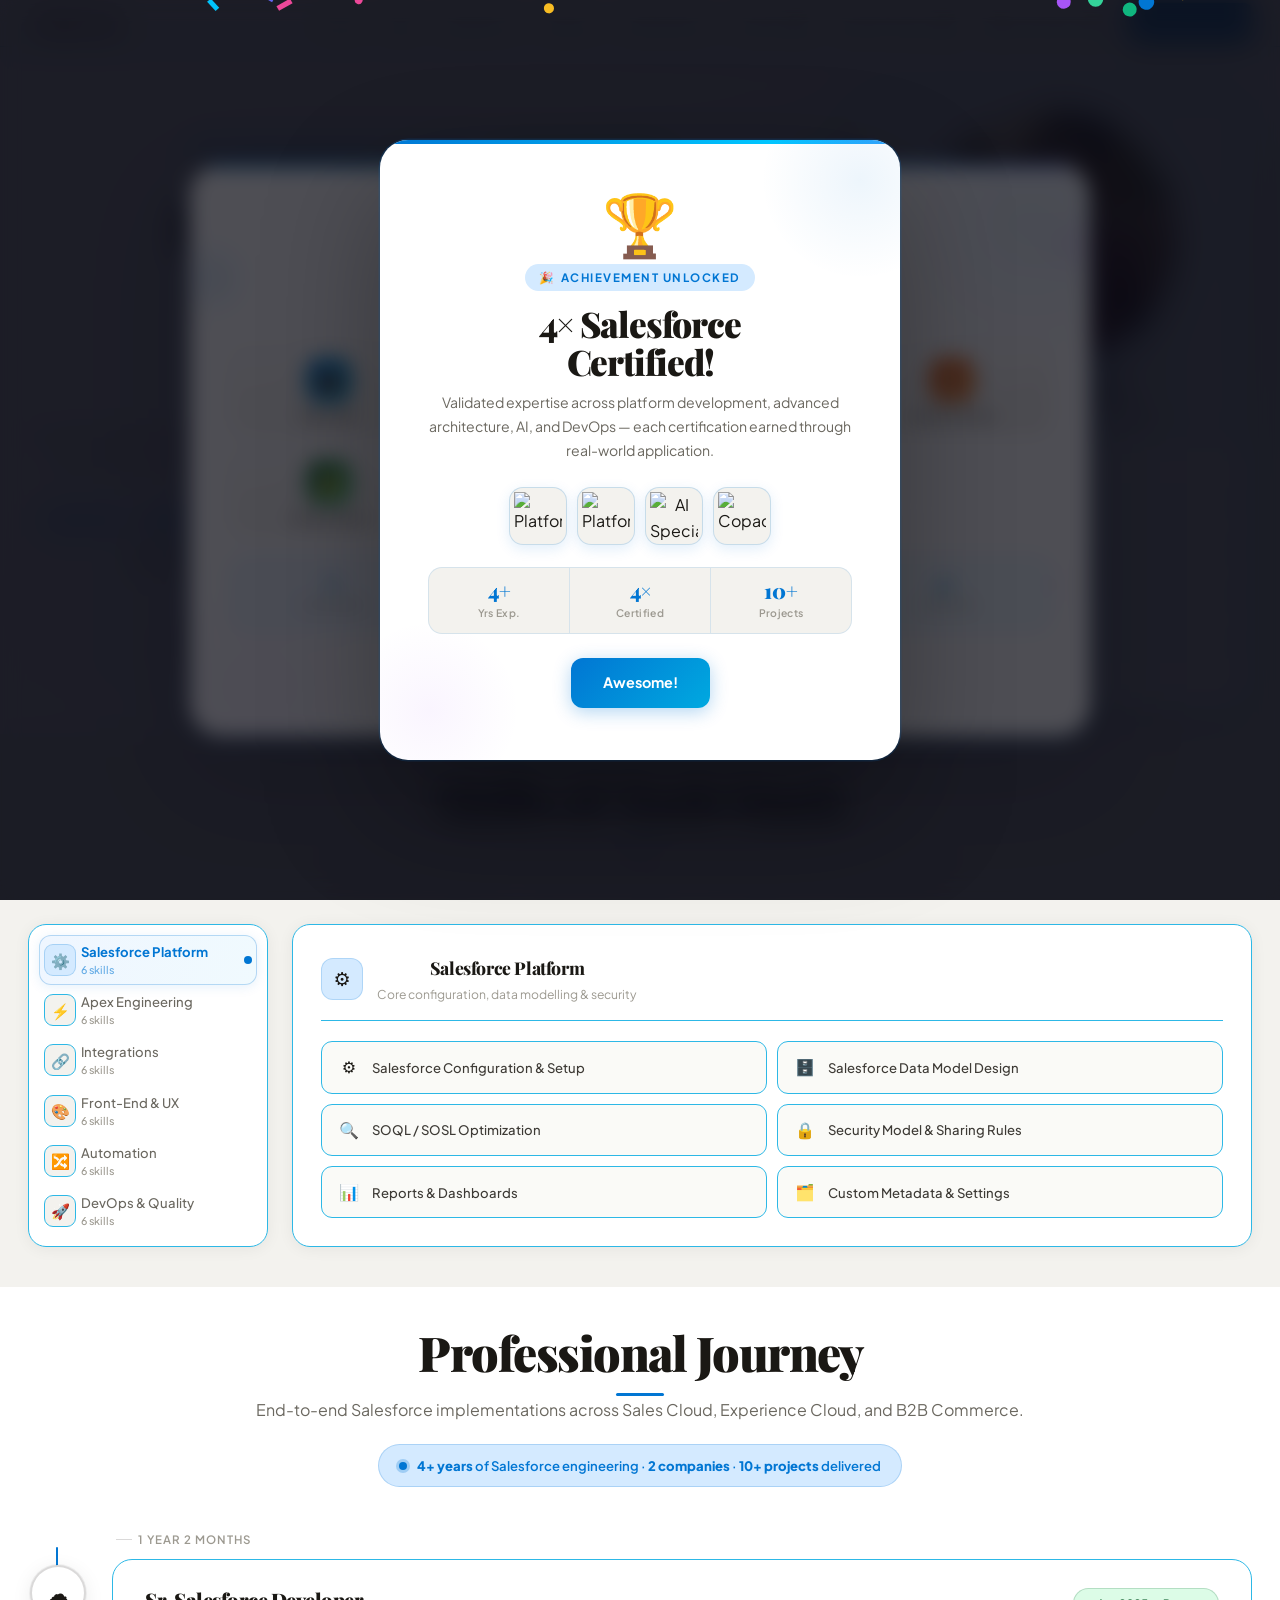
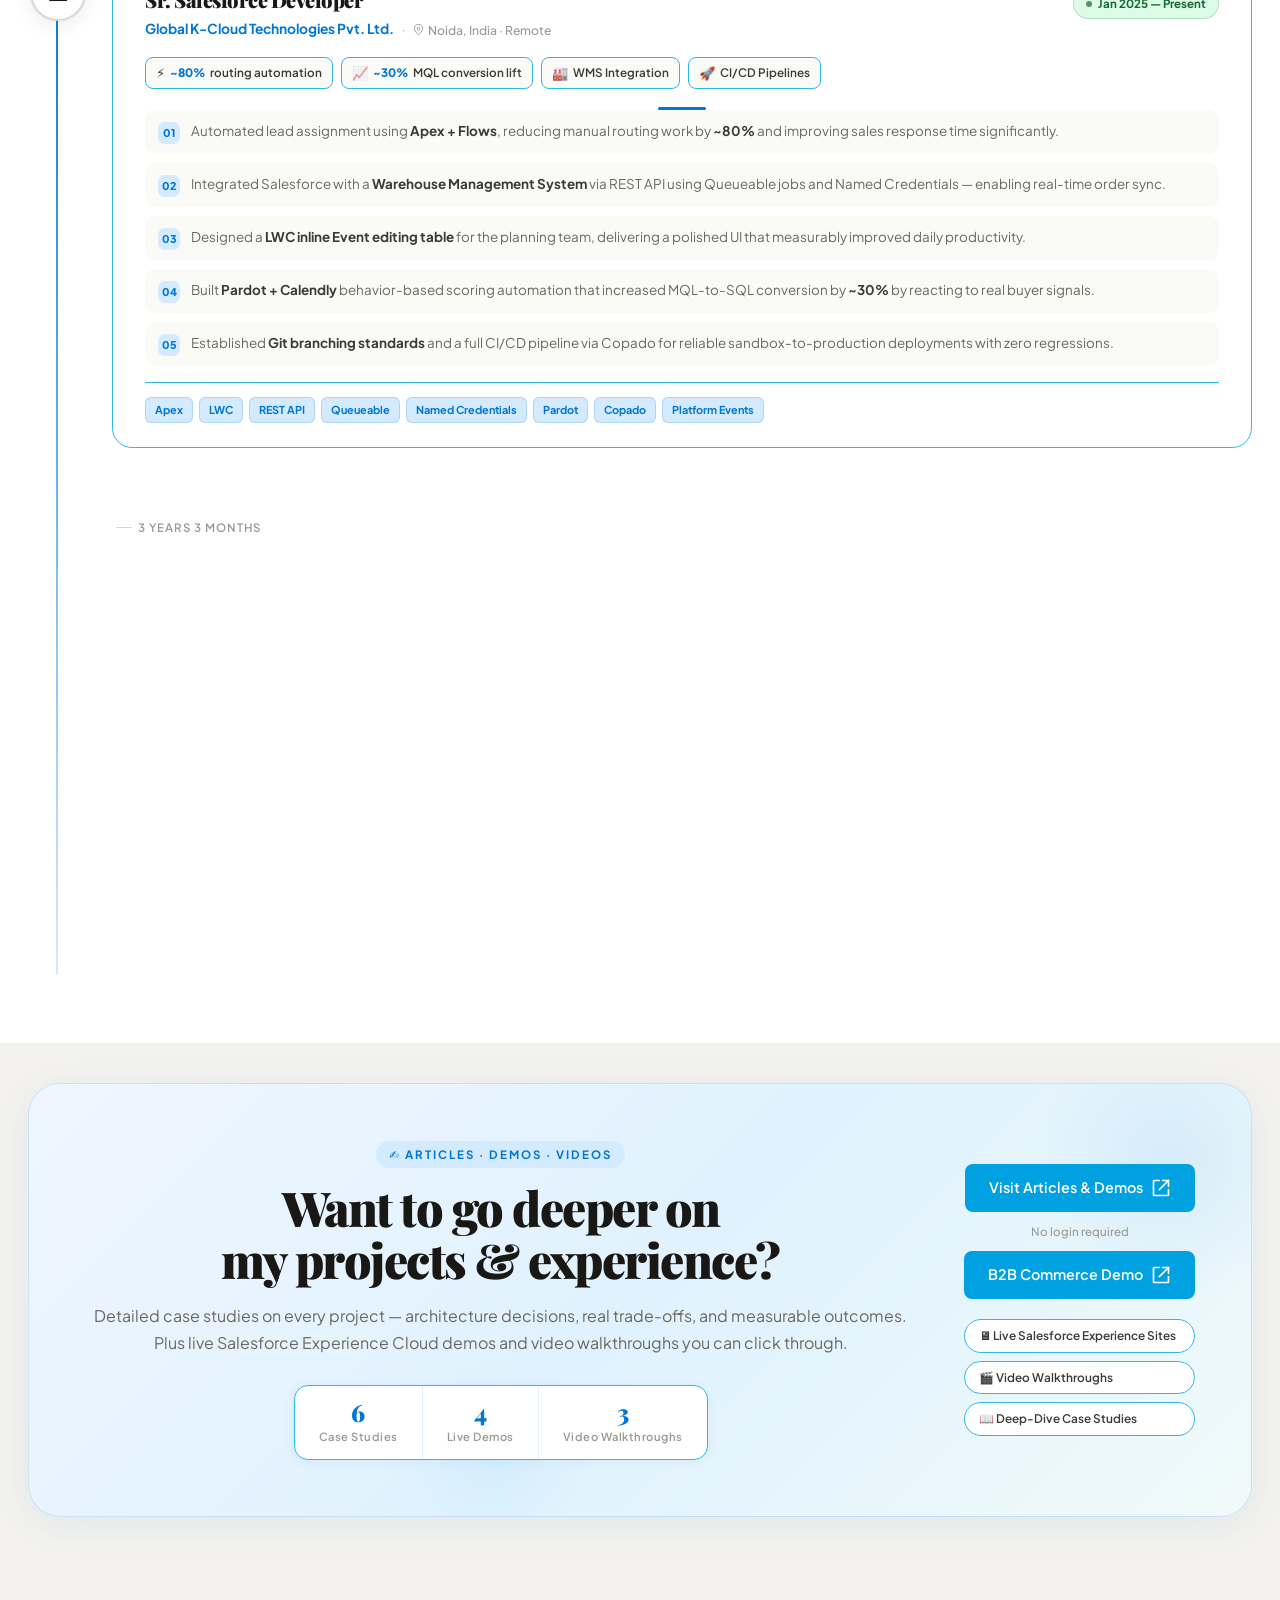
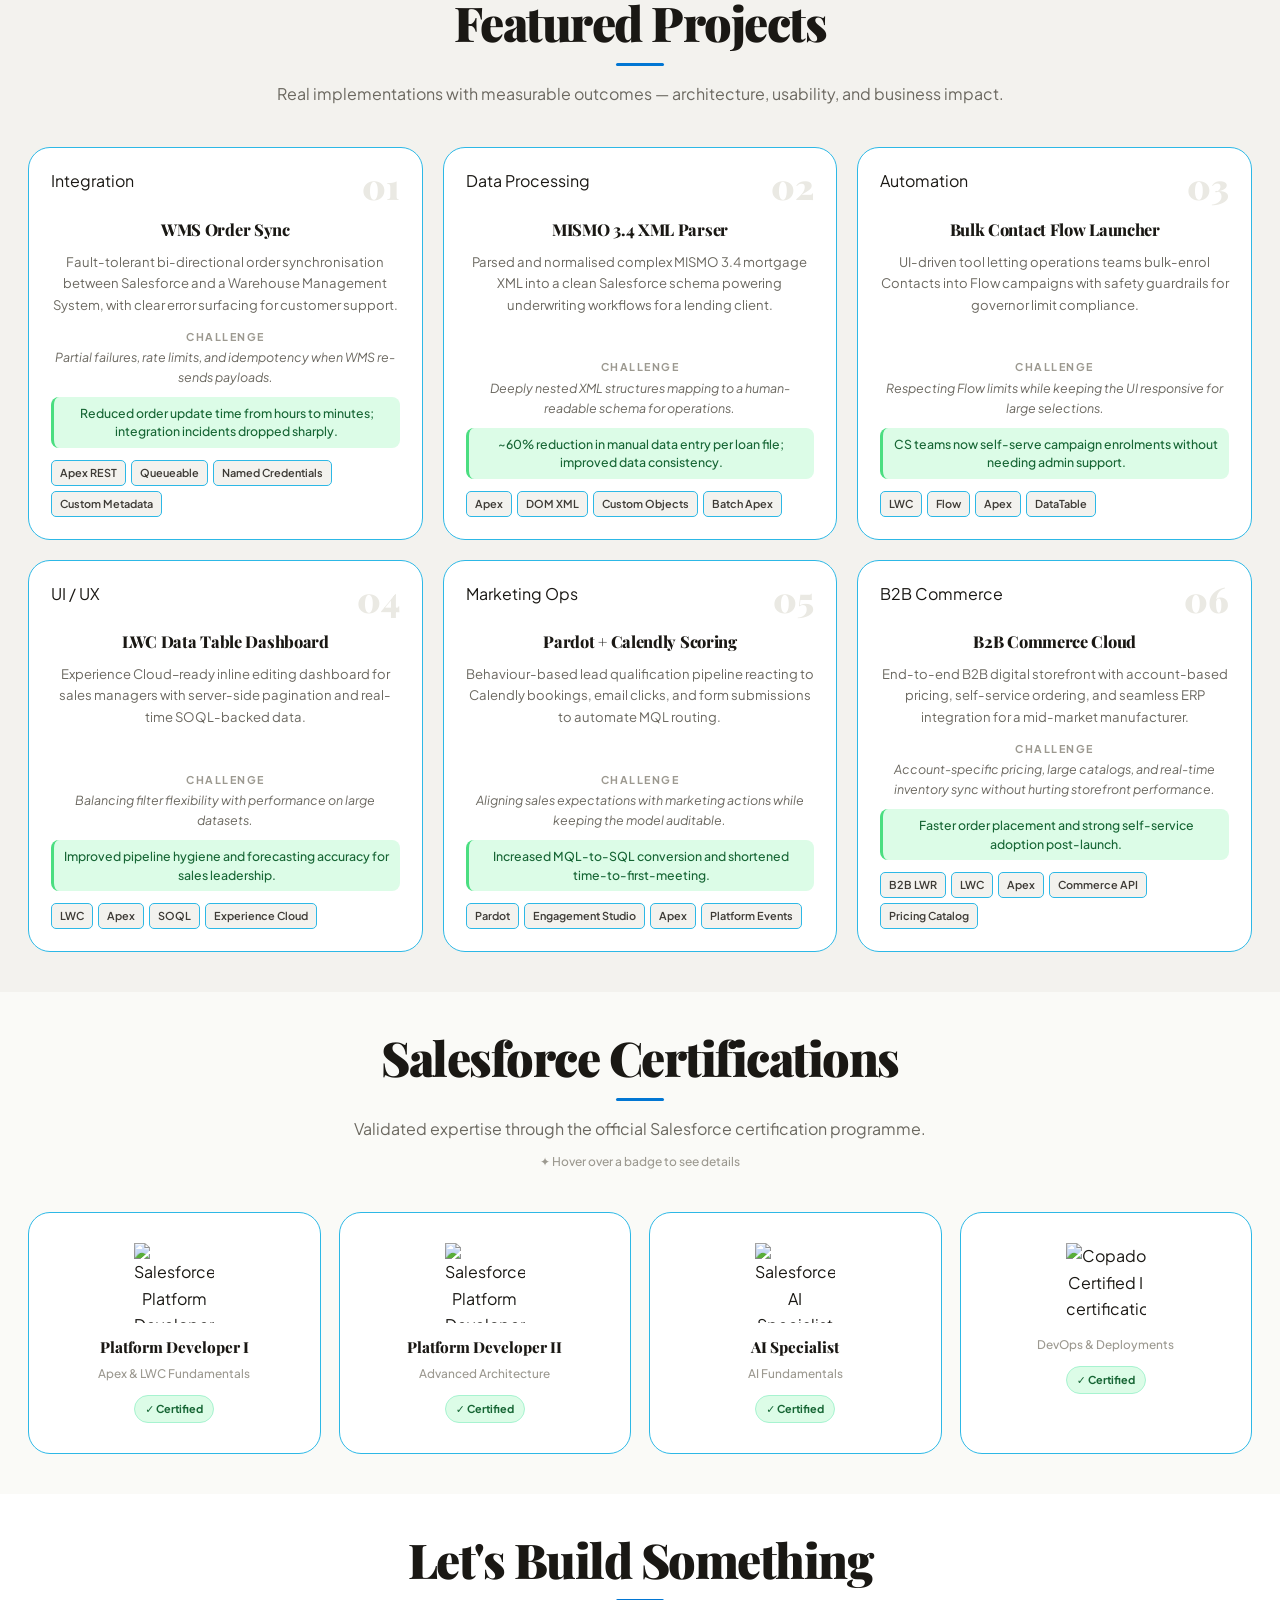
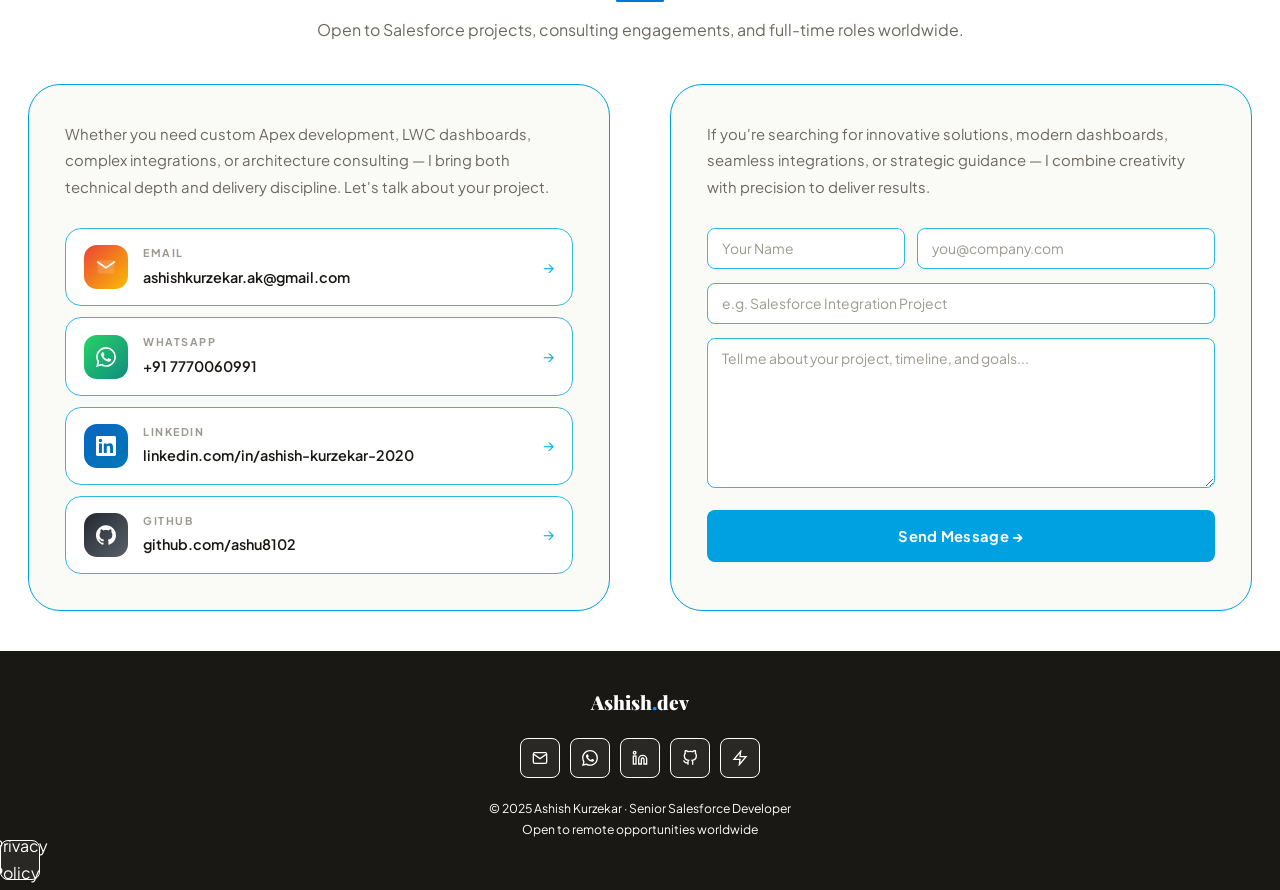
==== index.html @ eb88a84a "2004" ====
<!DOCTYPE html>
<html lang="en">

<head>
  <meta charset="UTF-8">
  <meta property="og:url" content="https://ashishkurzekar.online" />
  <meta property="og:image" content="https://ashishkurzekar.online/images/profile.jpg" />
  <meta property="og:title" content="Ashish Kurzekar — Senior Salesforce Developer" />
  <meta name="viewport" content="width=device-width, initial-scale=1.0">
  <link rel="icon" type="image/png" href="https://www.salesforce.com/favicon.ico">
  <title>Ashish Kurzekar — Senior Salesforce Developer</title>
  <meta name="description" content="Senior Salesforce Developer · Apex, LWC, Integrations · 4+ years · 4× Certified">
  <link rel="preconnect" href="https://fonts.googleapis.com">
  <link rel="preconnect" href="https://fonts.gstatic.com" crossorigin>
  <link
    href="https://fonts.googleapis.com/css2?family=Playfair+Display:wght@700;800;900&family=Plus+Jakarta+Sans:ital,wght@0,300;0,400;0,500;0,600;0,700;1,300&display=swap"
    rel="stylesheet">
  <link rel="stylesheet" href="style.css">
</head>

<body>
  <!-- Confetti Canvas -->
  <canvas id="cert-celebration-canvas"
    style="position:fixed;top:0;left:0;width:100%;height:100%;pointer-events:none;z-index:9998;display:none;">
  </canvas>
  <div class="cert-modal-backdrop" id="certModalBackdrop"></div>
  <div class="cert-celebrate-modal" id="certCelebModal" role="dialog" aria-modal="true"
    aria-label="Achievement unlocked">
    <div class="cert-modal-inner">
      <div class="cert-modal-shimmer"></div>
      <div class="cert-modal-deco"></div>
      <div class="cert-modal-deco2"></div>
      <div class="cert-modal-stars" aria-hidden="true">
        <span>⭐</span><span>✨</span><span>🌟</span><span>💫</span><span>⚡</span><span>🎯</span>
      </div>
      <span class="cert-modal-emoji" aria-hidden="true">🏆</span>
      <div class="cert-modal-eyebrow">
        <span>🎉</span> Achievement Unlocked
      </div>
      <h2 class="cert-modal-title">4× Salesforce<br>Certified!</h2>
      <p class="cert-modal-sub">
        Validated expertise across platform development, advanced architecture, AI, and DevOps — each certification
        earned through real-world application.
      </p>
      <div class="cert-modal-img-row">
        <div class="cert-modal-img-wrap">
          <img
            src="https://www.salesforceben.com/wp-content/uploads/2021/08/SF-Certified_Platform-Developer-I-1024x1024.png"
            alt="Platform Developer I" loading="lazy">
        </div>
        <div class="cert-modal-img-wrap">
          <img
            src="https://drm.my.salesforce.com/servlet/servlet.ImageServer?id=015Rf00000M9w3J&oid=00DF0000000gZsu&lastMod=1746772244000"
            alt="Platform Developer II" loading="lazy">
        </div>
        <div class="cert-modal-img-wrap">
          <img src="https://www.apexhours.com/wp-content/uploads/2025/02/ai-specialist-badge-1024x1003.png"
            alt="AI Specialist" loading="lazy">
        </div>
        <div class="cert-modal-img-wrap">
          <img
            src="https://cdn.prod.website-files.com/62d8507d84c54d359ad063bc/657bf97e282ca3db1c5a7d3d_Copado%20Certified%20Badges%20FY24_Fundamentals%20II%20Certification%202.svg"
            alt="Copado Certified I" loading="lazy">
        </div>
      </div>
      <div class="cert-modal-stats">
        <div class="cert-modal-stat">
          <div class="cert-modal-stat-num">4+</div>
          <div class="cert-modal-stat-lbl">Yrs Exp.</div>
        </div>
        <div class="cert-modal-stat">
          <div class="cert-modal-stat-num">4×</div>
          <div class="cert-modal-stat-lbl">Certified</div>
        </div>
        <div class="cert-modal-stat">
          <div class="cert-modal-stat-num">10+</div>
          <div class="cert-modal-stat-lbl">Projects</div>
        </div>
      </div>
      <button class="cert-modal-close" id="certModalCloseBtn">
        Awesome!
      </button>
    </div>
  </div>

  <!-- Popup 1: B2B Commerce Demo -->
  <div class="float-popup float-popup-commerce" id="floatPopupCommerce" role="dialog"
    aria-label="Commerce Cloud demo popup" aria-hidden="true">
    <button class="float-popup-close" id="closePopupCommerce" aria-label="Dismiss">✕</button>
    <span class="float-popup-emoji">🛒</span>
    <span class="float-popup-eyebrow">✦ Live Demo Available</span>
    <div class="float-popup-title">Have you seen my B2B Commerce Cloud demo?</div>
    <p class="float-popup-desc">A fully functional B2B storefront with account-based pricing, self-service ordering
      &amp; ERP sync — live on Salesforce Experience Cloud.</p>
    <div class="float-popup-actions">
      <a href="https://ashishkurzekar-dev-ed.develop.my.site.com/premiumcellar" target="_blank"
        rel="noopener noreferrer" class="float-popup-cta primary">
        🚀 Check it Out
      </a>
      <button class="float-popup-cta secondary" id="laterPopupCommerce">I'll check later</button>
    </div>
  </div>

  <!-- Popup 2: Most Complex Project -->
  <div class="float-popup float-popup-project" id="floatPopupProject" role="dialog" aria-label="Complex project popup"
    aria-hidden="true">
    <button class="float-popup-close" id="closePopupProject" aria-label="Dismiss">✕</button>
    <span class="float-popup-emoji">🏗️</span>
    <span class="float-popup-eyebrow">✦ Deep Dive</span>
    <div class="float-popup-title">Want to see the most complex project I built?</div>
    <p class="float-popup-desc">Full architecture breakdown — MISMO 3.4 XML parsing, WMS sync, and the decisions behind
      building it all. Real trade-offs, real outcomes.</p>
    <div class="float-popup-actions">
      <a href="projects.html#deep-dive" target="_blank" rel="noopener noreferrer" class="float-popup-cta primary">
        🔍 Read the Story
      </a>
      <button class="float-popup-cta secondary" id="laterPopupProject">I'll check later</button>
    </div>
  </div>
  <!-- clouds -->
  <div class="cloud-modal-backdrop" id="cloudModalBackdrop"></div>
  <div class="cloud-celebrate-modal" id="cloudCelebModal" role="dialog" aria-modal="true"
    aria-label="Salesforce Clouds">
    <div class="cloud-modal-inner">
      <div class="cloud-modal-shimmer"></div>
      <div class="cloud-modal-orb cloud-modal-orb-1"></div>
      <div class="cloud-modal-orb cloud-modal-orb-2"></div>
      <div class="cloud-modal-orb cloud-modal-orb-3"></div>
      <div class="cloud-modal-header">
        <h2 class="cloud-modal-title">Clouds I've <span class="accent"> Built On</span></h2>
        <div class="cloud-modal-divider"></div>
        <p class="cloud-modal-sub">End-to-end delivery across the entire Salesforce platform — from lead capture to
          commerce checkout.</p>
      </div>
      <div class="cloud-chips-grid">
        <div class="cloud-chip-item" style="--i:0;--chip-color:#0176D3">
          <div class="cloud-chip-icon" style="background:linear-gradient(135deg,#0176D3,#00A9E0)">💼</div><span
            class="cloud-chip-name">Sales Cloud</span>
        </div>
        <div class="cloud-chip-item" style="--i:1;--chip-color:#0E7490">
          <div class="cloud-chip-icon" style="background:linear-gradient(135deg,#0E7490,#22D3EE)">🎧</div><span
            class="cloud-chip-name">Service Cloud</span>
        </div>
        <div class="cloud-chip-item" style="--i:2;--chip-color:#7C3AED">
          <div class="cloud-chip-icon" style="background:linear-gradient(135deg,#7C3AED,#A855F7)">📣</div><span
            class="cloud-chip-name">Marketing Cloud</span>
        </div>
        <div class="cloud-chip-item" style="--i:3;--chip-color:#EA580C">
          <div class="cloud-chip-icon" style="background:linear-gradient(135deg,#EA580C,#FB923C)">🛒</div><span
            class="cloud-chip-name">Commerce Cloud</span>
        </div>
        <div class="cloud-chip-item" style="--i:4;--chip-color:#166534">
          <div class="cloud-chip-icon" style="background:linear-gradient(135deg,#166534,#4ADE80)">💰</div><span
            class="cloud-chip-name">Revenue Cloud</span>
        </div>
        <div class="cloud-chip-item" style="--i:5;--chip-color:#BE185D">
          <div class="cloud-chip-icon" style="background:linear-gradient(135deg,#BE185D,#F472B6)">🌐</div><span
            class="cloud-chip-name">Experience Cloud</span>
        </div>
        <div class="cloud-chip-item" style="--i:6;--chip-color:#FF7A59">
          <div class="cloud-chip-icon" style="background:linear-gradient(135deg,#FF7A59,#FF9F7F)">🔗</div><span
            class="cloud-chip-name">HubSpot CRM</span>
        </div>
      </div>
      <div class="cloud-modal-stats">
        <div class="cloud-modal-stat" style="--s:0">
          <div class="cloud-modal-stat-num">7</div>
          <div class="cloud-modal-stat-lbl">Platforms</div>
        </div>
        <div class="cloud-modal-stat" style="--s:1">
          <div class="cloud-modal-stat-num">12+</div>
          <div class="cloud-modal-stat-lbl">Projects</div>
        </div>
        <div class="cloud-modal-stat" style="--s:2">
          <div class="cloud-modal-stat-num">4+</div>
          <div class="cloud-modal-stat-lbl">Yrs Exp.</div>
        </div>
        <div class="cloud-modal-stat" style="--s:3">
          <div class="cloud-modal-stat-num">4×</div>
          <div class="cloud-modal-stat-lbl">Certified</div>
        </div>
      </div>
      <button class="cloud-modal-cta" id="cloudModalCloseBtn">That's My Stack! 💪 <span
          class="cta-arrow">→</span></button>
    </div>
  </div>

  <!-- ─── NAV ─── -->
  <nav class="nav" id="nav" role="navigation" aria-label="Main navigation">
    <div class="container nav-inner">
      <a href="#" class="nav-logo" aria-label="Ashish.dev home">Ashish<em>.</em>dev</a>
      <div class="nav-links" id="navLinks" role="menubar">
        <a href="#hero" role="menuitem">Home</a>
        <a href="#skills" role="menuitem">Skills</a>
        <a href="#experience" role="menuitem">Experience</a>
        <a href="#projects" role="menuitem">Projects</a>
        <a href="#certifications" role="menuitem">Certifications</a>
        <a href="blogs.html" role="menuitem" target="_blank" class="redirect-icon">Articles
          <svg viewBox="0 0 24 24" fill="none" stroke="currentColor" stroke-width="2" stroke-linecap="round"
            stroke-linejoin="round" width="20" height="20">
            <path d="M14 3h7v7"></path>
            <path d="M10 14L21 3"></path>
            <path d="M21 14v6a1 1 0 0 1-1 1H4a1 1 0 0 1-1-1V4a1 1 0 0 1 1-1h6"></path>
          </svg>
        </a>
        <a href="projects.html" role="menuitem" target="_blank" class="redirect-icon">Project Stories
          <svg viewBox="0 0 24 24" fill="none" stroke="currentColor" stroke-width="2" stroke-linecap="round"
            stroke-linejoin="round" width="20" height="20">
            <path d="M14 3h7v7"></path>
            <path d="M10 14L21 3"></path>
            <path d="M21 14v6a1 1 0 0 1-1 1H4a1 1 0 0 1-1-1V4a1 1 0 0 1 1-1h6"></path>
          </svg>
        </a>
        <a href="https://ashishkurzekar-dev-ed.develop.my.site.com/premiumcellar" role="menuitem" target="_blank"
          class="redirect-icon">B2B Live Demo
          <svg viewBox="0 0 24 24" fill="none" stroke="currentColor" stroke-width="2" stroke-linecap="round"
            stroke-linejoin="round" width="20" height="20">
            <path d="M14 3h7v7"></path>
            <path d="M10 14L21 3"></path>
            <path d="M21 14v6a1 1 0 0 1-1 1H4a1 1 0 0 1-1-1V4a1 1 0 0 1 1-1h6"></path>
          </svg>
        </a>
        <a href="#contactForm" class="nav-cta" role="menuitem">Get in Touch</a>
      </div>
      <button class="hamburger" id="hamburger" aria-label="Toggle menu" aria-expanded="false" aria-controls="navLinks">
        <span></span><span></span><span></span>
      </button>
    </div>
  </nav>

  <!-- ─── HERO ─── -->
  <section class="hero" id="hero" aria-label="Hero section">
    <div class="container">
      <div class="hero-inner">
        <!-- Left column -->
        <div>
          <div class="hero-eyebrow" role="text">
            <span class="pulse-dot" aria-hidden="true"></span>
            Sr. Salesforce Developer · Nagpur, India
          </div>
          <div class="avail" role="status">
            <span class="avail-dot" aria-hidden="true"></span>
            Open to Opportunities
          </div>
          <h1 id="typing-text" class="typing" aria-label="Building Scalable Solutions on the Salesforce Platform"></h1>
          <p class="hero-desc">4+ years delivering clean Apex architecture, LWC dashboards, and enterprise integrations.
            Certified four times over — I turn complex requirements into maintainable, measurable cloud solutions.</p>
          <div class="skill-pills" role="list" aria-label="Key skills">
            <span class="pill hi" role="listitem">Agentforce</span>
            <span class="pill hi" role="listitem">Apex</span>
            <span class="pill hi" role="listitem">LWC</span>
            <span class="pill hi" role="listitem">REST API's</span>
            <span class="pill hi" role="listitem">B2B Commerce</span>
            <span class="pill hi" role="listitem">Service Cloud</span>
            <span class="pill hi" role="listitem">Experience Cloud</span>
            <span class="pill hi" role="listitem">Hubspot CRM</span>
            <span class="pill" role="listitem">Batch Apex</span>
            <span class="pill" role="listitem">Platform Events</span>
            <span class="pill" role="listitem">Flow Builder</span>
            <span class="pill" role="listitem">SOQL / SOSL</span>
            <span class="pill" role="listitem">Copado CI/CD</span>
            <span class="pill" role="listitem">Pardot</span>
          </div>
          <div class="hero-stats" role="list" aria-label="Career highlights">
            <div class="stat" role="listitem">
              <div class="num" data-target="4" data-suffix="+" aria-label="4 plus years">0</div>
              <div class="lbl">Years Experience</div>
            </div>
            <div class="stat" role="listitem">
              <div class="num" data-target="12" data-suffix="+" aria-label="12 plus projects">0</div>
              <div class="lbl">Projects Shipped</div>
            </div>
            <div class="stat" role="listitem">
              <div class="num" data-target="4" data-suffix="×" aria-label="4 times certified">0</div>
              <div class="lbl">SF Certified</div>
            </div>
            <div class="stat" role="listitem">
              <div class="num" data-target="2" data-suffix="+" aria-label="2 AppExchange packages developed">0</div>
              <div class="lbl">AppExchange Packages</div>
            </div>
          </div>
        </div>
        <!-- Profile card -->
        <div>
          <div class="profile-card fade-up in" role="complementary" aria-label="Profile card">
            <div class="profile-card-header">
              <div class="avatar">
                <img src="avatarUrl.jpg" alt="Ashish Kurzekar, Senior Salesforce Developer" loading="lazy">
              </div>
              <div class="profile-name">Ashish Kurzekar</div>
              <div class="profile-role">Senior Salesforce Solution Engineer</div>
            </div>
            <div class="profile-card-body">
              <div class="meta-item">
                <div class="meta-icon" aria-hidden="true">
                  <svg viewBox="0 0 24 24" fill="none" stroke="currentColor" stroke-width="2">
                    <rect x="2" y="7" width="20" height="14" rx="2" />
                    <path d="M16 21V5a2 2 0 00-2-2h-4a2 2 0 00-2 2v16" />
                  </svg>
                </div>
                <div class="meta-text">K-Cloud Technologies</div>
              </div>
              <div class="meta-item">
                <div class="meta-icon" aria-hidden="true">
                  <svg viewBox="0 0 24 24" fill="none" stroke="currentColor" stroke-width="2">
                    <path d="M12 22s8-4 8-10V5l-8-3-8 3v7c0 6 8 10 8 10z" />
                  </svg>
                </div>
                <div class="meta-text">4× Salesforce Certified</div>
              </div>
              <div class="meta-item">
                <div class="meta-icon" aria-hidden="true">
                  <a href="mailto:ashishkurzekar.ak@gmail.com" aria-label="Email Ashish">
                    <svg viewBox="0 0 24 24" fill="none" stroke="currentColor" stroke-width="2">
                      <path d="M4 4h16v16H4z" />
                      <polyline points="4,4 12,13 20,4" />
                    </svg>
                  </a>
                </div>
                <a href="mailto:ashishkurzekar.ak@gmail.com" aria-label="Email Ashish">
                  <div class="meta-text">ashishkurzekar.ak@gmail.com</div>
                </a>
              </div>
              <div class="meta-item">
                <div class="meta-icon" aria-hidden="true">
                  <a href="tel:+917770060991" aria-label="Call Ashish">
                    <svg viewBox="0 0 24 24" fill="none" stroke="currentColor" stroke-width="2">
                      <path
                        d="M22 16.92v3a2 2 0 01-2.18 2 19.79 19.79 0 01-8.63-3.07 19.5 19.5 0 01-6-6A19.79 19.79 0 012.12 4.18 2 2 0 014.11 2h3a2 2 0 012 1.72 12.84 12.84 0 00.7 2.81 2 2 0 01-.45 2.11L8.09 9.91a16 16 0 006 6l1.27-1.27a2 2 0 012.11-.45 12.84 12.84 0 002.81.7A2 2 0 0122 16.92z" />
                    </svg>
                  </a>
                </div>
                <a href="tel:+917770060991" aria-label="Call Ashish">
                  <div class="meta-text">+91 7770060991</div>
                </a>
              </div>
              <div class="meta-item">
                <div class="meta-icon" aria-hidden="true">
                  <a href="resume.pdf" download target="_blank" rel="noopener noreferrer" aria-label="Download Resume">
                    <svg viewBox="0 0 24 24" fill="none" stroke="currentColor" stroke-width="2">
                      <path d="M12 3v12m0 0l-4-4m4 4l4-4M4 19h16" />
                    </svg>
                  </a>
                </div>
                <a href="resume.pdf" download target="_blank" rel="noopener noreferrer" aria-label="Download Resume">
                  <div class="meta-text">Download Resume</div>
                </a>
              </div>
            </div>
          </div>
        </div>
      </div>
    </div>
  </section>

  <!-- ─── SKILLS ─── -->
  <section class="section alt-bg" id="skills" aria-labelledby="skills-heading">
    <div class="container">
      <div class="section-centered">
        <h2 class="section-heading" id="skills-heading">Skills &amp; Tech Stack</h2>
        <div class="divider divider-centered" aria-hidden="true"></div>
        <p class="section-sub" style="margin-top:14px">Full-platform expertise — data model design to CI/CD pipelines
          and polished UX.</p>
      </div>
      <div class="skills-layout">
        <div class="skills-tabs" id="skillsTabs" role="tablist" aria-label="Skill categories">
          <button class="tab-btn active" data-tab="platform" data-icon="⚙️" data-title="Salesforce Platform"
            data-desc="Core configuration, data modelling &amp; security" role="tab" aria-selected="true"
            aria-controls="panel-platform">
            <div class="tab-icon-wrap" aria-hidden="true">⚙️</div>
            <div class="tab-label"><span class="tab-name">Salesforce Platform</span><span class="tab-count">6
                skills</span></div>
            <span class="tab-dot" aria-hidden="true"></span>
          </button>
          <button class="tab-btn" data-tab="apex" data-icon="⚡" data-title="Apex Engineering"
            data-desc="Server-side logic, async patterns &amp; testing" role="tab" aria-selected="false"
            aria-controls="panel-apex">
            <div class="tab-icon-wrap" aria-hidden="true">⚡</div>
            <div class="tab-label"><span class="tab-name">Apex Engineering</span><span class="tab-count">6 skills</span>
            </div>
            <span class="tab-dot" aria-hidden="true"></span>
          </button>
          <button class="tab-btn" data-tab="integrations" data-icon="🔗" data-title="Integrations"
            data-desc="REST, SOAP, WMS, HubSpot &amp; Commerce APIs" role="tab" aria-selected="false"
            aria-controls="panel-integrations">
            <div class="tab-icon-wrap" aria-hidden="true">🔗</div>
            <div class="tab-label"><span class="tab-name">Integrations</span><span class="tab-count">6 skills</span>
            </div>
            <span class="tab-dot" aria-hidden="true"></span>
          </button>
          <button class="tab-btn" data-tab="frontend" data-icon="🎨" data-title="Front-End & UX"
            data-desc="LWC, Aura, SLDS &amp; Experience Cloud" role="tab" aria-selected="false"
            aria-controls="panel-frontend">
            <div class="tab-icon-wrap" aria-hidden="true">🎨</div>
            <div class="tab-label"><span class="tab-name">Front-End &amp; UX</span><span class="tab-count">6
                skills</span></div>
            <span class="tab-dot" aria-hidden="true"></span>
          </button>
          <button class="tab-btn" data-tab="automation" data-icon="🔀" data-title="Automation"
            data-desc="Flow, Pardot, HubSpot &amp; lead lifecycle" role="tab" aria-selected="false"
            aria-controls="panel-automation">
            <div class="tab-icon-wrap" aria-hidden="true">🔀</div>
            <div class="tab-label"><span class="tab-name">Automation</span><span class="tab-count">6 skills</span></div>
            <span class="tab-dot" aria-hidden="true"></span>
          </button>
          <button class="tab-btn" data-tab="devops" data-icon="🚀" data-title="DevOps & Quality"
            data-desc="Git, Copado CI/CD &amp; code standards" role="tab" aria-selected="false"
            aria-controls="panel-devops">
            <div class="tab-icon-wrap" aria-hidden="true">🚀</div>
            <div class="tab-label"><span class="tab-name">DevOps &amp; Quality</span><span class="tab-count">6
                skills</span></div>
            <span class="tab-dot" aria-hidden="true"></span>
          </button>
        </div>
        <div class="skills-panels-wrap">
          <div class="panel-header" id="panelHeader">
            <div class="panel-header-icon" id="panelIcon" aria-hidden="true">⚙️</div>
            <div class="panel-header-text">
              <div class="panel-title" id="panelTitle">Salesforce Platform</div>
              <div class="panel-desc" id="panelDesc">Core configuration, data modelling &amp; security</div>
            </div>
          </div>
          <div class="skills-panel active" id="panel-platform" data-panel="platform" role="tabpanel"
            aria-labelledby="tab-platform">
            <div class="skill-item"><span class="skill-emoji" aria-hidden="true">⚙️</span><span
                class="skill-text">Salesforce Configuration &amp; Setup</span></div>
            <div class="skill-item"><span class="skill-emoji" aria-hidden="true">🗄️</span><span
                class="skill-text">Salesforce Data Model Design</span></div>
            <div class="skill-item"><span class="skill-emoji" aria-hidden="true">🔍</span><span class="skill-text">SOQL
                / SOSL Optimization</span></div>
            <div class="skill-item"><span class="skill-emoji" aria-hidden="true">🔒</span><span
                class="skill-text">Security Model &amp; Sharing Rules</span></div>
            <div class="skill-item"><span class="skill-emoji" aria-hidden="true">📊</span><span
                class="skill-text">Reports &amp; Dashboards</span></div>
            <div class="skill-item"><span class="skill-emoji" aria-hidden="true">🗂️</span><span
                class="skill-text">Custom Metadata &amp; Settings</span></div>
          </div>
          <div class="skills-panel" id="panel-apex" data-panel="apex" role="tabpanel" aria-labelledby="tab-apex" hidden>
            <div class="skill-item"><span class="skill-emoji" aria-hidden="true">⚡</span><span
                class="skill-text">Triggers &amp; Trigger Frameworks</span></div>
            <div class="skill-item"><span class="skill-emoji" aria-hidden="true">🔄</span><span class="skill-text">Batch
                Apex &amp; Queueable Jobs</span></div>
            <div class="skill-item"><span class="skill-emoji" aria-hidden="true">🕐</span><span
                class="skill-text">Scheduled Jobs &amp; Async Patterns</span></div>
            <div class="skill-item"><span class="skill-emoji" aria-hidden="true">📡</span><span
                class="skill-text">Platform Events &amp; CDC</span></div>
            <div class="skill-item"><span class="skill-emoji" aria-hidden="true">🧪</span><span class="skill-text">Unit
                Testing &amp; Test Factories</span></div>
            <div class="skill-item"><span class="skill-emoji" aria-hidden="true">🏗️</span><span
                class="skill-text">Service Layer Design Patterns</span></div>
          </div>
          <div class="skills-panel" id="panel-integrations" data-panel="integrations" role="tabpanel"
            aria-labelledby="tab-integrations" hidden>
            <div class="skill-item"><span class="skill-emoji" aria-hidden="true">🔗</span><span class="skill-text">REST
                &amp; SOAP Integrations</span></div>
            <div class="skill-item"><span class="skill-emoji" aria-hidden="true">🔑</span><span class="skill-text">Named
                Credentials &amp; External Services</span></div>
            <div class="skill-item"><span class="skill-emoji" aria-hidden="true">🏭</span><span class="skill-text">WMS
                API Integration</span></div>
            <div class="skill-item"><span class="skill-emoji" aria-hidden="true">📈</span><span
                class="skill-text">HubSpot, Calendly &amp; Commerce APIs</span></div>
            <div class="skill-item"><span class="skill-emoji" aria-hidden="true">🛒</span><span class="skill-text">B2B
                Commerce Cloud APIs</span></div>
            <div class="skill-item"><span class="skill-emoji" aria-hidden="true">🛡️</span><span
                class="skill-text">Error Handling &amp; Retry Strategies</span></div>
          </div>
          <div class="skills-panel" id="panel-frontend" data-panel="frontend" role="tabpanel"
            aria-labelledby="tab-frontend" hidden>
            <div class="skill-item"><span class="skill-emoji" aria-hidden="true">⚡</span><span
                class="skill-text">Lightning Web Components (LWC)</span></div>
            <div class="skill-item"><span class="skill-emoji" aria-hidden="true">🎨</span><span class="skill-text">Aura
                Components</span></div>
            <div class="skill-item"><span class="skill-emoji" aria-hidden="true">💅</span><span
                class="skill-text">SLDS-Driven UX Design</span></div>
            <div class="skill-item"><span class="skill-emoji" aria-hidden="true">🌐</span><span
                class="skill-text">Experience Cloud Theming</span></div>
            <div class="skill-item"><span class="skill-emoji" aria-hidden="true">📋</span><span
                class="skill-text">Dynamic Data Tables</span></div>
            <div class="skill-item"><span class="skill-emoji" aria-hidden="true">📊</span><span
                class="skill-text">Interactive Dashboards</span></div>
          </div>
          <div class="skills-panel" id="panel-automation" data-panel="automation" role="tabpanel"
            aria-labelledby="tab-automation" hidden>
            <div class="skill-item"><span class="skill-emoji" aria-hidden="true">🔀</span><span class="skill-text">Flow
                Builder &amp; Orchestration</span></div>
            <div class="skill-item"><span class="skill-emoji" aria-hidden="true">📧</span><span
                class="skill-text">Pardot Engagement Studio</span></div>
            <div class="skill-item"><span class="skill-emoji" aria-hidden="true">🤝</span><span
                class="skill-text">HubSpot Automation &amp; Scoring</span></div>
            <div class="skill-item"><span class="skill-emoji" aria-hidden="true">🎯</span><span class="skill-text">Lead
                Lifecycle &amp; MQL Definitions</span></div>
            <div class="skill-item"><span class="skill-emoji" aria-hidden="true">✅</span><span
                class="skill-text">Approval Processes</span></div>
            <div class="skill-item"><span class="skill-emoji" aria-hidden="true">📅</span><span
                class="skill-text">Calendly Booking Automation</span></div>
          </div>
          <div class="skills-panel" id="panel-devops" data-panel="devops" role="tabpanel" aria-labelledby="tab-devops"
            hidden>
            <div class="skill-item"><span class="skill-emoji" aria-hidden="true">🌿</span><span class="skill-text">Git
                Branching Strategies</span></div>
            <div class="skill-item"><span class="skill-emoji" aria-hidden="true">🚀</span><span class="skill-text">CI/CD
                Pipelines (Copado)</span></div>
            <div class="skill-item"><span class="skill-emoji" aria-hidden="true">⚙️</span><span
                class="skill-text">GitHub Actions</span></div>
            <div class="skill-item"><span class="skill-emoji" aria-hidden="true">🧪</span><span class="skill-text">Unit
                Testing &amp; Code Coverage</span></div>
            <div class="skill-item"><span class="skill-emoji" aria-hidden="true">🔍</span><span class="skill-text">PMD
                Code Analysis</span></div>
            <div class="skill-item"><span class="skill-emoji" aria-hidden="true">👥</span><span class="skill-text">Code
                Reviews &amp; Standards</span></div>
          </div>
        </div>
      </div>
    </div>
  </section>

  <!-- ─── EXPERIENCE ─── -->
  <section class="exp-section section" id="experience" aria-labelledby="exp-heading">
    <div class="container">
      <h2 class="section-heading" id="exp-heading">Professional Journey</h2>
      <div class="divider divider-centered" aria-hidden="true"></div>
      <p class="section-sub">End-to-end Salesforce implementations across Sales Cloud, Experience Cloud, and B2B
        Commerce.</p>

      <div class="exp-summary" role="status">
        <span class="exp-summary-dot" aria-hidden="true"></span>
        <span class="exp-summary-text"><strong>4+ years</strong> of Salesforce engineering · <strong>2
            companies</strong> · <strong>10+ projects</strong> delivered</span>
      </div>

      <div class="timeline">
        <div class="timeline-gap" aria-hidden="true">
          <div class="gap-line-col"></div>
          <div class="gap-label">1 year 2 months</div>
        </div>
        <div class="exp-card fade-up">
          <div class="exp-node" aria-hidden="true">
            <div class="exp-node-ring">☁️</div>
          </div>
          <div class="exp-body">
            <div class="exp-card-header">
              <div class="exp-card-header-left">
                <div class="exp-role">Sr. Salesforce Developer</div>
                <div class="exp-company-row">
                  <span class="exp-company-name">Global K-Cloud Technologies Pvt. Ltd.</span>
                  <span class="exp-company-sep" aria-hidden="true">·</span>
                  <span class="exp-location">
                    <svg viewBox="0 0 24 24" fill="none" stroke="currentColor" stroke-width="2" aria-hidden="true">
                      <path d="M21 10c0 7-9 13-9 13s-9-6-9-13a9 9 0 0118 0z" />
                      <circle cx="12" cy="10" r="3" />
                    </svg>
                    Noida, India · Remote
                  </span>
                </div>
              </div>
              <div class="exp-date-badge current">
                <span class="date-dot" aria-hidden="true"></span>
                Jan 2025 — Present
              </div>
            </div>
            <div class="exp-metrics" role="list" aria-label="Impact metrics">
              <div class="metric-chip" role="listitem"><span class="metric-icon" aria-hidden="true">⚡</span><span
                  class="metric-val">~80%</span> routing automation</div>
              <div class="metric-chip" role="listitem"><span class="metric-icon" aria-hidden="true">📈</span><span
                  class="metric-val">~30%</span> MQL conversion lift</div>
              <div class="metric-chip" role="listitem"><span class="metric-icon" aria-hidden="true">🏭</span>WMS
                Integration</div>
              <div class="metric-chip" role="listitem"><span class="metric-icon" aria-hidden="true">🚀</span>CI/CD
                Pipelines</div>
            </div>
            <div class="divider divider-centered" aria-hidden="true"></div>
            <div class="exp-bullets">
              <div class="exp-bullet">
                <div class="bullet-icon" aria-hidden="true">01</div>
                <div class="bullet-text">Automated lead assignment using <strong>Apex + Flows</strong>, reducing manual
                  routing work by <strong>~80%</strong> and improving sales response time significantly.</div>
              </div>
              <div class="exp-bullet">
                <div class="bullet-icon" aria-hidden="true">02</div>
                <div class="bullet-text">Integrated Salesforce with a <strong>Warehouse Management System</strong> via
                  REST API using Queueable jobs and Named Credentials — enabling real-time order sync.</div>
              </div>
              <div class="exp-bullet">
                <div class="bullet-icon" aria-hidden="true">03</div>
                <div class="bullet-text">Designed a <strong>LWC inline Event editing table</strong> for the planning
                  team, delivering a polished UI that measurably improved daily productivity.</div>
              </div>
              <div class="exp-bullet">
                <div class="bullet-icon" aria-hidden="true">04</div>
                <div class="bullet-text">Built <strong>Pardot + Calendly</strong> behavior-based scoring automation that
                  increased MQL-to-SQL conversion by <strong>~30%</strong> by reacting to real buyer signals.</div>
              </div>
              <div class="exp-bullet">
                <div class="bullet-icon" aria-hidden="true">05</div>
                <div class="bullet-text">Established <strong>Git branching standards</strong> and a full CI/CD pipeline
                  via Copado for reliable sandbox-to-production deployments with zero regressions.</div>
              </div>
            </div>
            <div class="exp-tags" role="list" aria-label="Technologies used">
              <span class="exp-tag" role="listitem">Apex</span>
              <span class="exp-tag" role="listitem">LWC</span>
              <span class="exp-tag" role="listitem">REST API</span>
              <span class="exp-tag" role="listitem">Queueable</span>
              <span class="exp-tag" role="listitem">Named Credentials</span>
              <span class="exp-tag" role="listitem">Pardot</span>
              <span class="exp-tag" role="listitem">Copado</span>
              <span class="exp-tag" role="listitem">Platform Events</span>
            </div>
          </div>
        </div>

        <div class="timeline-gap" aria-hidden="true">
          <div class="gap-line-col"></div>
          <div class="gap-label">3 years 3 months</div>
        </div>

        <div class="exp-card fade-up">
          <div class="exp-node" aria-hidden="true">
            <div class="exp-node-ring">💼</div>
          </div>
          <div class="exp-body">
            <div class="exp-card-header">
              <div class="exp-card-header-left">
                <div class="exp-role">Salesforce Administrator &amp; Developer</div>
                <div class="exp-company-row">
                  <span class="exp-company-name">Lince Soft Solutions Pvt. Ltd.</span>
                  <span class="exp-company-sep" aria-hidden="true">·</span>
                  <span class="exp-location">
                    <svg viewBox="0 0 24 24" fill="none" stroke="currentColor" stroke-width="2" aria-hidden="true">
                      <path d="M21 10c0 7-9 13-9 13s-9-6-9-13a9 9 0 0118 0z" />
                      <circle cx="12" cy="10" r="3" />
                    </svg>
                    Hyderabad, India · Remote
                  </span>
                </div>
              </div>
              <div class="exp-date-badge">Oct 2021 — Dec 2024</div>
            </div>
            <div class="exp-metrics" role="list" aria-label="Impact metrics">
              <div class="metric-chip" role="listitem"><span class="metric-icon" aria-hidden="true">🏗️</span>Sales
                Cloud Architecture</div>
              <div class="metric-chip" role="listitem"><span class="metric-icon" aria-hidden="true">🌐</span>Experience
                Cloud Portal</div>
              <div class="metric-chip" role="listitem"><span class="metric-icon" aria-hidden="true">🔀</span>Flow
                Automation</div>
              <div class="metric-chip" role="listitem"><span class="metric-icon" aria-hidden="true">📊</span>RevOps
                Dashboards</div>
            </div>
            <div class="divider divider-centered" aria-hidden="true"></div>
            <div class="exp-bullets">
              <div class="exp-bullet">
                <div class="bullet-icon" aria-hidden="true">01</div>
                <div class="bullet-text">Re-architected the <strong>Sales Cloud data model</strong> to support complex
                  account hierarchy and entitlement tracking, improving data integrity across the org.</div>
              </div>
              <div class="exp-bullet">
                <div class="bullet-icon" aria-hidden="true">02</div>
                <div class="bullet-text">Implemented a full <strong>Experience Cloud partner portal</strong> with guided
                  quoting flows end-to-end, enabling self-service for channel partners.</div>
              </div>
              <div class="exp-bullet">
                <div class="bullet-icon" aria-hidden="true">03</div>
                <div class="bullet-text">Replaced legacy <strong>Workflow Rules with Flow-based automation</strong>,
                  significantly reducing technical debt and improving maintainability across business processes.</div>
              </div>
              <div class="exp-bullet">
                <div class="bullet-icon" aria-hidden="true">04</div>
                <div class="bullet-text">Optimised <strong>reports and dashboards</strong> for CS and RevOps teams,
                  providing real-time pipeline visibility that improved forecast accuracy.</div>
              </div>
            </div>
            <div class="exp-tags" role="list" aria-label="Technologies used">
              <span class="exp-tag" role="listitem">Sales Cloud</span>
              <span class="exp-tag" role="listitem">Experience Cloud</span>
              <span class="exp-tag" role="listitem">Flow Builder</span>
              <span class="exp-tag" role="listitem">Reports &amp; Dashboards</span>
              <span class="exp-tag" role="listitem">Data Model</span>
              <span class="exp-tag" role="listitem">Validation Rules</span>
            </div>
          </div>
        </div>
      </div>
    </div>
  </section>

  <!-- ─── BLOG TEASER ─── -->
  <section class="section alt-bg" id="blog-teaser">
    <div class="container">
      <div class="blog-teaser-wrap fade-up">
        <div class="blog-teaser-deco1"></div>
        <div class="blog-teaser-deco2"></div>
        <div class="blog-teaser-left">
          <span class="section-label">✍️ Articles · Demos · Videos</span>
          <h2 class="section-heading">Want to go deeper on<br>my projects &amp; experience?</h2>
          <p class="section-sub" style="margin-top: 16px;">
            Detailed case studies on every project — architecture decisions, real trade-offs,
            and measurable outcomes. Plus live Salesforce Experience Cloud demos and video
            walkthroughs you can click through.
          </p>
          <div class="blog-stats-row">
            <div class="blog-stat-cell">
              <div class="blog-stat-num">6</div>
              <div class="blog-stat-lbl">Case Studies</div>
            </div>
            <div class="blog-stat-cell">
              <div class="blog-stat-num">4</div>
              <div class="blog-stat-lbl">Live Demos</div>
            </div>
            <div class="blog-stat-cell">
              <div class="blog-stat-num">3</div>
              <div class="blog-stat-lbl">Video Walkthroughs</div>
            </div>
          </div>
        </div>
        <div class="blog-teaser-right">
          <a href="blogs.html" target="_blank" class="redirect-icon btn-ink">Visit Articles &amp; Demos
            <svg viewBox="0 0 24 24" fill="none" stroke="currentColor" stroke-width="2" stroke-linecap="round"
              stroke-linejoin="round" width="20" height="20">
              <path d="M14 3h7v7"></path>
              <path d="M10 14L21 3"></path>
              <path d="M21 14v6a1 1 0 0 1-1 1H4a1 1 0 0 1-1-1V4a1 1 0 0 1 1-1h6"></path>
            </svg>
          </a>
          <span class="blog-no-login">No login required</span>
          <a href="https://ashishkurzekar-dev-ed.develop.my.site.com/premiumcellar" target="_blank"
            class="redirect-icon btn-ink">B2B Commerce Demo
            <svg viewBox="0 0 24 24" fill="none" stroke="currentColor" stroke-width="2" stroke-linecap="round"
              stroke-linejoin="round" width="20" height="20">
              <path d="M14 3h7v7"></path>
              <path d="M10 14L21 3"></path>
              <path d="M21 14v6a1 1 0 0 1-1 1H4a1 1 0 0 1-1-1V4a1 1 0 0 1 1-1h6"></path>
            </svg>
          </a>
          <div class="blog-feature-pills">
            <div class="blog-feature-pill">🖥 Live Salesforce Experience Sites</div>
            <div class="blog-feature-pill">🎬 Video Walkthroughs</div>
            <div class="blog-feature-pill">📖 Deep-Dive Case Studies</div>
          </div>
        </div>
      </div>
    </div>
  </section>

  <!-- ─── PROJECTS ─── -->
  <section class="section alt-bg" id="projects" aria-labelledby="projects-heading">
    <div class="container">
      <div class="section-centered">
        <h2 class="section-heading" id="projects-heading">Featured Projects</h2>
        <div class="divider divider-centered" aria-hidden="true"></div>
        <p class="section-sub" style="margin-top:14px">Real implementations with measurable outcomes — architecture,
          usability, and business impact.</p>
      </div>
      <div class="projects-grid">
        <article class="proj-card fade-up">
          <div class="proj-card-top"><span class="proj-badge b-int">Integration</span><span class="proj-num"
              aria-hidden="true">01</span></div>
          <div class="proj-body">
            <h3 class="proj-title">WMS Order Sync</h3>
            <p class="proj-desc">Fault-tolerant bi-directional order synchronisation between Salesforce and a Warehouse
              Management System, with clear error surfacing for customer support.</p>
            <div class="challenge-row">
              <div class="challenge-label">Challenge</div>
              <div class="challenge-text">Partial failures, rate limits, and idempotency when WMS re-sends payloads.
              </div>
            </div>
            <div class="outcome-row">Reduced order update time from hours to minutes; integration incidents dropped
              sharply.</div>
            <div class="tech-row">
              <span class="tech-tag">Apex REST</span><span class="tech-tag">Queueable</span>
              <span class="tech-tag">Named Credentials</span><span class="tech-tag">Custom Metadata</span>
            </div>
          </div>
        </article>
        <article class="proj-card fade-up">
          <div class="proj-card-top"><span class="proj-badge b-dat">Data Processing</span><span class="proj-num"
              aria-hidden="true">02</span></div>
          <div class="proj-body">
            <h3 class="proj-title">MISMO 3.4 XML Parser</h3>
            <p class="proj-desc">Parsed and normalised complex MISMO 3.4 mortgage XML into a clean Salesforce schema
              powering underwriting workflows for a lending client.</p>
            <div class="challenge-row">
              <div class="challenge-label">Challenge</div>
              <div class="challenge-text">Deeply nested XML structures mapping to a human-readable schema for
                operations.</div>
            </div>
            <div class="outcome-row">~60% reduction in manual data entry per loan file; improved data consistency.</div>
            <div class="tech-row">
              <span class="tech-tag">Apex</span><span class="tech-tag">DOM XML</span>
              <span class="tech-tag">Custom Objects</span><span class="tech-tag">Batch Apex</span>
            </div>
          </div>
        </article>
        <article class="proj-card fade-up">
          <div class="proj-card-top"><span class="proj-badge b-aut">Automation</span><span class="proj-num"
              aria-hidden="true">03</span></div>
          <div class="proj-body">
            <h3 class="proj-title">Bulk Contact Flow Launcher</h3>
            <p class="proj-desc">UI-driven tool letting operations teams bulk-enrol Contacts into Flow campaigns with
              safety guardrails for governor limit compliance.</p>
            <div class="challenge-row">
              <div class="challenge-label">Challenge</div>
              <div class="challenge-text">Respecting Flow limits while keeping the UI responsive for large selections.
              </div>
            </div>
            <div class="outcome-row">CS teams now self-serve campaign enrolments without needing admin support.</div>
            <div class="tech-row">
              <span class="tech-tag">LWC</span><span class="tech-tag">Flow</span>
              <span class="tech-tag">Apex</span><span class="tech-tag">DataTable</span>
            </div>
          </div>
        </article>
        <article class="proj-card fade-up">
          <div class="proj-card-top"><span class="proj-badge b-ui">UI / UX</span><span class="proj-num"
              aria-hidden="true">04</span></div>
          <div class="proj-body">
            <h3 class="proj-title">LWC Data Table Dashboard</h3>
            <p class="proj-desc">Experience Cloud–ready inline editing dashboard for sales managers with server-side
              pagination and real-time SOQL-backed data.</p>
            <div class="challenge-row">
              <div class="challenge-label">Challenge</div>
              <div class="challenge-text">Balancing filter flexibility with performance on large datasets.</div>
            </div>
            <div class="outcome-row">Improved pipeline hygiene and forecasting accuracy for sales leadership.</div>
            <div class="tech-row">
              <span class="tech-tag">LWC</span><span class="tech-tag">Apex</span>
              <span class="tech-tag">SOQL</span><span class="tech-tag">Experience Cloud</span>
            </div>
          </div>
        </article>
        <article class="proj-card fade-up">
          <div class="proj-card-top"><span class="proj-badge b-mkt">Marketing Ops</span><span class="proj-num"
              aria-hidden="true">05</span></div>
          <div class="proj-body">
            <h3 class="proj-title">Pardot + Calendly Scoring</h3>
            <p class="proj-desc">Behaviour-based lead qualification pipeline reacting to Calendly bookings, email
              clicks, and form submissions to automate MQL routing.</p>
            <div class="challenge-row">
              <div class="challenge-label">Challenge</div>
              <div class="challenge-text">Aligning sales expectations with marketing actions while keeping the model
                auditable.</div>
            </div>
            <div class="outcome-row">Increased MQL-to-SQL conversion and shortened time-to-first-meeting.</div>
            <div class="tech-row">
              <span class="tech-tag">Pardot</span><span class="tech-tag">Engagement Studio</span>
              <span class="tech-tag">Apex</span><span class="tech-tag">Platform Events</span>
            </div>
          </div>
        </article>
        <article class="proj-card fade-up">
          <div class="proj-card-top"><span class="proj-badge b-com">B2B Commerce</span><span class="proj-num"
              aria-hidden="true">06</span></div>
          <div class="proj-body">
            <h3 class="proj-title">B2B Commerce Cloud</h3>
            <p class="proj-desc">End-to-end B2B digital storefront with account-based pricing, self-service ordering,
              and seamless ERP integration for a mid-market manufacturer.</p>
            <div class="challenge-row">
              <div class="challenge-label">Challenge</div>
              <div class="challenge-text">Account-specific pricing, large catalogs, and real-time inventory sync without
                hurting storefront performance.</div>
            </div>
            <div class="outcome-row">Faster order placement and strong self-service adoption post-launch.</div>
            <div class="tech-row">
              <span class="tech-tag">B2B LWR</span><span class="tech-tag">LWC</span>
              <span class="tech-tag">Apex</span><span class="tech-tag">Commerce API</span>
              <span class="tech-tag">Pricing Catalog</span>
            </div>
          </div>
        </article>
      </div>
    </div>
  </section>

  <!-- ─── CERTIFICATIONS ─── -->
  <section class="section" id="certifications" aria-labelledby="certs-heading">
    <div class="container">
      <div class="section-centered">
        <h2 class="section-heading" id="certs-heading">Salesforce Certifications</h2>
        <div class="divider divider-centered" aria-hidden="true"></div>
        <p class="section-sub" style="margin-top:14px">Validated expertise through the official Salesforce certification
          programme.</p>
        <!-- Desktop / Mobile hint line -->
        <p style="margin-top:10px; font-size:0.75rem; color:#9C9990; font-weight:500;" class="cert-interaction-hint">
          <span class="desktop-hint" style="display:none;">✦ Hover over a badge to see details</span>
          <span class="mobile-hint-global">✦ Tap any badge to see details</span>
        </p>
      </div>

      <div class="certs-grid">

        <!-- Card 1: Platform Developer I -->
        <div class="cert-card fade-up" role="button" tabindex="0"
          aria-label="Platform Developer I — hover or tap and hold for details">
          <img
            src="https://www.salesforceben.com/wp-content/uploads/2021/08/SF-Certified_Platform-Developer-I-1024x1024.png"
            alt="Salesforce Platform Developer I certification badge" loading="lazy">
          <div class="cert-name">Platform Developer I</div>
          <div class="cert-sub">Apex &amp; LWC Fundamentals</div>
          <div class="cert-badge-pill" role="status">✓ Certified</div>
          <span class="cert-mobile-hint">✦ Tap &amp; hold for details</span>

          <!-- Detail overlay -->
          <div class="cert-detail-overlay" aria-hidden="true">
            <div class="cert-detail-name">Platform Developer I</div>
            <div class="cert-detail-issuer">Salesforce · 2024</div>
            <!-- <div class="cert-detail-desc">Core Apex programming, SOQL, triggers, governor limits, and LWC fundamentals.</div> -->
            <div class="cert-detail-tags">
              <span class="cert-detail-tag">Apex</span>
              <span class="cert-detail-tag">LWC</span>
              <span class="cert-detail-tag">SOQL</span>
              <span class="cert-detail-tag">Triggers</span>
            </div>
            <div class="cert-detail-status">✓ Active &amp; Verified</div>
          </div>
        </div>

        <!-- Card 2: Platform Developer II -->
        <div class="cert-card fade-up" role="button" tabindex="0"
          aria-label="Platform Developer II — hover or tap and hold for details">
          <img
            src="https://drm.my.salesforce.com/servlet/servlet.ImageServer?id=015Rf00000M9w3J&oid=00DF0000000gZsu&lastMod=1746772244000"
            alt="Salesforce Platform Developer II certification badge" loading="lazy">
          <div class="cert-name">Platform Developer II</div>
          <div class="cert-sub">Advanced Architecture</div>
          <div class="cert-badge-pill" role="status">✓ Certified</div>
          <span class="cert-mobile-hint">✦ Tap for details</span>

          <div class="cert-detail-overlay" aria-hidden="true">
            <div class="cert-detail-name">Platform Developer II</div>
            <div class="cert-detail-issuer">Salesforce · 2024</div>
            <!-- <div class="cert-detail-desc">Advanced Apex patterns, integration architecture, performance optimisation, design.</div> -->
            <div class="cert-detail-tags">
              <span class="cert-detail-tag">Design Patterns</span>
              <span class="cert-detail-tag">Integration</span>
              <span class="cert-detail-tag">Performance</span>
            </div>
            <div class="cert-detail-status">✓ Active &amp; Verified</div>
          </div>
        </div>

        <!-- Card 3: AI Specialist -->
        <div class="cert-card fade-up" role="button" tabindex="0"
          aria-label="AI Specialist — hover or tap and hold for details">
          <img src="https://www.apexhours.com/wp-content/uploads/2025/02/ai-specialist-badge-1024x1003.png"
            alt="Salesforce AI Specialist certification badge" loading="lazy">
          <div class="cert-name">AI Specialist</div>
          <div class="cert-sub">AI Fundamentals</div>
          <div class="cert-badge-pill" role="status">✓ Certified</div>
          <span class="cert-mobile-hint">✦ Tap for details</span>

          <div class="cert-detail-overlay" aria-hidden="true">
            <div class="cert-detail-name">AI Specialist</div>
            <div class="cert-detail-issuer">Salesforce · 2025</div>
            <!-- <div class="cert-detail-desc">Agentforce, prompt engineering, predictive analytics, and building intelligent workflows on the Salesforce platform.</div> -->
            <div class="cert-detail-tags">
              <span class="cert-detail-tag">Agentforce</span>
              <span class="cert-detail-tag">Einstein</span>
              <span class="cert-detail-tag">Prompts</span>
            </div>
            <div class="cert-detail-status">✓ Active &amp; Verified</div>
          </div>
        </div>

        <!-- Card 4: Copado Certified I -->
        <div class="cert-card fade-up" role="button" tabindex="0"
          aria-label="Copado Certified I — hover or tap and hold for details">
          <img
            src="https://cdn.prod.website-files.com/62d8507d84c54d359ad063bc/657bf97e282ca3db1c5a7d3d_Copado%20Certified%20Badges%20FY24_Fundamentals%20II%20Certification%202.svg"
            alt="Copado Certified I certification badge" loading="lazy">
          <div class="cert-sub">DevOps &amp; Deployments</div>
          <div class="cert-badge-pill" role="status">✓ Certified</div>
          <span class="cert-mobile-hint">✦ Tap &amp; hold for details</span>

          <div class="cert-detail-overlay" aria-hidden="true">
            <div class="cert-detail-name">Copado Certified I</div>
            <div class="cert-detail-issuer">Copado · 2025</div>
            <!-- <div class="cert-detail-desc">CI/CD pipeline, Git branching, automated testing, deployment environments, and Salesforce DevOps best practices.</div> -->
            <div class="cert-detail-tags">
              <span class="cert-detail-tag">CI/CD</span>
              <span class="cert-detail-tag">Git</span>
              <span class="cert-detail-tag">DevOps</span>
            </div>
            <div class="cert-detail-status">✓ Active &amp; Verified</div>
          </div>
        </div>

      </div>
    </div>
  </section>

  <!-- ─── CONTACT ─── -->
  <section class="section contact-section" id="contact" aria-labelledby="contact-heading">
    <div class="container">
      <div class="section-centered">
        <h2 class="section-heading" id="contact-heading">Let's Build Something</h2>
        <div class="divider divider-centered" aria-hidden="true"></div>
        <p class="section-sub" style="margin-top:14px">Open to Salesforce projects, consulting engagements, and
          full-time roles worldwide.</p>
      </div>
      <div class="contact-layout">
        <div class="contact-form-wrap fade-up">
          <p class="contact-intro">Whether you need custom Apex development, LWC dashboards, complex integrations, or
            architecture consulting — I bring both technical depth and delivery discipline. Let's talk about your
            project.</p>
          <div class="channels" role="list" aria-label="Contact channels">
            <a href="mailto:ashishkurzekar.ak@gmail.com" class="channel-link ch-email" role="listitem"
              aria-label="Email Ashish">
              <div class="ch-icon email-icon" aria-hidden="true">
                <svg viewBox="0 0 24 24" fill="none" xmlns="http://www.w3.org/2000/svg">
                  <path d="M20 4H4C2.9 4 2 4.9 2 6V18C2 19.1 2.9 20 4 20H20C21.1 20 22 19.1 22 18V6C22 4.9 21.1 4 20 4Z"
                    fill="white" fill-opacity="0.15" />
                  <path d="M22 6L12 13L2 6" stroke="white" stroke-width="2" stroke-linecap="round"
                    stroke-linejoin="round" />
                </svg>
              </div>
              <div class="ch-body">
                <span class="ch-label">Email</span>
                <span class="ch-val">ashishkurzekar.ak@gmail.com</span>
              </div>
              <span class="ch-arrow" aria-hidden="true">→</span>
            </a>
            <a href="https://wa.me/917770060991" target="_blank" rel="noopener noreferrer"
              class="channel-link ch-whatsapp" role="listitem" aria-label="WhatsApp Ashish">
              <div class="ch-icon whatsapp-icon" aria-hidden="true">
                <svg viewBox="0 0 24 24" fill="white" xmlns="http://www.w3.org/2000/svg">
                  <path
                    d="M17.472 14.382c-.297-.149-1.758-.867-2.03-.967-.273-.099-.471-.148-.67.15-.197.297-.767.966-.94 1.164-.173.199-.347.223-.644.075-.297-.15-1.255-.463-2.39-1.475-.883-.788-1.48-1.761-1.653-2.059-.173-.297-.018-.458.13-.606.134-.133.298-.347.446-.52.149-.174.198-.298.298-.497.099-.198.05-.371-.025-.52-.075-.149-.669-1.612-.916-2.207-.242-.579-.487-.5-.669-.51-.173-.008-.371-.01-.57-.01-.198 0-.52.074-.792.372-.272.297-1.04 1.016-1.04 2.479 0 1.462 1.065 2.875 1.213 3.074.149.198 2.096 3.2 5.077 4.487.709.306 1.262.489 1.694.625.712.227 1.36.195 1.871.118.571-.085 1.758-.719 2.006-1.413.248-.694.248-1.289.173-1.413-.074-.124-.272-.198-.57-.347m-5.421 7.403h-.004a9.87 9.87 0 01-5.031-1.378l-.361-.214-3.741.982.998-3.648-.235-.374a9.86 9.86 0 01-1.51-5.26c.001-5.45 4.436-9.884 9.888-9.884 2.64 0 5.122 1.03 6.988 2.898a9.825 9.825 0 012.893 6.994c-.003 5.45-4.437 9.884-9.885 9.884m8.413-18.297A11.815 11.815 0 0012.05 0C5.495 0 .16 5.335.157 11.892c0 2.096.547 4.142 1.588 5.945L.057 24l6.305-1.654a11.882 11.882 0 005.683 1.448h.005c6.554 0 11.89-5.335 11.893-11.893a11.821 11.821 0 00-3.48-8.413Z" />
                </svg>
              </div>
              <div class="ch-body">
                <span class="ch-label">WhatsApp</span>
                <span class="ch-val">+91 7770060991</span>
              </div>
              <span class="ch-arrow" aria-hidden="true">→</span>
            </a>
            <a href="https://linkedin.com/in/ashish-kurzekar-2020" target="_blank" rel="noopener noreferrer"
              class="channel-link ch-linkedin" role="listitem" aria-label="LinkedIn">
              <div class="ch-icon linkedin-icon" aria-hidden="true">
                <svg viewBox="0 0 24 24" fill="white" xmlns="http://www.w3.org/2000/svg">
                  <path
                    d="M20.447 20.452h-3.554v-5.569c0-1.328-.027-3.037-1.852-3.037-1.853 0-2.136 1.445-2.136 2.939v5.667H9.351V9h3.414v1.561h.046c.477-.9 1.637-1.85 3.37-1.85 3.601 0 4.267 2.37 4.267 5.455v6.286zM5.337 7.433a2.062 2.062 0 01-2.063-2.065 2.064 2.064 0 112.063 2.065zm1.782 13.019H3.555V9h3.564v11.452zM22.225 0H1.771C.792 0 0 .774 0 1.729v20.542C0 23.227.792 24 1.771 24h20.451C23.2 24 24 23.227 24 22.271V1.729C24 .774 23.2 0 22.222 0h.003z" />
                </svg>
              </div>
              <div class="ch-body">
                <span class="ch-label">LinkedIn</span>
                <span class="ch-val">linkedin.com/in/ashish-kurzekar-2020</span>
              </div>
              <span class="ch-arrow" aria-hidden="true">→</span>
            </a>
            <a href="https://github.com/ashu8102/portfolio" target="_blank" rel="noopener noreferrer"
              class="channel-link ch-github" role="listitem" aria-label="GitHub">
              <div class="ch-icon github-icon" aria-hidden="true">
                <svg viewBox="0 0 24 24" fill="white" xmlns="http://www.w3.org/2000/svg">
                  <path
                    d="M12 .297c-6.63 0-12 5.373-12 12 0 5.303 3.438 9.8 8.205 11.385.6.113.82-.258.82-.577 0-.285-.01-1.04-.015-2.04-3.338.724-4.042-1.61-4.042-1.61C4.422 18.07 3.633 17.7 3.633 17.7c-1.087-.744.084-.729.084-.729 1.205.084 1.838 1.236 1.838 1.236 1.07 1.835 2.809 1.305 3.495.998.108-.776.417-1.305.76-1.605-2.665-.3-5.466-1.332-5.466-5.93 0-1.31.465-2.38 1.235-3.22-.135-.303-.54-1.523.105-3.176 0 0 1.005-.322 3.3 1.23.96-.267 1.98-.399 3-.405 1.02.006 2.04.138 3 .405 2.28-1.552 3.285-1.23 3.285-1.23.645 1.653.24 2.873.12 3.176.765.84 1.23 1.91 1.23 3.22 0 4.61-2.805 5.625-5.475 5.92.42.36.81 1.096.81 2.22 0 1.606-.015 2.896-.015 3.286 0 .315.21.69.825.57C20.565 22.092 24 17.592 24 12.297c0-6.627-5.373-12-12-12" />
                </svg>
              </div>
              <div class="ch-body">
                <span class="ch-label">GitHub</span>
                <span class="ch-val">github.com/ashu8102</span>
              </div>
              <span class="ch-arrow" aria-hidden="true">→</span>
            </a>
          </div>
        </div>

        <form class="contact-form-wrap fade-up" id="contactForm" onsubmit="handleSubmit(event)"
          aria-label="Contact form" novalidate>
          <p class="contact-intro">If you're searching for innovative solutions, modern dashboards, seamless
            integrations, or strategic guidance — I combine creativity with precision to deliver results.</p>
          <div class="form-row2">
            <div class="fg">
              <input type="text" id="contact-name" name="name" placeholder="Your Name" required autocomplete="name"
                aria-required="true">
            </div>
            <div class="fg">
              <input type="email" id="contact-email" name="email" placeholder="you@company.com" required
                autocomplete="email" aria-required="true">
            </div>
          </div>
          <div class="fg">
            <input type="text" id="contact-subject" name="subject" placeholder="e.g. Salesforce Integration Project">
          </div>
          <div class="fg">
            <textarea id="contact-message" name="message"
              placeholder="Tell me about your project, timeline, and goals..." required aria-required="true"></textarea>
          </div>
          <button type="submit" class="btn-submit" id="submitBtn">Send Message →</button>
        </form>
      </div>
    </div>
  </section>

  <!-- FOOTER -->
  <footer class="footer">
    <div class="container">
      <div class="footer-inner">
        <div class="footer-logo">Ashish<em>.</em>dev</div>
        <div class="footer-links">
          <a href="mailto:ashishkurzekar.ak@gmail.com" class="footer-icon-link" title="Email">
            <svg viewBox="0 0 24 24" fill="none" stroke="currentColor" stroke-width="2">
              <path d="M4 4h16c1.1 0 2 .9 2 2v12c0 1.1-.9 2-2 2H4c-1.1 0-2-.9-2-2V6c0-1.1.9-2 2-2z" />
              <polyline points="22,6 12,13 2,6" />
            </svg>
          </a>
          <a href="https://wa.me/917770060991" target="_blank" class="footer-icon-link" title="WhatsApp">
            <svg viewBox="0 0 24 24" fill="currentColor">
              <path
                d="M17.472 14.382c-.297-.149-1.758-.867-2.03-.967-.273-.099-.471-.148-.67.15-.197.297-.767.966-.94 1.164-.173.199-.347.223-.644.075-.297-.15-1.255-.463-2.39-1.475-.883-.788-1.48-1.761-1.653-2.059-.173-.297-.018-.458.13-.606.134-.133.298-.347.446-.52.149-.174.198-.298.298-.497.099-.198.05-.371-.025-.52-.075-.149-.669-1.612-.916-2.207-.242-.579-.487-.5-.669-.51-.173-.008-.371-.01-.57-.01-.198 0-.52.074-.792.372-.272.297-1.04 1.016-1.04 2.479 0 1.462 1.065 2.875 1.213 3.074.149.198 2.096 3.2 5.077 4.487.709.306 1.262.489 1.694.625.712.227 1.36.195 1.871.118.571-.085 1.758-.719 2.006-1.413.248-.694.248-1.289.173-1.413-.074-.124-.272-.198-.57-.347m-5.421 7.403h-.004a9.87 9.87 0 01-5.031-1.378l-.361-.214-3.741.982.998-3.648-.235-.374a9.86 9.86 0 01-1.51-5.26c.001-5.45 4.436-9.884 9.888-9.884 2.64 0 5.122 1.03 6.988 2.898a9.825 9.825 0 012.893 6.994c-.003 5.45-4.437 9.884-9.885 9.884m8.413-18.297A11.815 11.815 0 0012.05 0C5.495 0 .16 5.335.157 11.892c0 2.096.547 4.142 1.588 5.945L.057 24l6.305-1.654a11.882 11.882 0 005.683 1.448h.005c6.554 0 11.89-5.335 11.893-11.893a11.821 11.821 0 00-3.48-8.413Z" />
            </svg>
          </a>
          <a href="https://linkedin.com/in/ashish-kurzekar-2020" target="_blank" class="footer-icon-link"
            title="LinkedIn">
            <svg viewBox="0 0 24 24" fill="none" stroke="currentColor" stroke-width="2">
              <path d="M16 8a6 6 0 016 6v7h-4v-7a2 2 0 00-2-2 2 2 0 00-2 2v7h-4v-7a6 6 0 016-6z" />
              <rect x="2" y="9" width="4" height="12" />
              <circle cx="4" cy="4" r="2" />
            </svg>
          </a>
          <a href="https://github.com/ashu8102/portfolio" target="_blank" class="footer-icon-link" title="GitHub">
            <svg viewBox="0 0 24 24" fill="none" stroke="currentColor" stroke-width="2">
              <path
                d="M9 19c-5 1.5-5-2.5-7-3m14 6v-3.87a3.37 3.37 0 00-.94-2.61c3.14-.35 6.44-1.54 6.44-7A5.44 5.44 0 0020 4.77 5.07 5.07 0 0019.91 1S18.73.65 16 2.48a13.38 13.38 0 00-7 0C6.27.65 5.09 1 5.09 1A5.07 5.07 0 005 4.77a5.44 5.44 0 00-1.5 3.78c0 5.42 3.3 6.61 6.44 7A3.37 3.37 0 009 18.13V22" />
            </svg>
          </a>
          <a href="https://trailblazer.salesforce.com" target="_blank" class="footer-icon-link" title="Trailblazer">
            <svg viewBox="0 0 24 24" fill="none" stroke="currentColor" stroke-width="2">
              <polygon points="13 2 3 14 12 14 11 22 21 10 12 10 13 2" />
            </svg>
          </a>
        </div>
        <div class="footer-copy">© 2025 Ashish Kurzekar · Senior Salesforce Developer<br>Open to remote opportunities
          worldwide</div>
      </div>
    </div>
    <div>
      <a href="https://www.ashishkurzekar.online/devnotesprivacypolicy" target="_blank" class="footer-icon-link"
        title="Privacy Policy">Privacy Policy</a>
    </div>
  </footer>
  <!-- <p id="ip"></p> -->
  <script src="script.js"></script>

  <script type='text/javascript'>
    function initEmbeddedMessaging() {
      try {
        embeddedservice_bootstrap.settings.language = 'en_US';
        embeddedservice_bootstrap.init(
          '00DgL00000GD3YL',
          'Asha_Web_Chats_Channel',
          'https://ashishkurzekar-dev-ed.develop.my.site.com/ESWAshaWebChatsChannel1765013869936',
          {
            scrt2URL: 'https://ashishkurzekar-dev-ed.develop.my.salesforce-scrt.com'
          }
        );
      } catch (err) {
        console.error('Error loading Embedded Messaging: ', err);
      }
    };
  </script>
  <script type='text/javascript'
    src='https://ashishkurzekar-dev-ed.develop.my.site.com/ESWAshaWebChatsChannel1765013869936/assets/js/bootstrap.min.js'
    onload='initEmbeddedMessaging()'>
    </script>
  <script src="tracker.js" defer></script>
</body>

</html>
---- style.css ----
/* ───────────────────────────────────────────
       DESIGN TOKENS
    ─────────────────────────────────────────── */
:root {
  --cream: #FAFAF7;
  --cream-mid: #F3F2EE;
  --cream-deep: #EAE9E3;
  --white: #FFFFFF;
  --ink: #1A1814;
  --ink-mid: #3D3A35;
  --ink-light: #6B6860;
  --ink-xs: #9C9990;
  --blue: #0176D3;
  --blue-mid: #1B96FF;
  --blue-light: #D4EAFF;
  --blue-glow: rgba(1, 118, 211, 0.10);
  --amber: #B45309;
  --amber-bg: #FEF3C7;
  --teal: #0E7490;
  --teal-bg: #CCFBF1;
  --violet: #6D28D9;
  --violet-bg: #EDE9FE;
  --rose: #BE185D;
  --rose-bg: #FCE7F3;
  --green: #166534;
  --green-bg: #DCFCE7;
  --border: #2db8e6;
  --border-md: rgba(26, 24, 20, 0.16);
  --shadow-sm: 0 1px 4px rgba(26, 24, 20, 0.06), 0 0 0 1px rgba(26, 24, 20, 0.04);
  --shadow-md: 0 4px 20px rgba(26, 24, 20, 0.08), 0 0 0 1px rgba(26, 24, 20, 0.05);
  --shadow-lg: 0 16px 48px rgba(26, 24, 20, 0.12), 0 0 0 1px rgba(26, 24, 20, 0.06);
  --shadow-xl: 0 32px 80px rgba(26, 24, 20, 0.16);
  --radius-sm: 8px;
  --radius-md: 14px;
  --radius-lg: 22px;
  --radius-xl: 32px;
  --ease: cubic-bezier(.4, 0, .2, 1);
  --t: 0.28s;
  /* Fluid spacing */
  --space-xs: clamp(8px, 1.5vw, 12px);
  --space-sm: clamp(12px, 2vw, 18px);
  --space-md: clamp(18px, 3vw, 28px);
  --space-lg: clamp(20px, 5vw, 10px);
  --space-xl: clamp(40px, 7vw, 20px);
}

/* ───────────────────────────────────────────
       RESET & BASE
    ─────────────────────────────────────────── */
*,
*::before,
*::after {
  box-sizing: border-box;
  margin: 0;
  padding: 0;
}

html {
  scroll-behavior: smooth;
  font-size: 16px;
}

body {
  font-family: 'Plus Jakarta Sans', system-ui, sans-serif;
  background: var(--cream);
  color: var(--ink);
  line-height: 1.65;
  overflow-x: hidden;
  -webkit-font-smoothing: antialiased;
  padding-top: 66px;
}

a {
  text-decoration: none;
  color: inherit;
}

ul {
  list-style: none;
}

img {
  display: block;
  max-width: 100%;
  height: auto;
}

button {
  cursor: pointer;
  border: none;
  background: none;
  font: inherit;
}

.container {
  max-width: 1360px;
  margin: 0 auto;
  padding: 0 clamp(16px, 4vw, 28px);
  text-align: center;
}

/* ───────────────────────────────────────────
       NAVIGATION
    ─────────────────────────────────────────── */
.redirect-icon svg {
  transition: 0.2s ease;
  cursor: pointer;
}

.redirect-icon:hover svg {
  transform: translate(2px, -2px);
}

.nav {
  position: fixed;
  top: 0;
  left: 0;
  right: 0;
  z-index: 900;
  background: rgba(250, 250, 247, 0.88);
  backdrop-filter: blur(18px) saturate(1.6);
  -webkit-backdrop-filter: blur(18px) saturate(1.6);
  border-bottom: 1px solid var(--border);
  transition: box-shadow var(--t) var(--ease);
}

.nav.scrolled {
  box-shadow: 0 2px 24px rgba(26, 24, 20, 0.07);
}

.nav-inner {
  display: flex;
  align-items: center;
  justify-content: space-between;
  height: 46px;
}

.nav-logo {
  font-family: 'Playfair Display', serif;
  font-weight: 800;
  font-size: 1.25rem;
  color: var(--ink);
  letter-spacing: -0.3px;
}

.nav-logo em {
  color: var(--blue);
  font-style: normal;
}

.nav-links {
  display: flex;
  align-items: center;
  gap: 24px;
}

.nav-links a {
  font-size: 0.84rem;
  font-weight: 500;
  color: var(--ink-light);
  letter-spacing: 0.2px;
  transition: color var(--t);
  position: relative;
  display: inline-flex;
  align-items: center;
  gap: 6px;
}

.nav-links a::after {
  content: '';
  position: absolute;
  bottom: -3px;
  left: 0;
  width: 0;
  height: 1.5px;
  background: var(--blue);
  transition: width var(--t) var(--ease);
}

.nav-links a:hover {
  color: var(--ink);
}

.nav-links a:hover::after {
  width: 100%;
}

.nav-cta {
  padding: 9px 22px;
  border-radius: var(--radius-sm);
  background: var(--blue);
  color: var(--white) !important;
  font-weight: 600;
  font-size: 0.84rem;
  letter-spacing: 0.2px;
  transition: background var(--t), transform var(--t);
}

.nav-cta::after {
  display: none !important;
}

.nav-cta:hover {
  background: var(--blue);
  transform: translateY(-1px);
}

.hamburger {
  display: none;
  flex-direction: column;
  gap: 5px;
  padding: 4px;
  z-index: 10;
}

.hamburger span {
  display: block;
  width: 22px;
  height: 2px;
  background: var(--ink);
  border-radius: 2px;
  transition: transform var(--t), opacity var(--t);
}

.hamburger.open span:nth-child(1) {
  transform: translateY(7px) rotate(45deg);
}

.hamburger.open span:nth-child(2) {
  opacity: 0;
}

.hamburger.open span:nth-child(3) {
  transform: translateY(-7px) rotate(-45deg);
}

/* Mobile nav drawer */
@media (max-width: 768px) {
  .hamburger {
    display: flex;
  }

  .nav-links {
    display: none;
    flex-direction: column;
    gap: 0;
    position: absolute;
    top: 46px;
    left: 0;
    right: 0;
    background: var(--white);
    border-bottom: 1px solid var(--border);
    padding: 16px 20px 24px;
    box-shadow: var(--shadow-md);
  }

  .nav-links.open {
    display: flex;
  }

  .nav-links a {
    padding: 12px 0;
    border-bottom: 1px solid var(--border);
    font-size: 0.95rem;
    width: 100%;
    justify-content: center;
  }

  .nav-links a:last-child {
    border-bottom: none;
  }

  .nav-cta {
    margin-top: 10px;
    text-align: center;
    padding: 12px;
    border-radius: var(--radius-sm);
  }
}

/* ───────────────────────────────────────────
       HERO
    ─────────────────────────────────────────── */
.hero {
  min-height: 8vh;
  display: flex;
  align-items: center;
  padding: calc(0px + var(--space-lg)) 0 var(--space-lg);
  position: relative;
  overflow: hidden;
  background: var(--white);
}

.hero::before {
  content: '';
  position: absolute;
  inset: 0;
  background:
    radial-gradient(ellipse 70% 60% at 75% 30%, rgba(1, 118, 211, 0.07) 0%, transparent 65%),
    radial-gradient(ellipse 50% 50% at 20% 80%, rgba(110, 40, 220, 0.04) 0%, transparent 60%),
    url("data:image/svg+xml,%3Csvg width='60' height='60' viewBox='0 0 60 60' xmlns='http://www.w3.org/2000/svg'%3E%3Cg fill='none' fill-rule='evenodd'%3E%3Cg fill='%231A1814' fill-opacity='0.025'%3E%3Ccircle cx='30' cy='30' r='1'/%3E%3C/g%3E%3C/g%3E%3C/svg%3E");
  pointer-events: none;
}

.hero-inner {
  display: grid;
  grid-template-columns: minmax(0, 2fr) minmax(0, 1fr);
  gap: var(--space-lg);
  align-items: center;
  position: relative;
  z-index: 1;
}

.hero-eyebrow {
  display: inline-flex;
  align-items: center;
  gap: 8px;
  padding: 6px 14px;
  border-radius: 100px;
  background: var(--blue-light);
  color: var(--blue);
  font-size: 0.78rem;
  font-weight: 600;
  letter-spacing: 0.5px;
  margin-bottom: 16px;
  flex-wrap: wrap;
}

.pulse-dot {
  width: 7px;
  height: 7px;
  border-radius: 50%;
  background: var(--blue);
  position: relative;
  flex-shrink: 0;
}

.pulse-dot::after {
  content: '';
  position: absolute;
  inset: -3px;
  border-radius: 50%;
  background: var(--blue);
  opacity: 0.3;
  animation: pulse-ring 1.8s ease infinite;
}

@keyframes pulse-ring {
  0% {
    transform: scale(1);
    opacity: .3;
  }

  70% {
    transform: scale(2.2);
    opacity: 0;
  }

  100% {
    opacity: 0;
  }
}

.avail {
  display: inline-flex;
  align-items: center;
  gap: 6px;
  margin-bottom: 20px;
  padding: 5px 14px;
  border-radius: 100px;
  background: #D1FAE5;
  border: 1px solid #6EE7B7;
  color: #065F46;
  font-size: 0.72rem;
  font-weight: 700;
  letter-spacing: 0.5px;
}

.avail-dot {
  width: 6px;
  height: 6px;
  border-radius: 50%;
  background: #10B981;
  animation: pulse-ring 1.6s ease infinite;
  flex-shrink: 0;
}

.hero h1 {
  font-family: 'Playfair Display', serif;
  font-size: clamp(2.2rem, 5.2vw, 4.8rem);
  font-weight: 900;
  line-height: 1.05;
  letter-spacing: -2px;
  color: var(--ink);
  margin-bottom: 20px;
}

.hero h1 .accent-line {
  display: block;
  background: linear-gradient(105deg, var(--blue) 0%, #00A9E0 100%);
  -webkit-background-clip: text;
  -webkit-text-fill-color: transparent;
  background-clip: text;
}

#dynamic-word {
  position: relative;
  display: inline;
}

#dynamic-word::after {
  content: '|';
  display: inline;
  color: var(--blue);
  font-weight: 300;
  animation: blinkCursor 0.7s infinite;
  margin-left: 2px;
}

@keyframes blinkCursor {
  0% {
    border-color: transparent;
  }

  50% {
    border-color: #0070d2;
  }

  100% {
    border-color: transparent;
  }
}

#static-suffix {
  display: inline;
  display: inline;
  color: var(--ink) !important;
  background: none !important;
  -webkit-background-clip: unset !important;
  -webkit-text-fill-color: var(--ink) !important;
  background-clip: unset !important;
}

.fade-in {
  opacity: 0;
  transition: opacity 1s ease-in;
}

.fade-in.visible {
  opacity: 1;
}

.hero-desc {
  font-size: clamp(0.9rem, 1.5vw, 1.05rem);
  color: var(--ink-light);
  line-height: 1.78;
  margin-bottom: 24px;
  font-weight: 400;
}

.skill-pills {
  display: flex;
  flex-wrap: wrap;
  gap: 7px;
  margin-bottom: 28px;
  justify-content: center;
}

.pill {
  padding: 5px 12px;
  border-radius: 100px;
  border: 1px solid #36c7f3;
  background: var(--cream);
  color: var(--ink-mid);
  font-size: 0.74rem;
  font-weight: 500;
  transition: border-color var(--t), background var(--t), color var(--t);
}

.pill:hover {
  border-color: var(--blue);
  color: var(--blue);
  background: var(--blue-light);
}

.pill.hi {
  border-color: rgba(1, 118, 211, 0.3);
  color: var(--blue);
  background: var(--blue-light);
}

.hero-btns {
  display: flex;
  gap: 12px;
  flex-wrap: wrap;
  margin-bottom: 20px;
  justify-content: center;
}

.btn-ink {
  display: inline-flex;
  align-items: center;
  gap: 8px;
  padding: 12px 24px;
  border-radius: var(--radius-sm);
  background: #00A1E0;
  color: var(--white);
  font-weight: 600;
  font-size: 0.9rem;
  transition: background var(--t), transform var(--t), box-shadow var(--t);
  white-space: nowrap;
}

.btn-ink:hover {
  background: var(--blue);
  transform: translateY(-2px);
  box-shadow: 0 8px 24px rgba(1, 118, 211, 0.25);
}

.btn-outline {
  display: inline-flex;
  align-items: center;
  gap: 8px;
  padding: 11px 24px;
  border-radius: var(--radius-sm);
  border: 1.5px solid var(--border-md);
  color: var(--ink);
  font-weight: 500;
  font-size: 0.9rem;
  transition: border-color var(--t), background var(--t), transform var(--t);
  white-space: nowrap;
}

.btn-outline:hover {
  border-color: var(--blue);
  background: var(--blue-glow);
  color: var(--blue);
  transform: translateY(-2px);
}

.hero-stats {
  display: flex;
  gap: clamp(20px, 4vw, 40px);
  flex-wrap: wrap;
  justify-content: center;
}

.stat .num {
  font-family: 'Playfair Display', serif;
  font-size: clamp(1.6rem, 3vw, 2.2rem);
  font-weight: 900;
  color: var(--ink);
  line-height: 1;
  letter-spacing: -1px;
}

.stat .lbl {
  font-size: 0.74rem;
  color: var(--ink-xs);
  margin-top: 4px;
  font-weight: 500;
  letter-spacing: 0.3px;
}

.stat {
  opacity: 0;
  transform: translateY(20px);
  transition: all 0.6s ease;
}

.stat.visible {
  opacity: 1;
  transform: translateY(0);
}


/* PROFILE CARD */
.profile-card {
  background: var(--white);
  border-radius: var(--radius-xl);
  box-shadow: var(--shadow-xl);
  overflow: hidden;
  border: 2px solid var(--border);
  background-clip: padding-box;
  animation: borderGlow 3s ease-in-out infinite alternate;
}

@keyframes borderGlow {
  0% {
    box-shadow: 0 0 20px rgba(1, 118, 211, 0.15);
  }

  100% {
    box-shadow: 0 0 40px rgba(1, 118, 211, 0.35);
  }
}

.profile-card-header {
  padding: 10px 24px 10px;
  background: linear-gradient(155deg, #EFF6FF 0%, #F0FAFA 100%);
  border-bottom: 1px solid var(--border);
  text-align: center;
}

.avatar {
  width: clamp(170px, 20vw, 260px);
  height: clamp(170px, 20vw, 260px);
  border-radius: 50%;
  overflow: hidden;
  margin: 10px auto 10px;
  box-shadow: 0 8px 24px rgba(1, 118, 211, 0.3);
  border: 3px solid rgba(1, 118, 211, 0.25);
  flex-shrink: 0;
}

.avatar img {
  width: 100%;
  height: 100%;
  object-fit: cover;
  object-position: center 20%;
}

.profile-name {
  font-family: 'Playfair Display', serif;
  font-weight: 800;
  font-size: 1.2rem;
  color: var(--ink);
}

.profile-role {
  font-size: 0.8rem;
  color: var(--ink-light);
  font-weight: 500;
}

.profile-card-body {
  padding: 18px 20px 22px;
}

.meta-item {
  display: flex;
  align-items: center;
  gap: 11px;
  padding: 8px 0;
  border-bottom: 1px solid var(--border);
}

.meta-item:last-child {
  border-bottom: none;
}

.meta-icon {
  width: 30px;
  height: 30px;
  border-radius: var(--radius-sm);
  background: var(--cream);
  border: 1px solid var(--border);
  display: flex;
  align-items: center;
  justify-content: center;
  flex-shrink: 0;
}

.meta-icon svg {
  width: 13px;
  height: 13px;
  color: var(--blue);
}

.meta-text {
  font-size: 0.8rem;
  color: var(--ink-mid);
  font-weight: 500;
  word-break: break-all;
}

/* ───────────────────────────────────────────
       HERO RESPONSIVE
    ─────────────────────────────────────────── */
@media (max-width: 1024px) {
  .hero-inner {
    grid-template-columns: 1fr minmax(280px, 340px);
    gap: 36px;
  }
}

@media (max-width: 768px) {
  .hero-inner {
    grid-template-columns: 1fr;
    gap: 40px;
  }

  .hero-inner>div:first-child {
    order: 2;
  }

  .hero-inner>div:last-child {
    order: 1;
    display: flex;
    justify-content: center;
  }

  .profile-card {
    max-width: 400px;
    width: 100%;
  }
}

@media (max-width: 480px) {
  .hero-btns {
    flex-direction: column;
  }

  .btn-ink,
  .btn-outline {
    justify-content: center;
    text-align: center;
  }

  .hero-eyebrow {
    display: none;
  }
}

/* ───────────────────────────────────────────
       SECTION COMMON
    ─────────────────────────────────────────── */
.section {
  padding: var(--space-xl) 0;
}

.section-label {
  display: inline-block;
  padding: 4px 13px;
  border-radius: 100px;
  background: var(--blue-light);
  color: var(--blue);
  font-size: 0.72rem;
  font-weight: 700;
  letter-spacing: 2px;
  text-transform: uppercase;
  margin-bottom: 14px;
}

.section-heading {
  font-family: 'Playfair Display', serif;
  font-size: clamp(1.8rem, 4vw, 3rem);
  font-weight: 900;
  letter-spacing: -1.5px;
  line-height: 1.08;
  color: var(--ink);
  margin-bottom: 10px;
}

.section-sub {
  font-size: clamp(0.88rem, 1.5vw, 1rem);
  color: var(--ink-light);
  line-height: 1.72;
}

.section-centered {
  text-align: center;
  margin-bottom: 40px;
}

.section-centered .section-sub {

  margin: 0 auto;
}

.alt-bg {
  background: var(--cream-mid);
}

.divider {
  width: 48px;
  height: 3px;
  background: var(--blue);
  border-radius: 2px;
  margin: 14px 0 0;
  text-align: center;
}

.divider-centered {
  margin: 14px auto 0;
}

/* ───────────────────────────────────────────
       SKILLS
    ─────────────────────────────────────────── */
.skills-layout {
  display: grid;
  grid-template-columns: 240px 1fr;
  gap: 24px;
  align-items: start;
}

.skills-tabs {
  display: flex;
  flex-direction: column;
  background: var(--white);
  border: 1px solid var(--border);
  border-radius: 18px;
  padding: 10px;
  box-shadow: 0 2px 16px rgba(26, 24, 20, 0.06);
  position: sticky;
  top: 80px;
}

.tab-btn {
  display: flex;
  align-items: center;
  gap: 5px;
  padding: 7px 4px;
  border-radius: 12px;
  font-size: 0.82rem;
  font-weight: 500;
  color: var(--ink-light);
  cursor: pointer;
  transition: all 0.22s var(--ease);
  text-align: left;
  border: 1.5px solid transparent;
  background: transparent;
  font-family: 'Plus Jakarta Sans', sans-serif;
  position: relative;
  overflow: hidden;
  width: 100%;
}

.tab-btn::before {
  content: '';
  position: absolute;
  inset: 0;
  background: linear-gradient(105deg, transparent 40%, rgba(1, 118, 211, 0.04) 100%);
  opacity: 0;
  transition: opacity 0.2s;
}

.tab-btn:hover::before {
  opacity: 1;
}

.tab-btn:hover {
  background: var(--cream);
  color: var(--ink-mid);
  border-color: var(--border);
}

.tab-btn.active {
  background: linear-gradient(108deg, #EFF6FF 0%, #F0FAFE 100%);
  color: var(--blue);
  border-color: rgba(1, 118, 211, 0.25);
  font-weight: 700;
  box-shadow: 0 2px 12px rgba(1, 118, 211, 0.10);
}

.tab-icon-wrap {
  width: 32px;
  height: 32px;
  border-radius: 9px;
  display: flex;
  align-items: center;
  justify-content: center;
  font-size: 0.95rem;
  flex-shrink: 0;
  background: var(--cream-mid);
  border: 1px solid var(--border);
  transition: all 0.22s;
}

.tab-btn.active .tab-icon-wrap {
  background: var(--blue-light);
  border-color: rgba(1, 118, 211, 0.22);
}

.tab-label {
  flex: 1;
  line-height: 1.3;
  min-width: 0;
}

.tab-label .tab-name {
  display: block;
  white-space: nowrap;
  overflow: hidden;
  text-overflow: ellipsis;
}

.tab-label .tab-count {
  font-size: 0.67rem;
  color: var(--ink-xs);
  font-weight: 500;
  margin-top: 1px;
}

.tab-btn.active .tab-label .tab-count {
  color: rgba(1, 118, 211, 0.6);
}

.tab-dot {
  width: 8px;
  height: 8px;
  border-radius: 50%;
  background: var(--blue);
  opacity: 0;
  transition: opacity 0.2s;
  flex-shrink: 0;
}

.tab-btn.active .tab-dot {
  opacity: 1;
}

.skills-panels-wrap {
  background: var(--white);
  border: 1px solid var(--border);
  border-radius: 18px;
  padding: clamp(16px, 3vw, 28px);
  box-shadow: 0 2px 16px rgba(26, 24, 20, 0.06);
  min-height: 280px;
}

.panel-header {
  display: flex;
  align-items: center;
  gap: 14px;
  margin-bottom: 20px;
  padding-bottom: 16px;
  border-bottom: 1px solid var(--border);
}

.panel-header-icon {
  width: 42px;
  height: 42px;
  border-radius: 12px;
  background: var(--blue-light);
  display: flex;
  align-items: center;
  justify-content: center;
  font-size: 1.2rem;
  border: 1px solid rgba(1, 118, 211, 0.18);
  flex-shrink: 0;
}

.panel-header-text .panel-title {
  font-family: 'Playfair Display', serif;
  font-size: 1.1rem;
  font-weight: 800;
  color: var(--ink);
  letter-spacing: -0.4px;
}

.panel-header-text .panel-desc {
  font-size: 0.76rem;
  color: var(--ink-xs);
  margin-top: 2px;
}

.skills-panel {
  display: none;
}

.skills-panel.active {
  display: grid;
  grid-template-columns: repeat(2, 1fr);
  gap: 10px;
  animation: panelIn .22s var(--ease);
}

@keyframes panelIn {
  from {
    opacity: 0;
    transform: translateY(8px);
  }

  to {
    opacity: 1;
    transform: none;
  }
}

.skill-item {
  display: flex;
  align-items: center;
  gap: 10px;
  padding: 12px 14px;
  border-radius: 11px;
  background: var(--cream);
  border: 1.5px solid var(--border);
  cursor: default;
  transition: all 0.2s var(--ease);
  position: relative;
  overflow: hidden;
}

.skill-item::after {
  content: '';
  position: absolute;
  left: 0;
  top: 0;
  bottom: 0;
  width: 3px;
  background: linear-gradient(180deg, var(--blue), var(--blue-mid));
  border-radius: 0 2px 2px 0;
  transform: scaleY(0);
  transform-origin: center;
  transition: transform 0.2s var(--ease);
}

.skill-item:hover {
  border-color: rgba(1, 118, 211, 0.3);
  background: var(--white);
  box-shadow: 0 3px 14px rgba(1, 118, 211, 0.09);
  transform: translateX(3px);
}

.skill-item:hover::after {
  transform: scaleY(1);
}

.skill-emoji {
  font-size: 1rem;
  width: 26px;
  text-align: center;
  flex-shrink: 0;
}

.skill-text {
  font-size: 0.82rem;
  color: var(--ink-mid);
  font-weight: 500;
  line-height: 1.3;
}

/* Skills responsive */
@media (max-width: 1024px) {
  .skills-layout {
    grid-template-columns: 1fr;
  }

  .skills-tabs {
    flex-direction: row;
    flex-wrap: wrap;
    position: static;
  }

  .tab-label .tab-count {
    display: none;
  }

  .tab-dot {
    display: none;
  }
}

@media (max-width: 560px) {
  .skills-tabs {
    gap: 6px;
    background: transparent;
    border: none;
    box-shadow: none;
    padding: 0;
  }

  .tab-btn {
    padding: 8px 12px;
    border-radius: 100px;
    gap: 6px;
    background: var(--white);
    border-color: var(--border);
    flex: 0 0 auto;
  }

  .skills-panel.active {
    grid-template-columns: 1fr;
  }
}

/* ───────────────────────────────────────────
       EXPERIENCE
    ─────────────────────────────────────────── */
.exp-section {
  max-width: 100%;
  padding: var(--space-xl) 0;
  background: var(--white);
}

.exp-section .container {
  max-width: 1360px;
}

.exp-summary {
  display: inline-flex;
  align-items: center;
  gap: 10px;
  padding: 10px 20px;
  border-radius: 100px;
  background: var(--blue-light);
  border: 1px solid rgba(1, 118, 211, 0.2);
  margin-top: 20px;
  margin-bottom: clamp(32px, 5vw, 6px);
  flex-wrap: wrap;
}

.exp-summary-dot {
  width: 8px;
  height: 8px;
  border-radius: 50%;
  background: var(--blue);
  position: relative;
  flex-shrink: 0;
}

.exp-summary-dot::after {
  content: '';
  position: absolute;
  inset: -3px;
  border-radius: 50%;
  background: var(--blue);
  opacity: .25;
  animation: pulse 1.8s ease infinite;
}

@keyframes pulse {
  0% {
    transform: scale(1);
    opacity: .25;
  }

  70% {
    transform: scale(2.2);
    opacity: 0;
  }

  100% {
    opacity: 0;
  }
}

.exp-summary-text {
  font-size: 0.82rem;
  font-weight: 600;
  color: var(--blue);
  flex: 1;
}

.exp-summary-text strong {
  font-weight: 800;
}

/* Timeline */
.timeline {
  position: relative;
  display: flex;
  flex-direction: column;
  gap: 0;
  max-width: 100%;
  text-align: left;
}

.timeline::before {
  content: '';
  position: absolute;
  left: 28px;
  top: 28px;
  bottom: 28px;
  width: 2px;
  background: linear-gradient(180deg, var(--blue) 0%, var(--blue-light) 100%);
  border-radius: 2px;
}

.exp-card {
  display: grid;
  grid-template-columns: 60px 1fr;
  gap: 0 24px;
  padding-bottom: 40px;
  position: relative;
}

.exp-card:last-child {
  padding-bottom: 0;
}

.exp-node {
  display: flex;
  flex-direction: column;
  align-items: center;
  padding-top: 6px;
  position: relative;
  z-index: 2;
}

.exp-node-ring {
  width: 56px;
  height: 56px;
  border-radius: 50%;
  background: var(--white);
  border: 2px solid var(--border-md);
  display: flex;
  align-items: center;
  justify-content: center;
  box-shadow: var(--shadow-md);
  transition: border-color 0.3s var(--ease), box-shadow 0.3s var(--ease);
  flex-shrink: 0;
  overflow: hidden;
  font-size: 1.3rem;
}

.exp-card:hover .exp-node-ring {
  border-color: var(--blue);
  box-shadow: 0 0 0 4px rgba(1, 118, 211, 0.12), var(--shadow-md);
}

.exp-body {
  background: var(--white);
  border: 1.5px solid var(--border);
  border-radius: 20px;
  padding: clamp(16px, 3vw, 28px) clamp(16px, 3vw, 32px) clamp(14px, 2.5vw, 24px);
  transition: box-shadow 0.3s var(--ease), border-color 0.3s var(--ease), transform 0.3s var(--ease);
  position: relative;
  overflow: hidden;
  margin-bottom: 20px;
}

.exp-body::before {
  content: '';
  position: absolute;
  top: 0;
  left: 0;
  right: 0;
  height: 3px;
  background: linear-gradient(90deg, var(--blue), var(--blue-mid), #00C6FF);
  transform: scaleX(0);
  transform-origin: left;
  transition: transform 0.35s var(--ease);
  border-radius: 20px 20px 0 0;
}

.exp-card:hover .exp-body {
  box-shadow: var(--shadow-lg);
  border-color: rgba(1, 118, 211, 0.2);
  transform: translateX(4px);
}

.exp-card:hover .exp-body::before {
  transform: scaleX(1);
}

.exp-body::after {
  content: '';
  position: absolute;
  left: -10px;
  top: 24px;
  width: 0;
  height: 0;
  border-top: 9px solid transparent;
  border-bottom: 9px solid transparent;
  border-right: 10px solid var(--border);
  transition: border-right-color 0.3s;
}

.exp-card:hover .exp-body::after {
  border-right-color: rgba(1, 118, 211, 0.2);
}

.exp-card-header {
  display: flex;
  align-items: flex-start;
  justify-content: space-between;
  gap: 14px;
  margin-bottom: 16px;
  flex-wrap: wrap;
}

.exp-card-header-left {
  flex: 1;
  min-width: 0;
}

.exp-role {
  font-family: 'Playfair Display', serif;
  font-size: clamp(1rem, 2vw, 1.25rem);
  font-weight: 900;
  color: var(--ink);
  letter-spacing: -0.5px;
  margin-bottom: 6px;
  line-height: 1.2;
}

.exp-company-row {
  display: flex;
  align-items: center;
  gap: 8px;
  flex-wrap: wrap;
}

.exp-company-name {
  font-size: 0.86rem;
  font-weight: 700;
  color: var(--blue);
}

.exp-company-sep {
  color: var(--ink-xs);
  font-size: 0.75rem;
}

.exp-location {
  font-size: 0.76rem;
  color: var(--ink-xs);
  font-weight: 500;
  display: flex;
  align-items: center;
  gap: 4px;
}

.exp-location svg {
  width: 11px;
  height: 11px;
  flex-shrink: 0;
}

.exp-date-badge {
  display: inline-flex;
  align-items: center;
  gap: 6px;
  padding: 5px 12px;
  border-radius: 100px;
  background: var(--cream-mid);
  border: 1px solid var(--border);
  font-size: 0.72rem;
  font-weight: 700;
  color: var(--ink-light);
  white-space: nowrap;
  flex-shrink: 0;
}

.exp-date-badge.current {
  background: var(--green-bg);
  border-color: rgba(22, 101, 52, 0.2);
  color: var(--green);
}

.date-dot {
  width: 6px;
  height: 6px;
  border-radius: 50%;
  background: currentColor;
  opacity: 0.7;
  animation: pulse 1.8s ease infinite;
  flex-shrink: 0;
}

.exp-metrics {
  display: flex;
  gap: 8px;
  flex-wrap: wrap;
  margin-bottom: 18px;
}

.metric-chip {
  display: inline-flex;
  align-items: center;
  gap: 5px;
  padding: 4px 10px;
  border-radius: 8px;
  background: var(--cream);
  border: 1px solid var(--border);
  font-size: 0.73rem;
  font-weight: 600;
  color: var(--ink-mid);
  transition: background 0.2s, border-color 0.2s;
}

.exp-card:hover .metric-chip {
  background: var(--white);
  border-color: var(--border-md);
}

.metric-chip .metric-icon {
  font-size: 0.82rem;
}

.metric-chip .metric-val {
  color: var(--blue);
  font-weight: 800;
}

.exp-divider {
  height: 1px;
  background: var(--border);
  margin-bottom: 16px;
}

.exp-bullets {
  display: flex;
  flex-direction: column;
  gap: 9px;
}

.exp-bullet {
  display: flex;
  align-items: flex-start;
  gap: 11px;
  padding: 9px 12px;
  border-radius: 10px;
  background: var(--cream);
  border: 1px solid transparent;
  transition: background 0.2s var(--ease), border-color 0.2s, transform 0.2s;
  cursor: default;
}

.exp-bullet:hover {
  background: var(--white);
  border-color: rgba(1, 118, 211, 0.18);
  transform: translateX(3px);
  box-shadow: 0 2px 12px rgba(1, 118, 211, 0.07);
}

.bullet-icon {
  width: 22px;
  height: 22px;
  border-radius: 7px;
  background: var(--blue-light);
  color: var(--blue);
  display: flex;
  align-items: center;
  justify-content: center;
  font-size: 0.67rem;
  font-weight: 800;
  flex-shrink: 0;
  margin-top: 2px;
  transition: background 0.2s, transform 0.2s;
}

.exp-bullet:hover .bullet-icon {
  background: var(--blue);
  color: #fff;
  transform: scale(1.1);
}

.bullet-text {
  font-size: 0.84rem;
  color: var(--ink-light);
  line-height: 1.65;
  flex: 1;
}

.bullet-text strong {
  color: var(--ink-mid);
  font-weight: 700;
}

.exp-tags {
  display: flex;
  flex-wrap: wrap;
  gap: 6px;
  margin-top: 16px;
  padding-top: 14px;
  border-top: 1px solid var(--border);
}

.exp-tag {
  padding: 3px 9px;
  border-radius: 6px;
  background: var(--blue-light);
  color: var(--blue);
  font-size: 0.68rem;
  font-weight: 700;
  border: 1px solid rgba(1, 118, 211, 0.18);
  transition: background 0.2s, color 0.2s;
}

.exp-card:hover .exp-tag {
  background: rgba(1, 118, 211, 0.12);
}

.timeline-gap {
  display: grid;
  grid-template-columns: 60px 1fr;
  gap: 0 24px;
  height: 40px;
  align-items: center;
}

.gap-line-col {
  display: flex;
  justify-content: center;
}

.gap-line {
  width: 2px;
  height: 40px;
  background: linear-gradient(180deg, var(--blue), var(--blue-light));
}

.gap-label {
  font-size: 0.72rem;
  color: var(--ink-xs);
  font-weight: 600;
  letter-spacing: 1px;
  text-transform: uppercase;
  padding-left: 4px;
  display: flex;
  align-items: center;
  gap: 6px;
}

.gap-label::before {
  content: '';
  width: 16px;
  height: 1px;
  background: var(--border-md);
}

/* Experience responsive */
@media (max-width: 640px) {
  .timeline::before {
    left: 18px;
  }

  .exp-card,
  .timeline-gap {
    grid-template-columns: 42px 1fr;
    gap: 0 14px;
  }

  .exp-node-ring {
    width: 42px;
    height: 42px;
    font-size: 1rem;
  }

  .exp-body {
    padding: 16px 16px 14px;
  }

  .exp-body::after {
    display: none;
  }

  .exp-card:hover .exp-body {
    transform: none;
  }

  .exp-card-header {
    flex-direction: column;
    gap: 8px;
  }

  .exp-metrics {
    gap: 6px;
  }
}

/* BLOG TEASER */
.blog-teaser-wrap {
  background: linear-gradient(135deg, #EFF6FF 0%, #E0F2FE 50%, #F0FAFA 100%);
  border-radius: var(--radius-xl);
  border: 1.5px solid rgba(1, 118, 211, 0.15);
  padding: clamp(32px, 5vw, 56px);
  display: grid;
  grid-template-columns: 1fr auto;
  gap: 48px;
  align-items: center;
  position: relative;
  overflow: hidden;
  box-shadow: 0 8px 40px rgba(1, 118, 211, 0.08);
}

.blog-teaser-deco1 {
  position: absolute;
  top: -60px;
  right: -60px;
  width: 280px;
  height: 280px;
  border-radius: 50%;
  background: radial-gradient(circle, rgba(1, 118, 211, 0.08) 0%, transparent 70%);
  pointer-events: none;
}

.blog-teaser-deco2 {
  position: absolute;
  bottom: -40px;
  left: 30%;
  width: 200px;
  height: 200px;
  border-radius: 50%;
  background: radial-gradient(circle, rgba(0, 169, 224, 0.06) 0%, transparent 70%);
  pointer-events: none;
}

.blog-teaser-left {
  position: relative;
  z-index: 1;
}

.blog-teaser-right {
  position: relative;
  z-index: 1;
  display: flex;
  flex-direction: column;
  align-items: center;
  gap: 10px;
  flex-shrink: 0;
}

.blog-stats-row {
  display: inline-flex;
  justify-content: center;
  background: var(--white);
  border: 1px solid var(--border);
  border-radius: var(--radius-md);
  overflow: hidden;
  width: fit-content;
  box-shadow: 0 2px 12px rgba(1, 118, 211, 0.07);
  margin-top: 28px;
}

.blog-stat-cell {
  padding: 14px 24px;
  text-align: center;
  border-right: 1px solid rgba(1, 118, 211, 0.12);
}

.blog-stat-cell:last-child {
  border-right: none;
}

.blog-stat-num {
  font-family: 'Playfair Display', serif;
  font-size: 1.5rem;
  font-weight: 900;
  color: var(--blue);
  line-height: 1;
}

.blog-stat-lbl {
  font-size: 0.7rem;
  color: var(--ink-xs);
  margin-top: 3px;
  font-weight: 600;
  letter-spacing: 0.5px;
}

.blog-feature-pills {
  display: flex;
  flex-direction: column;
  gap: 8px;
  width: 100%;
  margin-top: 10px;
}

.blog-feature-pill {
  display: inline-flex;
  align-items: center;
  gap: 8px;
  padding: 6px 14px;
  border-radius: 100px;
  background: var(--white);
  border: 1px solid var(--border);
  font-size: 0.74rem;
  color: var(--ink-mid);
  font-weight: 600;
}

.blog-no-login {
  font-size: 0.72rem;
  color: var(--ink-xs);
  font-weight: 500;
}

@media (max-width: 768px) {
  .blog-teaser-wrap {
    grid-template-columns: 1fr;
    gap: 28px;
  }

  .blog-teaser-right {
    align-items: flex-start;
  }

  .blog-stats-row {
    flex-wrap: wrap;
  }
}

@media (max-width: 480px) {
  .blog-stat-cell {
    padding: 12px 18px;
  }
}

/* ───────────────────────────────────────────
       PROJECTS
    ─────────────────────────────────────────── */
.projects-grid {
  display: grid;
  grid-template-columns: repeat(3, 1fr);
  gap: 20px;
}

@media (max-width: 1024px) {
  .projects-grid {
    grid-template-columns: repeat(2, 1fr);
  }
}

@media (max-width: 600px) {
  .projects-grid {
    grid-template-columns: 1fr;
  }
}

.proj-card {
  background: var(--white);
  border: 1.5px solid var(--border);
  border-radius: var(--radius-lg);
  overflow: hidden;
  display: flex;
  flex-direction: column;
  transition: box-shadow 0.3s var(--ease), transform 0.3s var(--ease), border-color 0.3s var(--ease);
  position: relative;
}

.proj-card::before {
  content: '';
  position: absolute;
  top: 0;
  left: 0;
  right: 0;
  height: 3px;
  background: linear-gradient(90deg, var(--blue), var(--blue-mid), #00C6FF);
  transform: scaleX(0);
  transform-origin: left;
  transition: transform 0.35s var(--ease);
  z-index: 1;
}

.proj-card:hover {
  box-shadow: 0 20px 60px rgba(26, 24, 20, 0.11);
  border-color: rgba(1, 118, 211, 0.22);
  transform: translateY(-5px);
}

.proj-card:hover::before {
  transform: scaleX(1);
}

.proj-card-top {
  padding: 20px 22px 0;
  display: flex;
  justify-content: space-between;
  align-items: flex-start;
}

.proj-body {
  padding: 12px 22px 22px;
  flex: 1;
  display: flex;
  flex-direction: column;
}

.proj-title {
  font-family: 'Playfair Display', serif;
  font-size: 1.02rem;
  font-weight: 800;
  color: var(--ink);
  margin-bottom: 8px;
  letter-spacing: -0.3px;
  transition: color 0.2s;
}

.proj-card:hover .proj-title {
  color: var(--blue);
}

.proj-desc {
  font-size: 0.82rem;
  color: var(--ink-light);
  line-height: 1.65;
  margin-bottom: 12px;
  flex: 1;
}

.challenge-row {
  margin-bottom: 10px;
}

.challenge-label {
  font-size: 0.67rem;
  font-weight: 700;
  letter-spacing: 1.5px;
  text-transform: uppercase;
  color: var(--ink-xs);
  margin-bottom: 3px;
}

.challenge-text {
  font-size: 0.78rem;
  color: var(--ink-light);
  font-style: italic;
  line-height: 1.55;
}

.outcome-row {
  padding: 7px 10px;
  border-radius: var(--radius-sm);
  background: var(--green-bg);
  border-left: 3px solid #4ADE80;
  font-size: 0.77rem;
  color: var(--green);
  font-weight: 500;
  line-height: 1.5;
  margin-bottom: 12px;
  transition: background 0.2s, border-left-color 0.2s;
}

.proj-card:hover .outcome-row {
  background: #bbf7d0;
  border-left-color: #16a34a;
}

.tech-row {
  display: flex;
  flex-wrap: wrap;
  gap: 5px;
}

.tech-tag {
  padding: 3px 8px;
  border-radius: 5px;
  background: var(--cream-mid);
  border: 1px solid var(--border);
  font-size: 0.68rem;
  color: var(--ink-mid);
  font-weight: 600;
  transition: background 0.2s, color 0.2s, border-color 0.2s;
}

.proj-card:hover .tech-tag {
  background: var(--blue-light);
  color: var(--blue);
  border-color: rgba(1, 118, 211, 0.22);
}

.proj-num {
  font-family: 'Playfair Display', serif;
  font-size: clamp(1.6rem, 3vw, 2.2rem);
  font-weight: 900;
  color: var(--cream-deep);
  line-height: 1;
  transition: color 0.3s;
}

.proj-card:hover .proj-num {
  color: var(--blue-light);
}

/* ───────────────────────────────────────────
       CERTIFICATIONS
    ─────────────────────────────────────────── */
.certs-grid {
  display: grid;
  grid-template-columns: repeat(4, 1fr);
  gap: 18px;
}

@media (max-width: 900px) {
  .certs-grid {
    grid-template-columns: repeat(2, 1fr);
  }
}

@media (max-width: 420px) {
  .certs-grid {
    grid-template-columns: 1fr 1fr;
    gap: 12px;
  }
}

.cert-card {
  background: var(--white);
  border: 1px solid var(--border);
  border-radius: var(--radius-lg);
  padding: clamp(18px, 3vw, 30px) clamp(12px, 2vw, 20px);
  text-align: center;
  transition: box-shadow var(--t), transform var(--t), border-color var(--t);
  position: relative;
  overflow: hidden;
}

.cert-card img {
  width: clamp(60px, 10vw, 80px);
  height: clamp(60px, 10vw, 80px);
  object-fit: contain;
  margin: 0 auto 12px;
}

.cert-card::before {
  content: '';
  position: absolute;
  top: 0;
  left: 0;
  right: 0;
  height: 3px;
  background: linear-gradient(90deg, var(--blue), #00A9E0);
  transform: scaleX(0);
  transform-origin: left;
  transition: transform var(--t) var(--ease);
}

.cert-card:hover {
  box-shadow: var(--shadow-lg);
  transform: translateY(-4px);
  border-color: transparent;
}

.cert-card:hover::before {
  transform: scaleX(1);
}

.cert-name {
  font-family: 'Playfair Display', serif;
  font-size: clamp(0.82rem, 1.5vw, 0.95rem);
  font-weight: 800;
  color: var(--ink);
  margin-bottom: 4px;
}

.cert-sub {
  font-size: 0.74rem;
  color: var(--ink-xs);
  font-weight: 500;
  margin-bottom: 10px;
}

.cert-badge-pill {
  display: inline-flex;
  align-items: center;
  gap: 4px;
  padding: 4px 10px;
  border-radius: 100px;
  background: var(--green-bg);
  border: 1px solid #A7F3D0;
  color: var(--green);
  font-size: 0.68rem;
  font-weight: 700;
}

/* ───────────────────────────────────────────
       CONTACT
    ─────────────────────────────────────────── */
.contact-section {
  background: var(--white);
}

.contact-layout {
  display: grid;
  grid-template-columns: 1fr 1fr;
  gap: clamp(24px, 5vw, 60px);
  align-items: stretch;
  text-align: left;
}

@media (max-width: 768px) {
  .contact-layout {
    grid-template-columns: 1fr;
    gap: 24px;
  }
}

.contact-intro {
  font-size: 0.93rem;
  color: var(--ink-light);
  line-height: 1.78;
  margin-bottom: 28px;
}

.channels {
  display: flex;
  flex-direction: column;
  gap: 11px;
}

.channel-link {
  display: flex;
  align-items: center;
  gap: 15px;
  padding: 15px 18px;
  border-radius: 16px;
  border: 1.5px solid var(--border);
  background: var(--white);
  transition: all 0.25s var(--ease);
  color: var(--ink);
  position: relative;
  overflow: hidden;
  min-width: 0;
  max-width: 100%;
  overflow: hidden;
}

.channel-link::before {
  content: '';
  position: absolute;
  inset: 0;
  opacity: 0;
  transition: opacity 0.25s;
}

.channel-link:hover {
  transform: translateX(5px);
  box-shadow: 0 4px 20px rgba(0, 0, 0, 0.08);
}

.channel-link.ch-email::before {
  background: linear-gradient(105deg, rgba(234, 67, 53, 0.04), transparent);
}

.channel-link.ch-email:hover {
  border: 3.5px solid rgba(234, 67, 53, 0.35);
}

.channel-link.ch-whatsapp::before {
  background: linear-gradient(105deg, rgba(37, 211, 102, 0.05), transparent);
}

.channel-link.ch-whatsapp:hover {
  border: 3.5px solid rgba(37, 211, 102, 0.35);
}

.channel-link.ch-linkedin::before {
  background: linear-gradient(105deg, rgba(10, 102, 194, 0.05), transparent);
}

.channel-link.ch-linkedin:hover {
  border: 3.5px solid rgba(10, 102, 194, 0.35);
}

.channel-link.ch-github::before {
  background: linear-gradient(105deg, rgba(36, 41, 47, 0.05), transparent);
}

.channel-link.ch-github:hover {
  border: 3.5px solid rgba(36, 41, 47, 0.35);
}

.channel-link:hover::before {
  opacity: 1;
}

.ch-icon {
  width: 44px;
  height: 44px;
  border-radius: 13px;
  display: flex;
  align-items: center;
  justify-content: center;
  flex-shrink: 0;
  position: relative;
  z-index: 1;
  transition: transform 0.25s var(--ease), box-shadow 0.25s;
}

.channel-link:hover .ch-icon {
  transform: scale(1.08);
  box-shadow: 0 4px 14px rgba(0, 0, 0, 0.15);
}

.ch-icon.email-icon {
  background: linear-gradient(135deg, #EA4335, #FBBC04);
}

.ch-icon.whatsapp-icon {
  background: linear-gradient(135deg, #25D366, #128C7E);
}

.ch-icon.linkedin-icon {
  background: linear-gradient(135deg, #0A66C2, #0077B5);
}

.ch-icon.github-icon {
  background: linear-gradient(135deg, #24292F, #57606A);
}

.ch-icon svg {
  width: 20px;
  height: 20px;
  color: #fff;
  flex-shrink: 0;
}

.ch-body {
  flex: 1;
  position: relative;
  z-index: 1;
  min-width: 0;
  overflow: hidden;
}

.ch-label {
  font-size: 0.67rem;
  font-weight: 700;
  letter-spacing: 1.5px;
  text-transform: uppercase;
  color: var(--ink-xs);
  display: block;
  margin-bottom: 2px;
}

.ch-val {
  font-size: 0.9rem;
  font-weight: 600;
  color: var(--ink);
  white-space: nowrap;
  overflow: hidden;
  text-overflow: ellipsis;
  max-width: 100%;
}

.ch-arrow {
  color: #13b4ea;
  font-size: 1rem;
  transition: transform 0.2s, color 0.2s;
  position: relative;
  z-index: 1;
}

.channel-link:hover .ch-arrow {
  transform: translateX(4px);
  color: var(--ink);
}

/* Contact form */
.contact-form-wrap {
  background: var(--cream);
  border: 1px solid #00A1E0;
  border-radius: var(--radius-xl);
  padding: clamp(20px, 4vw, 36px);
  min-width: 0;
  max-width: 100%;
  overflow: hidden;
  box-sizing: border-box;
  flex-wrap: 1;
}

.form-row2 {
  display: grid;
  grid-template-columns: 0.4fr 0.6fr;
  gap: 12px;
}

@media (max-width: 480px) {
  .form-row2 {
    grid-template-columns: 1fr;
  }
}

.fg {
  margin-bottom: 14px;
}

.fg label {
  display: block;
  font-size: 0.77rem;
  font-weight: 700;
  color: var(--ink-mid);
  margin-bottom: 6px;
  letter-spacing: 0.3px;
}

.fg input,
.fg textarea {
  width: 100%;
  padding: 11px 14px;
  background: var(--white);
  border: 1.5px solid var(--border);
  border-radius: var(--radius-sm);
  color: var(--ink);
  font-family: 'Plus Jakarta Sans', sans-serif;
  font-size: 0.87rem;
  transition: border-color var(--t), box-shadow var(--t);
  -webkit-appearance: none;
  appearance: none;
}

.fg input::placeholder,
.fg textarea::placeholder {
  color: var(--ink-xs);
}

.fg input:focus,
.fg textarea:focus {
  outline: none;
  border-color: var(--blue);
  box-shadow: 0 0 0 3px rgba(1, 118, 211, 0.12);
}

.fg textarea {
  height: 150px;
  resize: vertical;
  min-height: 100px;
}

.btn-submit {
  width: 100%;
  padding: 14px;
  border-radius: var(--radius-sm);
  background: #00A1E0;
  color: var(--white);
  font-family: 'Plus Jakarta Sans', sans-serif;
  font-weight: 700;
  font-size: 0.92rem;
  letter-spacing: 0.3px;
  transition: background var(--t), transform var(--t), box-shadow var(--t);
}

.btn-submit:hover {
  background: var(--blue);
  transform: translateY(-2px);
  box-shadow: 0 8px 24px rgba(1, 118, 211, 0.25);
}

/* ───────────────────────────────────────────
       FOOTER
    ─────────────────────────────────────────── */
.footer {
  background: var(--ink);
  padding: clamp(36px, 6vw, 2px) 0 10px;
}

.footer-inner {
  display: flex;
  flex-direction: column;
  align-items: center;
  gap: 20px;
}

.footer-logo {
  font-family: 'Playfair Display', serif;
  font-weight: 900;
  font-size: 1.2rem;
  color: var(--white);
}

.footer-logo em {
  color: var(--blue-mid);
  font-style: normal;
}

.footer-links {
  display: flex;
  align-items: center;
  gap: 10px;
  flex-wrap: wrap;
  justify-content: center;
}

.footer-icon-link {
  width: 40px;
  height: 40px;
  border-radius: var(--radius-sm);
  background: rgba(255, 255, 255, 0.07);
  border: 1px solid var(--white);
  display: flex;
  align-items: center;
  justify-content: center;
  color: var(--white);
  transition: all var(--t);
}

.footer-icon-link:hover {
  background: var(--blue);
  border-color: var(--blue);
  color: var(--white);
  transform: translateY(-3px);
  box-shadow: 0 6px 18px rgba(1, 118, 211, 0.35);
}

.footer-icon-link svg {
  width: 16px;
  height: 16px;
}

.footer-copy {
  font-size: 0.76rem;
  color: var(--white);
  text-align: center;
  line-height: 1.7;
}

/* ───────────────────────────────────────────
       ANIMATIONS
    ─────────────────────────────────────────── */
.fade-up {
  opacity: 0;
  transform: translateY(24px);
  transition: opacity 0.6s var(--ease), transform 0.6s var(--ease);
}

.fade-up.in {
  opacity: 1;
  transform: none;
}

.fade-up:nth-child(2) {
  transition-delay: 0.07s;
}

.fade-up:nth-child(3) {
  transition-delay: 0.14s;
}

.fade-up:nth-child(4) {
  transition-delay: 0.21s;
}

.fade-up:nth-child(5) {
  transition-delay: 0.28s;
}

.fade-up:nth-child(6) {
  transition-delay: 0.35s;
}

/* Reduce motion for accessibility */
@media (prefers-reduced-motion: reduce) {

  *,
  *::before,
  *::after {
    animation-duration: 0.01ms !important;
    transition-duration: 0.01ms !important;
  }

  .fade-up {
    opacity: 1;
    transform: none;
  }
}

/* ───────────────────────────────────────────
       TOUCH IMPROVEMENTS
    ─────────────────────────────────────────── */
@media (hover: none) {

  /* Remove hover states on touch devices that would persist */
  .channel-link:hover {
    transform: none;
  }

  .proj-card:hover {
    transform: none;
  }

  .cert-card:hover {
    transform: none;
  }

  .exp-card:hover .exp-body {
    transform: none;
  }

  /* Larger tap targets */
  .tab-btn {
    min-height: 44px;
  }

  .btn-ink,
  .btn-outline {
    min-height: 48px;
  }

  .btn-submit {
    min-height: 50px;
  }
}

/* Print styles */
@media print {

  .nav,
  .hero-btns {
    display: none !important;
  }

  body {
    padding-top: 0;
  }
}

/* ───────────────────────────────────────────
       CERTIFICATION CELEBRATION OVERLAY
    ─────────────────────────────────────────── */

#cert-celebration-canvas {
  position: fixed;
  top: 0;
  left: 0;
  width: 100%;
  height: 100%;
  pointer-events: none;
  z-index: 9998;
}

.cert-celebrate-modal {
  position: fixed;
  inset: 0;
  z-index: 9999;
  display: flex;
  align-items: center;
  justify-content: center;
  pointer-events: none;
  opacity: 0;
  transform: scale(0.82) translateY(20px);
  transition: opacity 0.45s cubic-bezier(.34, 1.56, .64, 1), transform 0.45s cubic-bezier(.34, 1.56, .64, 1);
}

.cert-celebrate-modal.show {
  pointer-events: all;
  opacity: 1;
  transform: scale(1) translateY(0);
}

.cert-modal-backdrop {
  position: fixed;
  inset: 0;
  background: rgba(10, 10, 18, 0.72);
  backdrop-filter: blur(10px);
  -webkit-backdrop-filter: blur(10px);
  z-index: 9997;
  opacity: 0;
  transition: opacity 0.35s ease;
  pointer-events: none;
}

.cert-modal-backdrop.show {
  opacity: 1;
  pointer-events: all;
}

.cert-modal-inner {
  background: #FFFFFF;
  border-radius: 28px;
  padding: clamp(28px, 5vw, 52px) clamp(24px, 5vw, 48px);
  max-width: 520px;
  width: 92vw;
  text-align: center;
  position: relative;
  box-shadow: 0 50px 120px rgba(0, 0, 0, 0.3), 0 0 0 1.5px rgba(1, 118, 211, 0.2);
  overflow: hidden;
}

.cert-modal-shimmer {
  position: absolute;
  top: 0;
  left: 0;
  right: 0;
  height: 4px;
  background: linear-gradient(90deg, #0176D3, #00C6FF, #A855F7, #EC4899, #0176D3);
  background-size: 300% 100%;
  animation: gradShift 2.5s linear infinite;
}

@keyframes gradShift {
  0% {
    background-position: 0% 0;
  }

  100% {
    background-position: 300% 0;
  }
}

.cert-modal-deco {
  position: absolute;
  top: -60px;
  right: -60px;
  width: 200px;
  height: 200px;
  border-radius: 50%;
  background: radial-gradient(circle, rgba(1, 118, 211, 0.07) 0%, transparent 70%);
  pointer-events: none;
}

.cert-modal-deco2 {
  position: absolute;
  bottom: -40px;
  left: -40px;
  width: 180px;
  height: 180px;
  border-radius: 50%;
  background: radial-gradient(circle, rgba(168, 85, 247, 0.06) 0%, transparent 70%);
  pointer-events: none;
}

.cert-modal-emoji {
  font-size: 3.8rem;
  line-height: 1;
  margin-bottom: 10px;
  display: block;
  animation: bounceIn 0.7s cubic-bezier(.34, 1.56, .64, 1) 0.2s both;
  position: relative;
  z-index: 1;
}

@keyframes bounceIn {
  from {
    transform: scale(0) rotate(-20deg);
    opacity: 0;
  }

  to {
    transform: scale(1) rotate(0deg);
    opacity: 1;
  }
}

.cert-modal-eyebrow {
  display: inline-flex;
  align-items: center;
  gap: 6px;
  padding: 4px 14px;
  border-radius: 100px;
  background: #D4EAFF;
  color: #0176D3;
  font-size: 0.72rem;
  font-weight: 700;
  letter-spacing: 1.5px;
  text-transform: uppercase;
  margin-bottom: 14px;
  position: relative;
  z-index: 1;
}

.cert-modal-title {
  font-family: 'Playfair Display', serif;
  font-size: clamp(1.55rem, 4vw, 2.2rem);
  font-weight: 900;
  color: #1A1814;
  letter-spacing: -1.2px;
  line-height: 1.08;
  margin-bottom: 10px;
  position: relative;
  z-index: 1;
}

.cert-modal-sub {
  font-size: 0.88rem;
  color: #6B6860;
  line-height: 1.7;
  margin-bottom: 24px;
  position: relative;
  z-index: 1;
}

/* Cert image in modal */
.cert-modal-img-row {
  display: flex;
  justify-content: center;
  gap: 10px;
  flex-wrap: wrap;
  margin-bottom: 22px;
  position: relative;
  z-index: 1;
}

.cert-modal-img-wrap {
  width: 58px;
  height: 58px;
  border-radius: 14px;
  background: #F3F2EE;
  border: 1.5px solid rgba(1, 118, 211, 0.18);
  display: flex;
  align-items: center;
  justify-content: center;
  overflow: hidden;
  animation: popIn 0.4s cubic-bezier(.34, 1.56, .64, 1) both;
  box-shadow: 0 4px 14px rgba(1, 118, 211, 0.12);
}

.cert-modal-img-wrap:nth-child(1) {
  animation-delay: 0.3s;
}

.cert-modal-img-wrap:nth-child(2) {
  animation-delay: 0.42s;
}

.cert-modal-img-wrap:nth-child(3) {
  animation-delay: 0.54s;
}

.cert-modal-img-wrap:nth-child(4) {
  animation-delay: 0.66s;
}

@keyframes popIn {
  from {
    transform: scale(0.3) rotate(-10deg);
    opacity: 0;
  }

  to {
    transform: scale(1) rotate(0deg);
    opacity: 1;
  }
}

.cert-modal-img-wrap img {
  width: 48px;
  height: 48px;
  object-fit: contain;
}

.cert-modal-stats {
  display: flex;
  justify-content: center;
  gap: 0;
  background: #F3F2EE;
  border-radius: 14px;
  overflow: hidden;
  border: 1px solid rgba(1, 118, 211, 0.12);
  margin-bottom: 24px;
  position: relative;
  z-index: 1;
}

.cert-modal-stat {
  flex: 1;
  padding: 12px 10px;
  text-align: center;
  border-right: 1px solid rgba(1, 118, 211, 0.12);
}

.cert-modal-stat:last-child {
  border-right: none;
}

.cert-modal-stat-num {
  font-family: 'Playfair Display', serif;
  font-size: 1.3rem;
  font-weight: 900;
  color: #0176D3;
  line-height: 1;
}

.cert-modal-stat-lbl {
  font-size: 0.65rem;
  color: #9C9990;
  font-weight: 600;
  letter-spacing: 0.3px;
  margin-top: 3px;
}

.cert-modal-close {
  display: inline-flex;
  align-items: center;
  gap: 8px;
  padding: 13px 32px;
  border-radius: 12px;
  background: linear-gradient(135deg, #0176D3, #00A9E0);
  color: #fff;
  font-family: 'Plus Jakarta Sans', sans-serif;
  font-weight: 700;
  font-size: 0.9rem;
  border: none;
  cursor: pointer;
  transition: transform 0.2s, box-shadow 0.2s;
  position: relative;
  z-index: 1;
  box-shadow: 0 4px 18px rgba(1, 118, 211, 0.3);
}

.cert-modal-close:hover {
  transform: translateY(-2px);
  box-shadow: 0 10px 28px rgba(1, 118, 211, 0.4);
}

/* Floating stars in modal */
.cert-modal-stars span {
  position: absolute;
  animation: starFloat 3.5s ease-in-out infinite;
  opacity: 0;
  font-size: 1rem;
  pointer-events: none;
}

.cert-modal-stars span:nth-child(1) {
  top: 12%;
  left: 8%;
  animation-delay: 0s;
}

.cert-modal-stars span:nth-child(2) {
  top: 16%;
  right: 9%;
  animation-delay: 0.5s;
}

.cert-modal-stars span:nth-child(3) {
  bottom: 22%;
  left: 10%;
  animation-delay: 1s;
}

.cert-modal-stars span:nth-child(4) {
  bottom: 18%;
  right: 7%;
  animation-delay: 1.5s;
}

.cert-modal-stars span:nth-child(5) {
  top: 45%;
  right: 4%;
  animation-delay: 0.8s;
}

.cert-modal-stars span:nth-child(6) {
  top: 38%;
  left: 3%;
  animation-delay: 1.3s;
}

@keyframes starFloat {
  0% {
    opacity: 0;
    transform: translateY(0) scale(0.5) rotate(0deg);
  }

  20% {
    opacity: 1;
  }

  80% {
    opacity: 0.6;
  }

  100% {
    opacity: 0;
    transform: translateY(-28px) scale(1.3) rotate(25deg);
  }
}


/* ───────────────────────────────────────────
       CERT CARD HOVER / TAP-HOLD DETAIL OVERLAY
    ─────────────────────────────────────────── */

.cert-card {
  position: relative;
  cursor: pointer;
  overflow: hidden;
}

.cert-detail-overlay {
  position: absolute;
  inset: 0;
  border-radius: inherit;
  background: linear-gradient(145deg, #0055A4 0%, #0176D3 50%, #00A9E0 100%);
  color: #fff;
  padding: 14px 14px 16px;
  display: flex;
  flex-direction: column;
  justify-content: center;
  align-items: center;
  text-align: center;
  gap: 6px;
  opacity: 0;
  transform: scale(0.96) rotateY(8deg);
  transform-origin: center;
  transition: opacity 0.3s cubic-bezier(.4, 0, .2, 1), transform 0.3s cubic-bezier(.4, 0, .2, 1);
  pointer-events: none;
  z-index: 10;
  border: 1.5px solid rgba(255, 255, 255, 0.22);
  box-shadow: inset 0 0 30px rgba(0, 80, 180, 0.2);
}

.cert-detail-overlay::before {
  content: '';
  position: absolute;
  top: -40px;
  right: -40px;
  width: 130px;
  height: 130px;
  border-radius: 50%;
  background: rgba(255, 255, 255, 0.07);
}

.cert-detail-overlay::after {
  content: '';
  position: absolute;
  bottom: -30px;
  left: -30px;
  width: 100px;
  height: 100px;
  border-radius: 50%;
  background: rgba(255, 255, 255, 0.05);
}

@media (hover: hover) {
  .cert-card:hover .cert-detail-overlay {
    opacity: 1;
    transform: scale(1) rotateY(0deg);
    pointer-events: all;
  }

  .cert-card:hover {
    transform: translateY(-4px);
  }
}

.cert-card.tapped .cert-detail-overlay {
  opacity: 1;
  transform: scale(1) rotateY(0deg);
  pointer-events: all;
}

.cert-detail-icon {
  font-size: 1.7rem;
  line-height: 1;
  position: relative;
  z-index: 1;
}

.cert-detail-name {
  font-family: 'Playfair Display', serif;
  font-size: 0.92rem;
  font-weight: 800;
  color: #fff;
  line-height: 1.2;
  position: relative;
  z-index: 1;
}

.cert-detail-issuer {
  font-size: 0.64rem;
  font-weight: 700;
  letter-spacing: 1.3px;
  text-transform: uppercase;
  color: rgba(255, 255, 255, 0.68);
  position: relative;
  z-index: 1;
}

.cert-detail-desc {
  font-size: 0.72rem;
  color: rgba(255, 255, 255, 0.88);
  line-height: 1.52;
  position: relative;
  z-index: 1;
}

.cert-detail-tags {
  display: flex;
  flex-wrap: wrap;
  gap: 4px;
  justify-content: center;
  position: relative;
  z-index: 1;
  margin-top: 4px;
}

.cert-detail-tag {
  padding: 3px 8px;
  border-radius: 6px;
  background: rgba(255, 255, 255, 0.18);
  border: 1px solid rgba(255, 255, 255, 0.28);
  font-size: 0.62rem;
  font-weight: 700;
  color: #fff;
}

.cert-detail-status {
  display: inline-flex;
  align-items: center;
  gap: 5px;
  padding: 3px 10px;
  border-radius: 100px;
  background: rgba(74, 222, 128, 0.22);
  border: 1px solid rgba(74, 222, 128, 0.48);
  font-size: 0.64rem;
  font-weight: 700;
  color: #86EFAC;
  position: relative;
  z-index: 1;
}

/* Mobile tap hint */
.cert-mobile-hint {
  display: none;
  font-size: 0.62rem;
  color: #9C9990;
  text-align: center;
  margin-top: 5px;
  font-weight: 500;
}

@media (hover: none) {
  .cert-mobile-hint {
    display: block;
  }
}

.float-popup {
  position: fixed;
  z-index: 8888;
  max-width: 500px;
  width: calc(100vw - 40px);
  background: #FFFFFF;
  border-radius: 20px;
  box-shadow: 0 24px 64px rgba(0, 0, 0, 0.18), 0 0 0 1.5px rgba(1, 118, 211, 0.15);
  padding: 18px 20px 16px;
  transform: translateY(30px) scale(0.92);
  opacity: 0;
  transition: transform 0.4s cubic-bezier(.34, 1.56, .64, 1), opacity 0.35s ease;
  pointer-events: none;
  overflow: hidden;
}

.float-popup.visible {
  transform: translateY(0) scale(1);
  opacity: 1;
  pointer-events: all;
}

/* Gradient top bar */
.float-popup::before {
  content: '';
  position: absolute;
  top: 0;
  left: 0;
  right: 0;
  height: 3px;
  border-radius: 20px 20px 0 0;
}

.float-popup-commerce::before {
  background: linear-gradient(90deg, #0176D3, #00C6FF, #A855F7);
}

.float-popup-project::before {
  background: linear-gradient(90deg, #F97316, #EC4899, #F59E0B);
}

/* Subtle bg deco */
.float-popup::after {
  content: '';
  position: absolute;
  bottom: -30px;
  right: -30px;
  width: 100px;
  height: 100px;
  border-radius: 50%;
  opacity: 0.06;
}

.float-popup-commerce::after {
  background: #0176D3;
}

.float-popup-project::after {
  background: #F97316;
}

.float-popup-emoji {
  font-size: 1.6rem;
  line-height: 1;
  margin-bottom: 8px;
  display: block;
}

.float-popup-eyebrow {
  font-size: 0.62rem;
  font-weight: 700;
  letter-spacing: 1.5px;
  text-transform: uppercase;
  margin-bottom: 5px;
  display: block;
}

.float-popup-commerce .float-popup-eyebrow {
  color: #0176D3;
}

.float-popup-project .float-popup-eyebrow {
  color: #F97316;
}

.float-popup-title {
  font-family: 'Playfair Display', serif;
  font-size: 2rem;
  font-weight: 800;
  color: #1A1814;
  line-height: 1.25;
  margin-bottom: 6px;
  letter-spacing: -0.3px;
}

.float-popup-desc {
  font-size: 0.76rem;
  color: #6B6860;
  line-height: 1.55;
  margin-bottom: 14px;
}

.float-popup-actions {
  display: flex;
  gap: 8px;
  flex-wrap: wrap;
}

.float-popup-cta {
  display: inline-flex;
  align-items: center;
  gap: 6px;
  padding: 8px 14px;
  border-radius: 10px;
  font-family: 'Plus Jakarta Sans', sans-serif;
  font-size: 0.76rem;
  font-weight: 700;
  border: none;
  cursor: pointer;
  text-decoration: none;
  transition: transform 0.2s, box-shadow 0.2s;
  white-space: nowrap;
}

.float-popup-commerce .float-popup-cta.primary {
  background: linear-gradient(135deg, #0176D3, #00A9E0);
  color: #fff;
  box-shadow: 0 4px 14px rgba(1, 118, 211, 0.3);
}

.float-popup-project .float-popup-cta.primary {
  background: linear-gradient(135deg, #F97316, #F59E0B);
  color: #fff;
  box-shadow: 0 4px 14px rgba(249, 115, 22, 0.3);
}

.float-popup-cta.primary:hover {
  transform: translateY(-2px);
  box-shadow: 0 8px 22px rgba(0, 0, 0, 0.2);
}

.float-popup-cta.secondary {
  background: var(--white);
  color: var(--ink);
  border: 1px solid var(--blue);
  font-size: 0.72rem;
}

.float-popup-cta.secondary:hover {
  background: #F3F2EE;
  color: #6B6860;
}

/* Close X button */
.float-popup-close {
  position: absolute;
  top: 12px;
  right: 12px;
  width: 24px;
  height: 24px;
  border-radius: 50%;
  background: #F3F2EE;
  border: none;
  cursor: pointer;
  display: flex;
  align-items: center;
  justify-content: center;
  font-size: 0.7rem;
  color: #9C9990;
  transition: background 0.2s, color 0.2s;
  line-height: 1;
  font-family: sans-serif;
  z-index: 1;
}

.float-popup-close:hover {
  background: #E5E4E0;
  color: #3D3A35;
}

/* Positioning helpers — assigned by JS */
.float-popup.pos-bottom-left {
  bottom: 24px;
  left: 24px;
}

.float-popup.pos-bottom-right {
  bottom: 24px;
  right: 24px;
}

.float-popup.pos-top-right {
  top: 90px;
  right: 24px;
}

.float-popup.pos-top-left {
  top: 90px;
  left: 24px;
}

@media (max-width: 480px) {
  .float-popup {
    max-width: calc(100vw - 32px);
    left: 16px !important;
    right: 16px !important;
    width: auto;
  }

  .float-popup-title {
    font-size: 1rem;
  }

  .float-popup.pos-bottom-left,
  .float-popup.pos-bottom-right {
    bottom: 16px;
  }

  .float-popup.pos-top-left,
  .float-popup.pos-top-right {
    top: 80px;
  }
}

/* ───────────────────────────────────────────
   SKILLS CLOUD CELEBRATION MODAL
─────────────────────────────────────────── */
.cloud-modal-backdrop {
  position: fixed;
  inset: 0;
  background: rgba(8, 12, 28, 0.72);
  backdrop-filter: blur(12px);
  -webkit-backdrop-filter: blur(12px);
  z-index: 9994;
  opacity: 0;
  transition: opacity 0.4s ease;
  pointer-events: none;
}

.cloud-modal-backdrop.show {
  opacity: 1;
  pointer-events: all;
}

.cloud-celebrate-modal {
  position: fixed;
  inset: 0;
  z-index: 9995;
  display: flex;
  align-items: center;
  justify-content: center;
  /* padding: 20px; */
  padding: 24px 20px;
  pointer-events: none;
  opacity: 0;
  transform: scale(0.82) translateY(32px);
  transition: opacity 0.55s cubic-bezier(.34, 1.56, .64, 1),
    transform 0.55s cubic-bezier(.34, 1.56, .64, 1);
}

.cloud-celebrate-modal.show {
  pointer-events: all;
  opacity: 1;
  transform: scale(1) translateY(0);
}

.cloud-modal-inner {
  background: #FFFFFF;
  border-radius: 32px;
  padding: clamp(28px, 5vw, 44px) clamp(24px, 5vw, 40px) clamp(24px, 4vw, 36px);
  max-width: 900px;
  width: 100%;
  margin-top: 200px;
  margin-bottom: 200px;
  text-align: center;
  position: relative;
  overflow: hidden;
  box-shadow:
    0 2px 0 rgba(1, 118, 211, 0.18),
    0 8px 32px rgba(1, 118, 211, 0.10),
    0 40px 100px rgba(8, 12, 28, 0.20),
    0 0 0 1.5px rgba(1, 118, 211, 0.12);
  max-height: calc(100vh - 48px);
}

.cloud-modal-inner::before {
  content: '';
  position: absolute;
  top: -80px;
  right: -80px;
  width: 280px;
  height: 280px;
  border-radius: 50%;
  background: radial-gradient(circle, rgba(1, 118, 211, 0.08) 0%, transparent 70%);
  pointer-events: none;
}

.cloud-modal-inner::after {
  content: '';
  position: absolute;
  bottom: -60px;
  left: -40px;
  width: 220px;
  height: 220px;
  border-radius: 50%;
  background: radial-gradient(circle, rgba(168, 85, 247, 0.06) 0%, transparent 70%);
  pointer-events: none;
}

.cloud-modal-shimmer {
  position: absolute;
  top: 0;
  left: 0;
  right: 0;
  height: 4px;
  border-radius: 32px 32px 0 0;
  background: linear-gradient(90deg, #0176D3, #00C6FF, #A855F7, #EC4899, #F59E0B, #0176D3);
  background-size: 300% 100%;
  animation: gradShift 3s linear infinite;
}

/* Floating ambient orbs */
.cloud-modal-orb {
  position: absolute;
  border-radius: 50%;
  pointer-events: none;
  animation: cloudOrbFloat 6s ease-in-out infinite;
}

.cloud-modal-orb-1 {
  width: 90px;
  height: 90px;
  top: 12%;
  left: -24px;
  background: radial-gradient(circle, rgba(1, 118, 211, 0.12), transparent 70%);
}

.cloud-modal-orb-2 {
  width: 70px;
  height: 70px;
  top: 8%;
  right: -18px;
  background: radial-gradient(circle, rgba(168, 85, 247, 0.10), transparent 70%);
  animation-delay: -2s;
}

.cloud-modal-orb-3 {
  width: 50px;
  height: 50px;
  bottom: 22%;
  right: 18px;
  background: radial-gradient(circle, rgba(236, 72, 153, 0.08), transparent 70%);
  animation-delay: -4s;
}

@keyframes cloudOrbFloat {

  0%,
  100% {
    transform: translateY(0) scale(1);
  }

  50% {
    transform: translateY(-14px) scale(1.08);
  }
}

/* Header */
.cloud-modal-header {
  position: relative;
  z-index: 1;
  margin-bottom: 18px;
}

.cloud-modal-title {
  font-family: 'Playfair Display', serif;
  font-size: clamp(1.6rem, 5vw, 2.2rem);
  font-weight: 900;
  color: #1A1814;
  letter-spacing: -1.5px;
  line-height: 1.06;
  margin-bottom: 10px;
}

.cloud-modal-title .accent {
  background: linear-gradient(105deg, #0176D3 0%, #00C6FF 100%);
  -webkit-background-clip: text;
  -webkit-text-fill-color: transparent;
  background-clip: text;
}

.cloud-modal-divider {
  width: 40px;
  height: 3px;
  background: linear-gradient(90deg, #0176D3, #00C6FF);
  border-radius: 2px;
  margin: 14px auto 16px;
}

.cloud-modal-sub {
  font-size: 0.84rem;
  color: #6B6860;
  line-height: 1.72;
  max-width: 380px;
  margin: 0 auto;
}

/* Cloud chips */
.cloud-chips-grid {
  display: grid;
  grid-template-columns: repeat(4, 1fr);
  gap: 10px;
  margin-bottom: 18px;
  position: relative;
  z-index: 1;
}


.cloud-chip-item {
  display: flex;
  flex-direction: column;
  align-items: center;
  gap: 8px;
  padding: 14px 8px 12px;
  border-radius: 18px;
  background: linear-gradient(145deg, #FAFAF7, #F3F2EE);
  border: 1.5px solid rgba(26, 24, 20, 0.08);
  cursor: default;
  position: relative;
  overflow: hidden;
  opacity: 0;
  transform: translateY(24px) scale(0.82);
  animation: chipRise 0.55s cubic-bezier(.34, 1.56, .64, 1) forwards;
  animation-delay: calc(var(--i) * 0.08s + 0.25s);
  transition: transform 0.28s cubic-bezier(.34, 1.56, .64, 1),
    box-shadow 0.28s ease, border-color 0.28s ease,
    background 0.28s ease;
}

@keyframes chipRise {
  to {
    opacity: 1;
    transform: translateY(0) scale(1);
  }
}

/* Glass shine overlay */
.cloud-chip-item::before {
  content: '';
  position: absolute;
  top: 0;
  left: 0;
  right: 0;
  height: 50%;
  background: linear-gradient(180deg, rgba(255, 255, 255, 0.7), transparent);
  border-radius: 18px 18px 0 0;
  pointer-events: none;
}

/* Coloured accent bottom line */
.cloud-chip-item::after {
  content: '';
  position: absolute;
  bottom: 0;
  left: 0;
  right: 0;
  height: 2.5px;
  border-radius: 0 0 18px 18px;
  background: var(--chip-color, #0176D3);
  transform: scaleX(0);
  transform-origin: center;
  transition: transform 0.3s cubic-bezier(.4, 0, .2, 1);
}

.cloud-chip-item:hover {
  transform: translateY(-6px) scale(1.04);
  box-shadow: 0 16px 36px rgba(1, 118, 211, 0.16), 0 4px 12px rgba(1, 118, 211, 0.10);
  border-color: rgba(1, 118, 211, 0.28);
  background: linear-gradient(145deg, #FFFFFF, #F0F7FF);
}

.cloud-chip-item:hover::after {
  transform: scaleX(1);
}

.cloud-chip-icon {
  width: 44px;
  height: 44px;
  border-radius: 14px;
  display: flex;
  align-items: center;
  justify-content: center;
  font-size: 1.2rem;
  position: relative;
  z-index: 1;
  box-shadow: 0 4px 14px rgba(0, 0, 0, 0.18), inset 0 1px 0 rgba(255, 255, 255, 0.3);
  transition: transform 0.28s cubic-bezier(.34, 1.56, .64, 1), box-shadow 0.28s ease;
}

.cloud-chip-item:hover .cloud-chip-icon {
  transform: scale(1.15) rotate(-6deg);
  box-shadow: 0 8px 20px rgba(0, 0, 0, 0.22), inset 0 1px 0 rgba(255, 255, 255, 0.3);
}

.cloud-chip-name {
  font-size: 0.60rem;
  font-weight: 700;
  color: #3D3A35;
  text-align: center;
  line-height: 1.3;
  letter-spacing: 0.2px;
  position: relative;
  z-index: 1;
}

/* Stats */
.cloud-modal-stats {
  display: flex;
  gap: 0;
  background: linear-gradient(135deg, #EFF6FF 0%, #F0FAFE 100%);
  border-radius: 16px;
  overflow: hidden;
  border: 1.5px solid rgba(1, 118, 211, 0.14);
  margin-bottom: 22px;
  position: relative;
  z-index: 1;
  box-shadow: 0 2px 12px rgba(1, 118, 211, 0.07);
}

.cloud-modal-stat {
  flex: 1;
  padding: 14px 8px;
  text-align: center;
  border-right: 1px solid rgba(1, 118, 211, 0.12);
}

.cloud-modal-stat:last-child {
  border-right: none;
}

.cloud-modal-stat-num {
  font-family: 'Playfair Display', serif;
  font-size: 1.4rem;
  font-weight: 900;
  background: linear-gradient(135deg, #0176D3, #00A9E0);
  -webkit-background-clip: text;
  -webkit-text-fill-color: transparent;
  background-clip: text;
  line-height: 1;
  animation: statPop 0.6s cubic-bezier(.34, 1.56, .64, 1) both;
  animation-delay: calc(var(--s, 0) * 0.10s + 0.65s);
}

@keyframes statPop {
  from {
    transform: scale(0.6);
    opacity: 0;
  }

  to {
    transform: scale(1);
    opacity: 1;
  }
}

.cloud-modal-stat-lbl {
  font-size: 0.62rem;
  color: #9C9990;
  font-weight: 600;
  letter-spacing: 0.4px;
  margin-top: 4px;
  text-transform: uppercase;
}

/* CTA button */
.cloud-modal-cta {
  display: inline-flex;
  align-items: center;
  gap: 8px;
  padding: 13px 36px;
  border-radius: 14px;
  background: linear-gradient(135deg, #0176D3 0%, #00A9E0 100%);
  color: #fff;
  font-family: 'Plus Jakarta Sans', sans-serif;
  font-weight: 700;
  font-size: 0.88rem;
  border: none;
  cursor: pointer;
  position: relative;
  z-index: 1;
  overflow: hidden;
  box-shadow: 0 4px 20px rgba(1, 118, 211, 0.35), inset 0 1px 0 rgba(255, 255, 255, 0.2);
  transition: transform 0.2s cubic-bezier(.34, 1.56, .64, 1), box-shadow 0.2s ease;
  letter-spacing: 0.3px;
}

.cloud-modal-cta::before {
  content: '';
  position: absolute;
  inset: 0;
  background: linear-gradient(135deg, rgba(255, 255, 255, 0.15), transparent);
  opacity: 0;
  transition: opacity 0.2s;
}

.cloud-modal-cta:hover {
  transform: translateY(-3px) scale(1.02);
  box-shadow: 0 12px 32px rgba(1, 118, 211, 0.40);
}

.cloud-modal-cta:hover::before {
  opacity: 1;
}

.cloud-modal-cta .cta-arrow {
  transition: transform 0.2s ease;
  display: inline-block;
}

.cloud-modal-cta:hover .cta-arrow {
  transform: translateX(4px);
}

@media (max-width: 380px) {
  .cloud-chips-grid {
    grid-template-columns: repeat(3, 1fr);
  }

  .cloud-chip-item:nth-child(7) {
    grid-column: auto;
  }
}
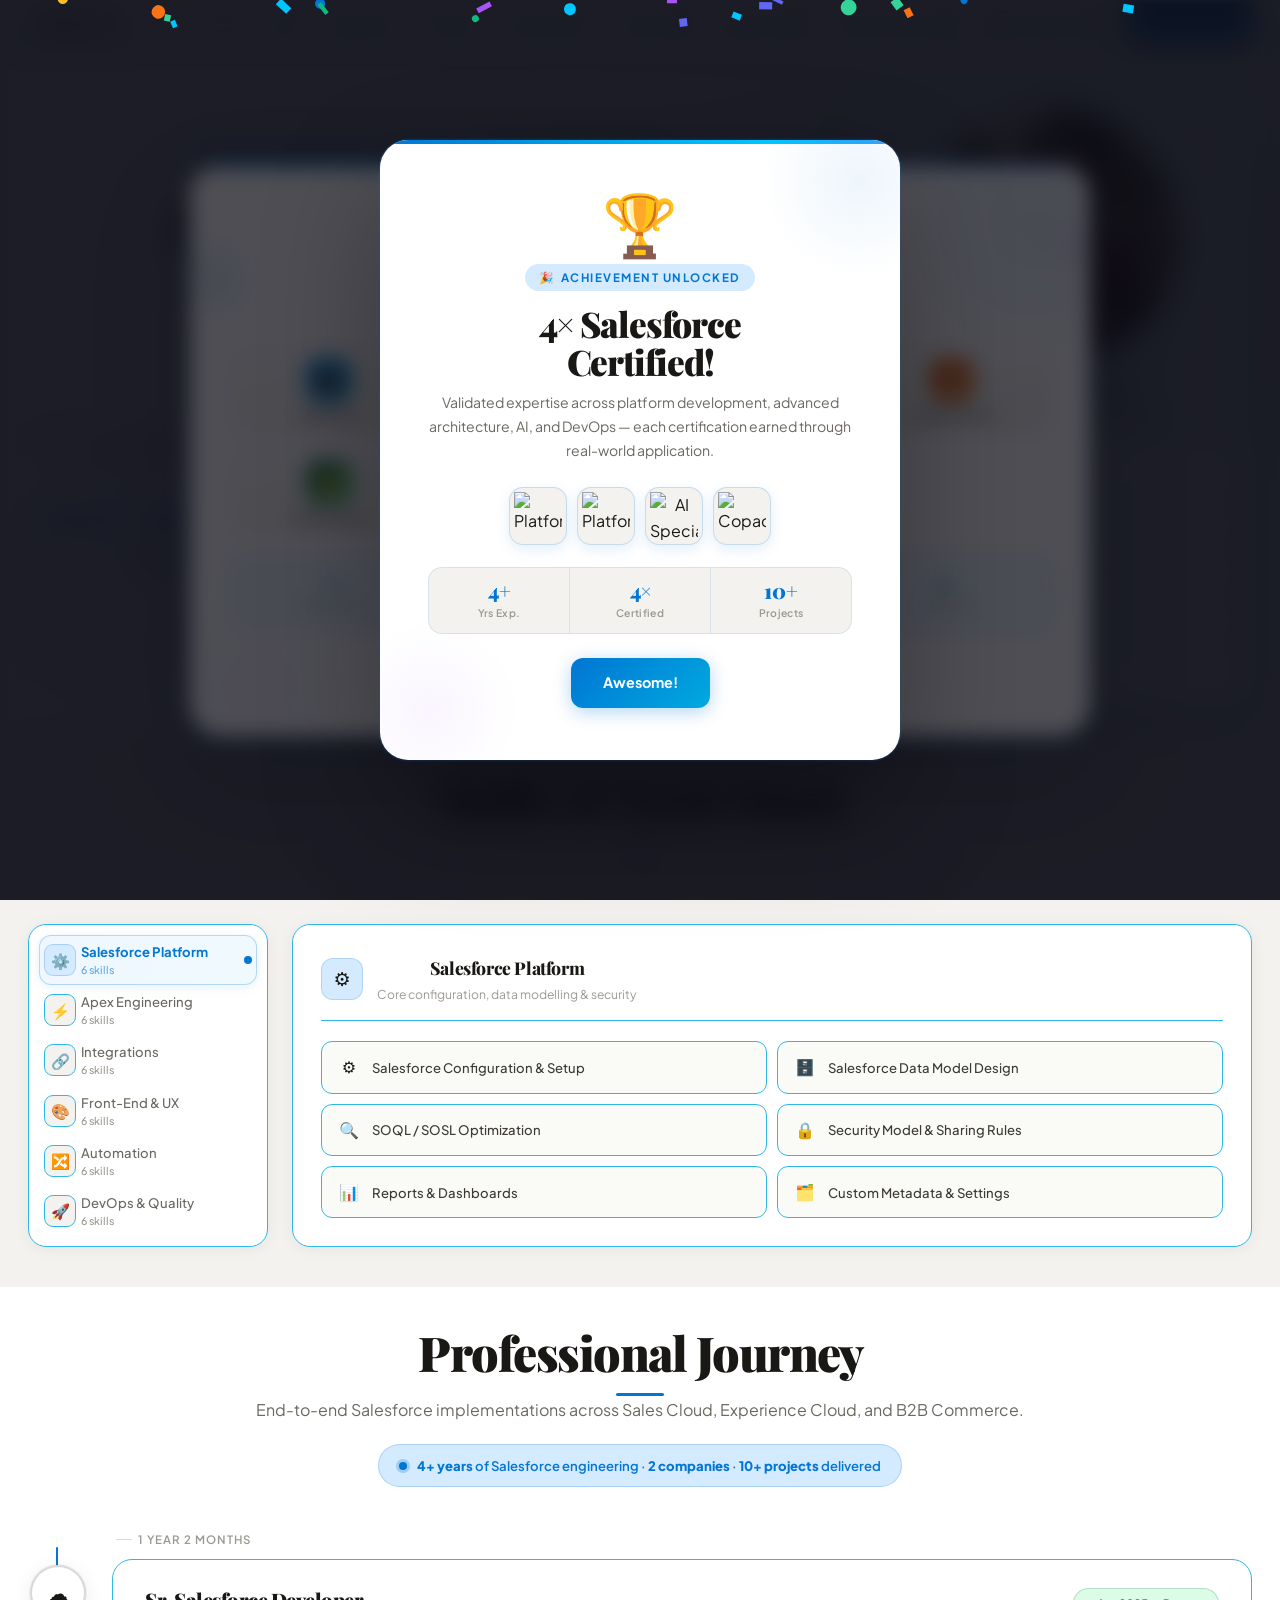
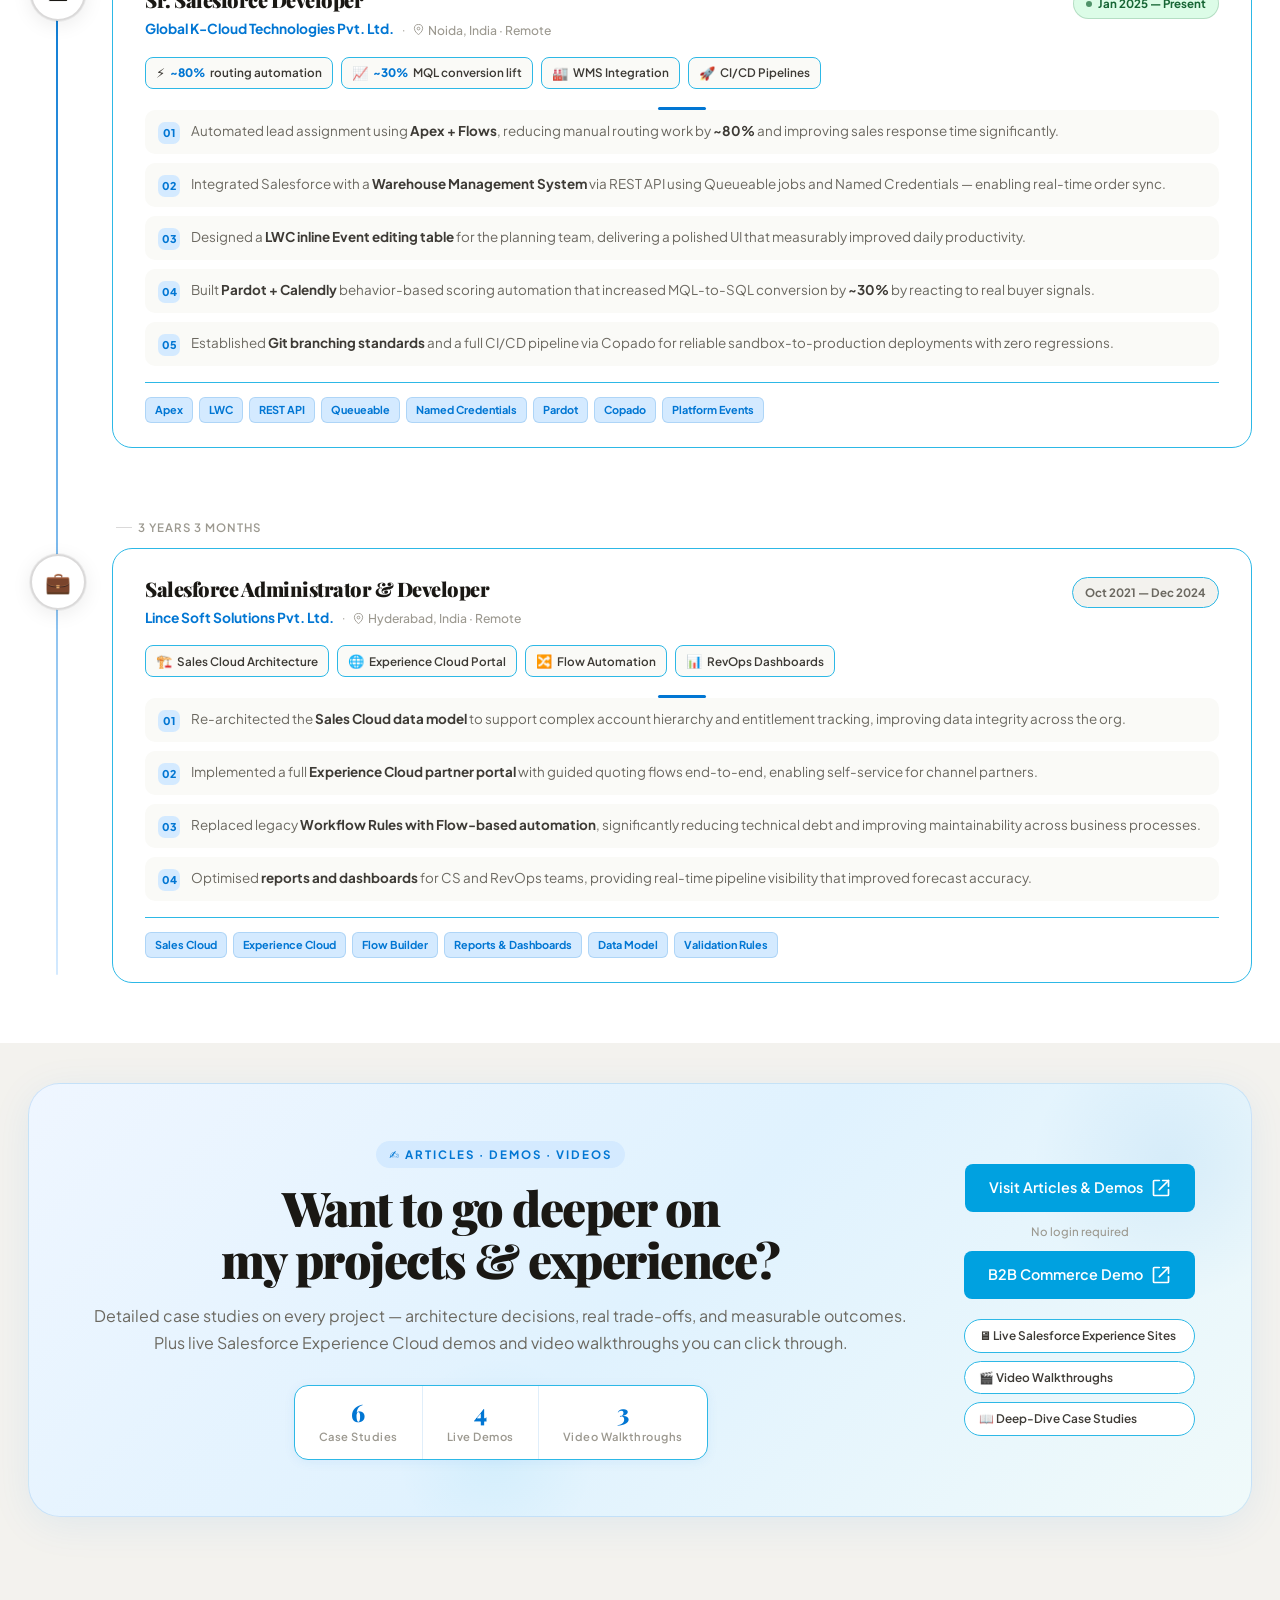
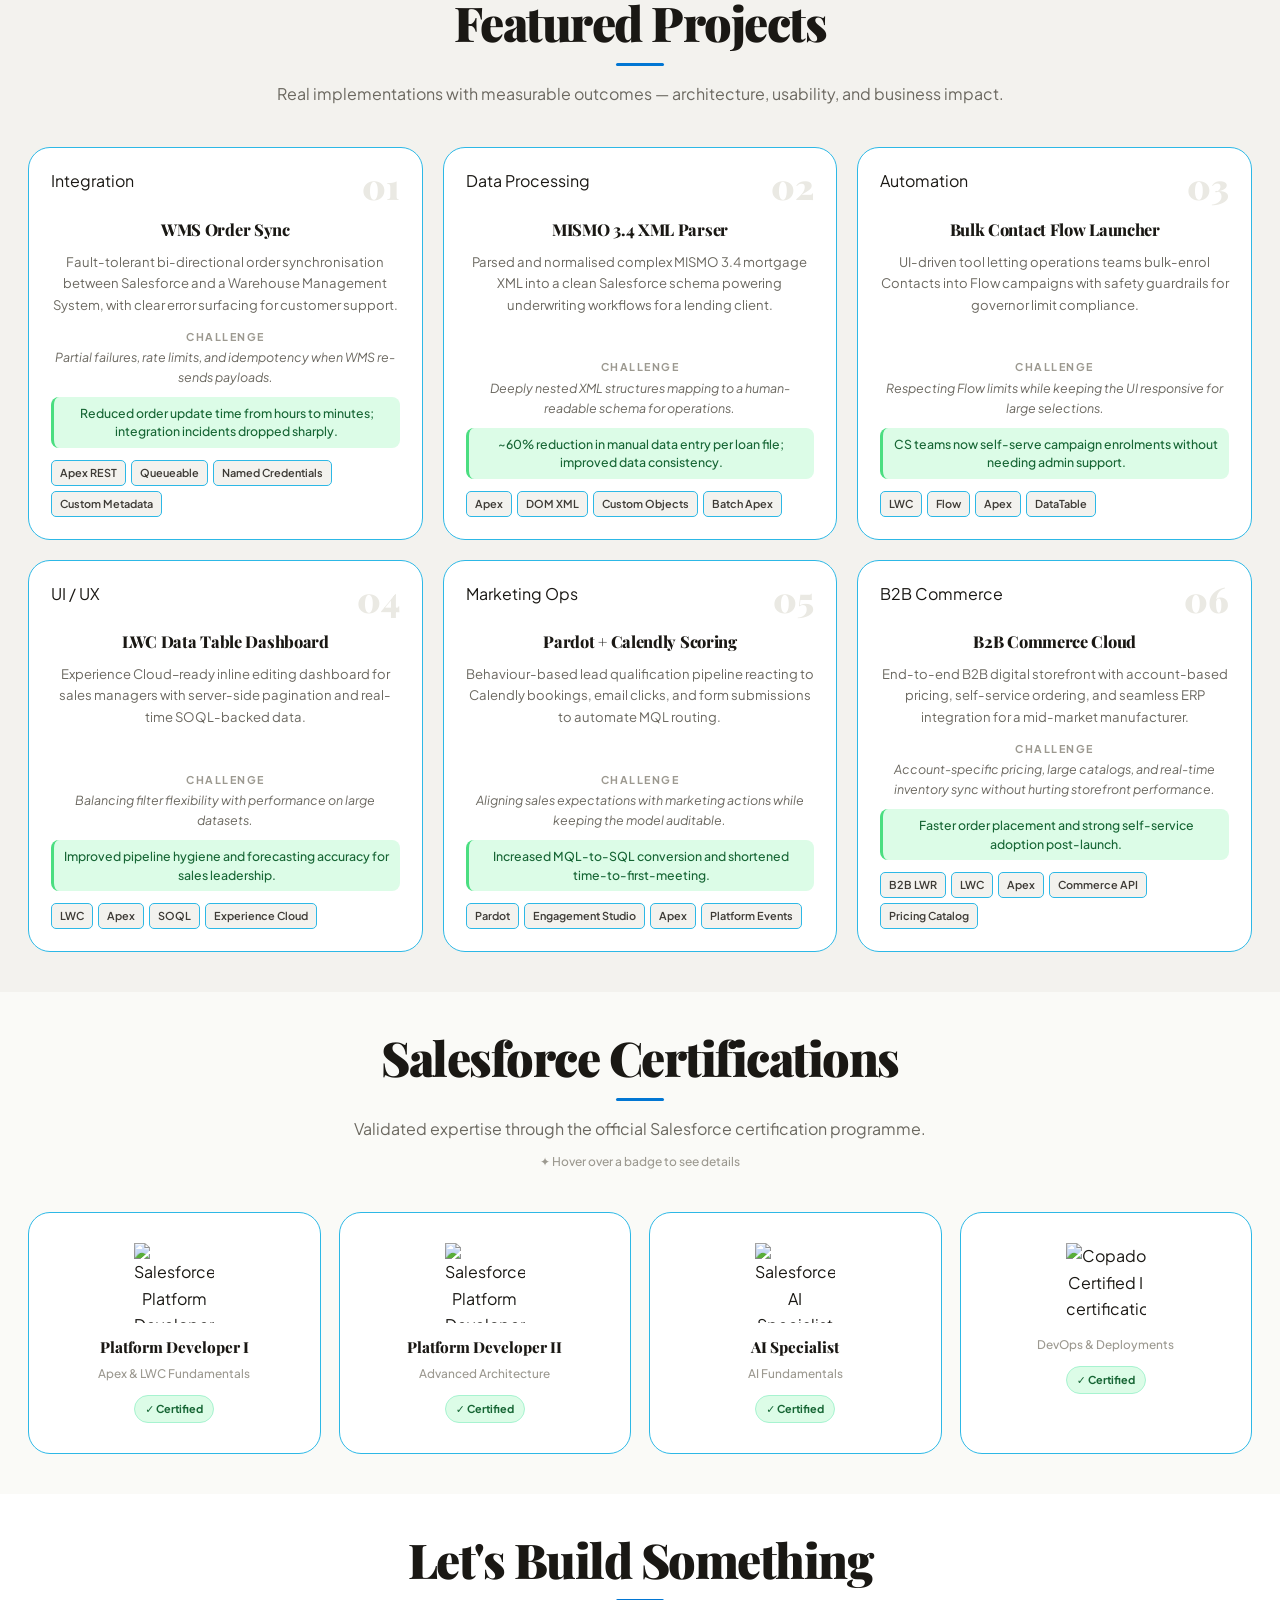
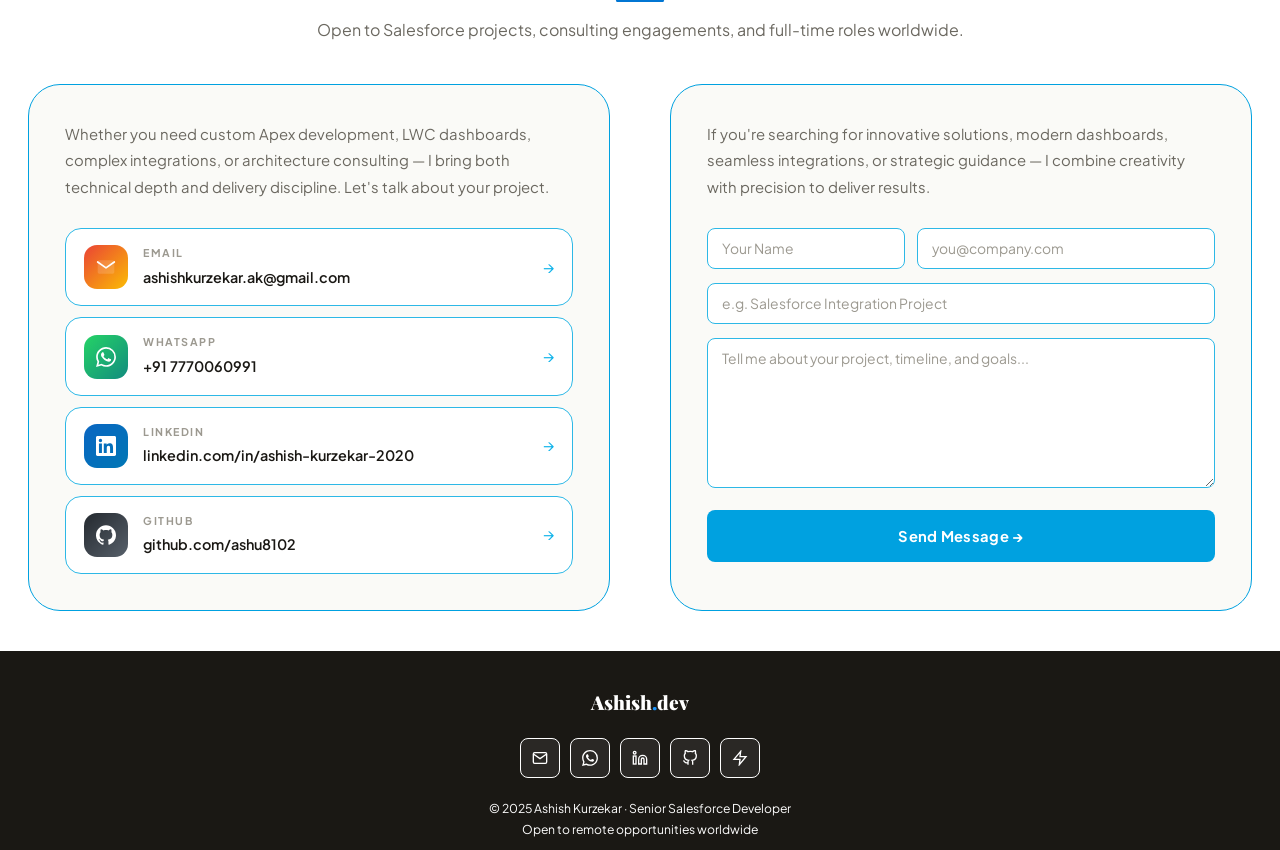
==== commit 2340816e: "2004_2" ====
--- a/index.html
+++ b/index.html
@@ -196,6 +196,15 @@
         <a href="#projects" role="menuitem">Projects</a>
         <a href="#certifications" role="menuitem">Certifications</a>
         <a href="blogs.html" role="menuitem" target="_blank" class="redirect-icon">Articles
+          <svg viewBox="0 0 24 24" fill="none" stroke="currentColor" stroke-width="2" stroke-linecap="round"
+            stroke-linejoin="round" width="20" height="20">
+            <path d="M14 3h7v7"></path>
+            <path d="M10 14L21 3"></path>
+            <path d="M21 14v6a1 1 0 0 1-1 1H4a1 1 0 0 1-1-1V4a1 1 0 0 1 1-1h6"></path>
+          </svg>
+        </a>
+        <a href="https://www.ashishkurzekar.online/devnotesprivacypolicy" role="menuitem" target="_blank"
+          class="redirect-icon">DevNotes
           <svg viewBox="0 0 24 24" fill="none" stroke="currentColor" stroke-width="2" stroke-linecap="round"
             stroke-linejoin="round" width="20" height="20">
             <path d="M14 3h7v7"></path>
@@ -1132,10 +1141,6 @@
           worldwide</div>
       </div>
     </div>
-    <div>
-      <a href="https://www.ashishkurzekar.online/devnotesprivacypolicy" target="_blank" class="footer-icon-link"
-        title="Privacy Policy">Privacy Policy</a>
-    </div>
   </footer>
   <!-- <p id="ip"></p> -->
   <script src="script.js"></script>
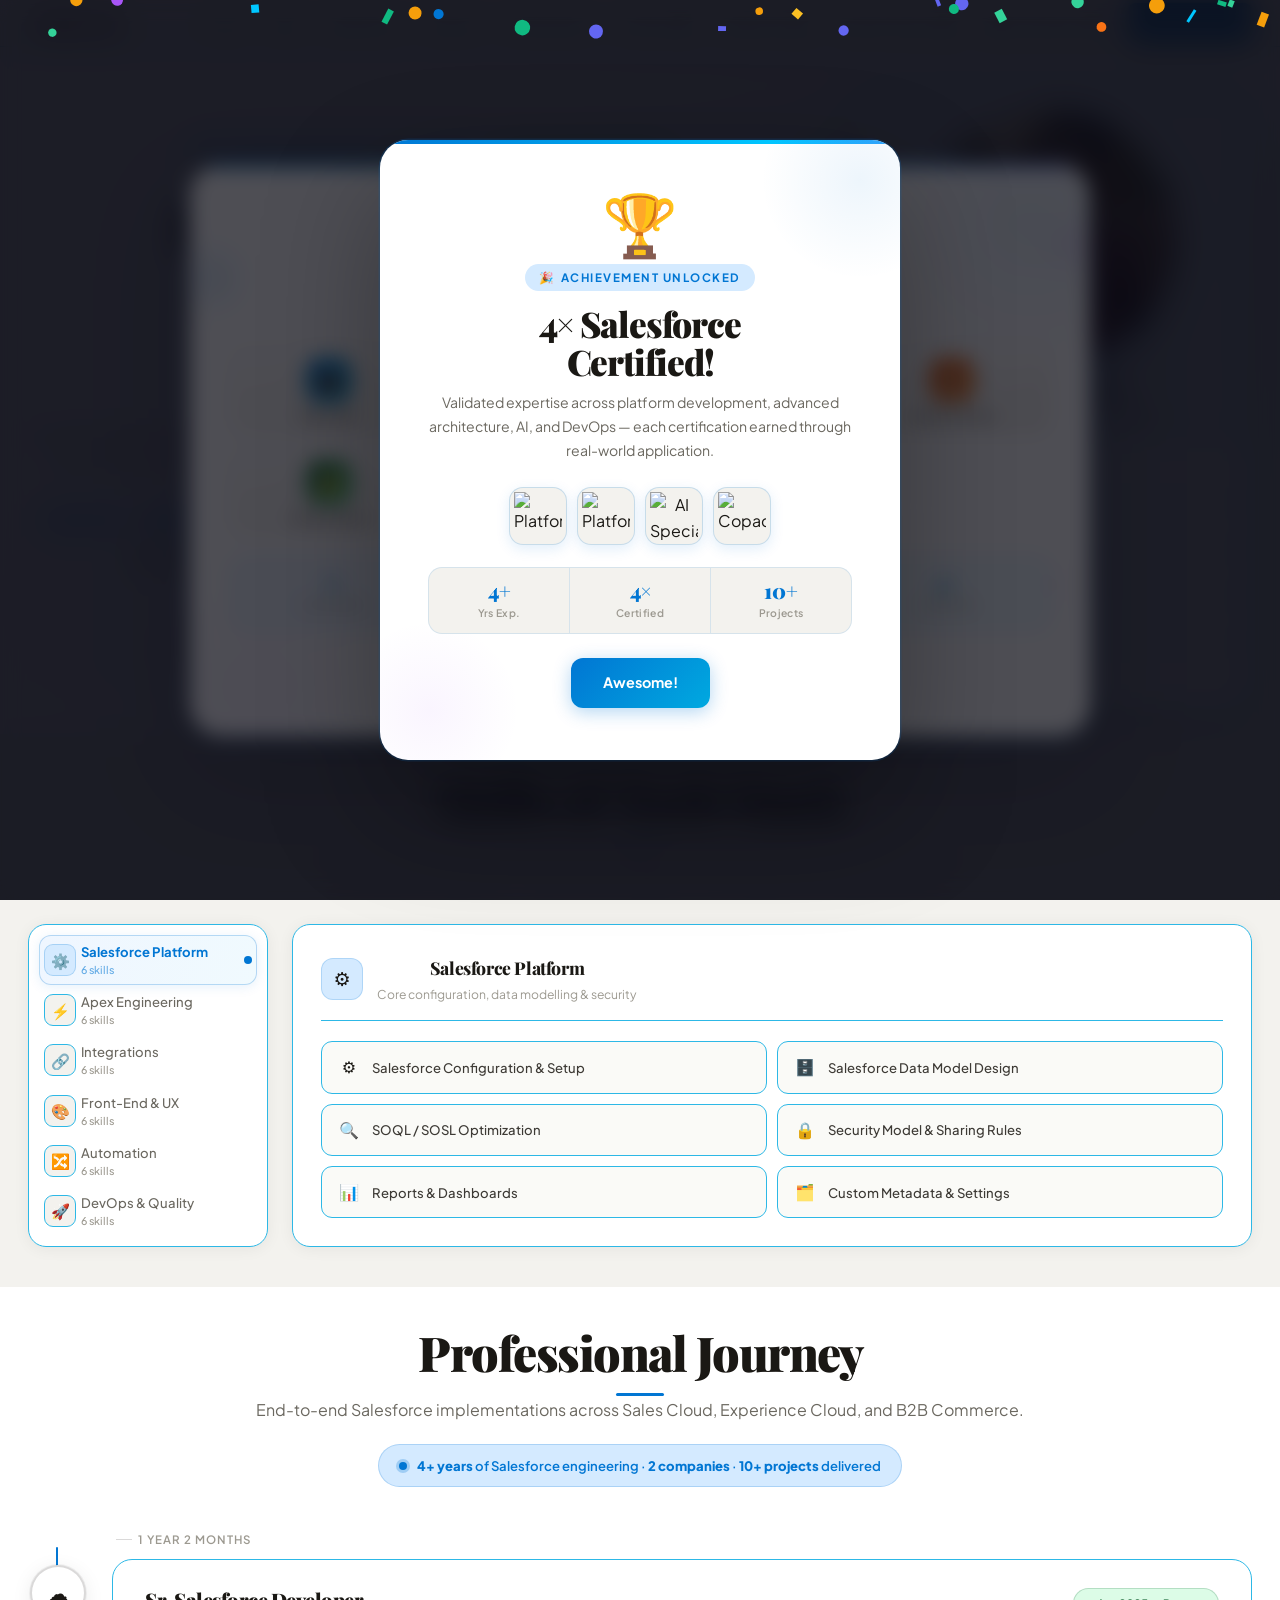
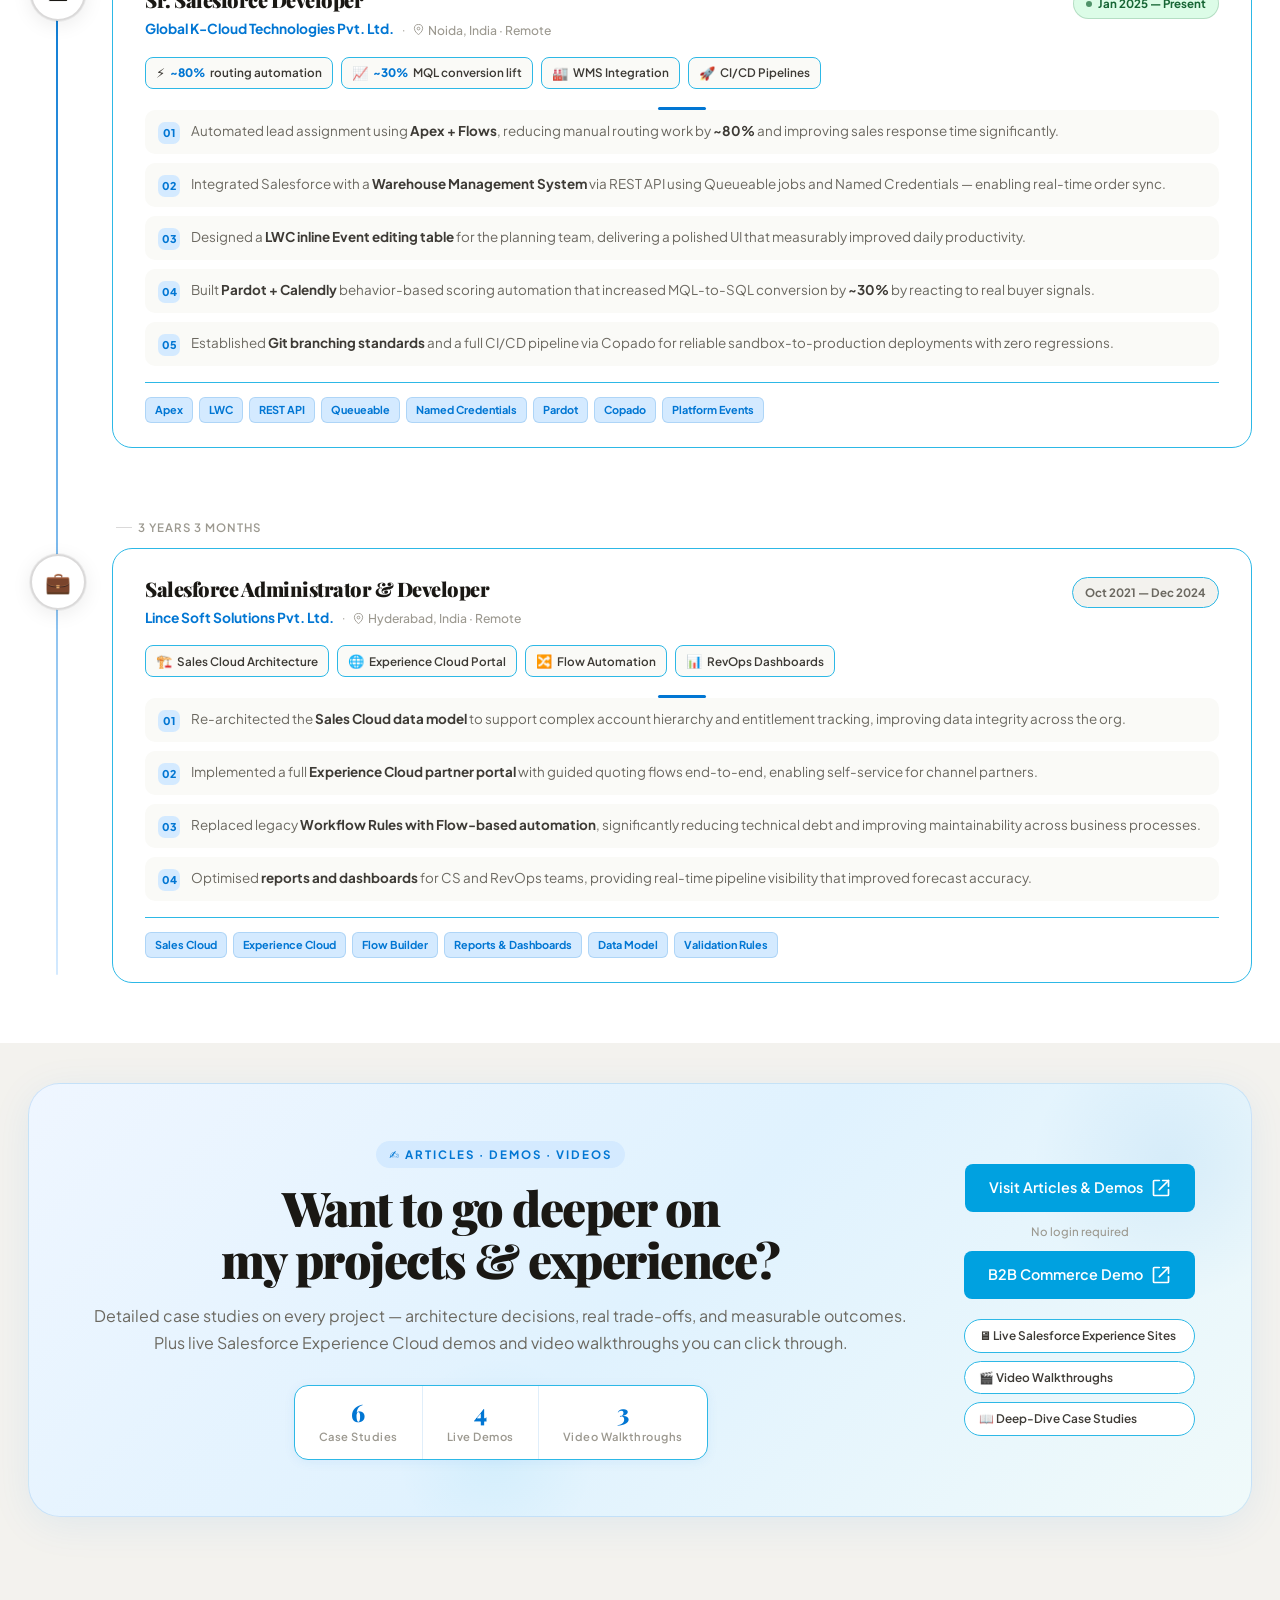
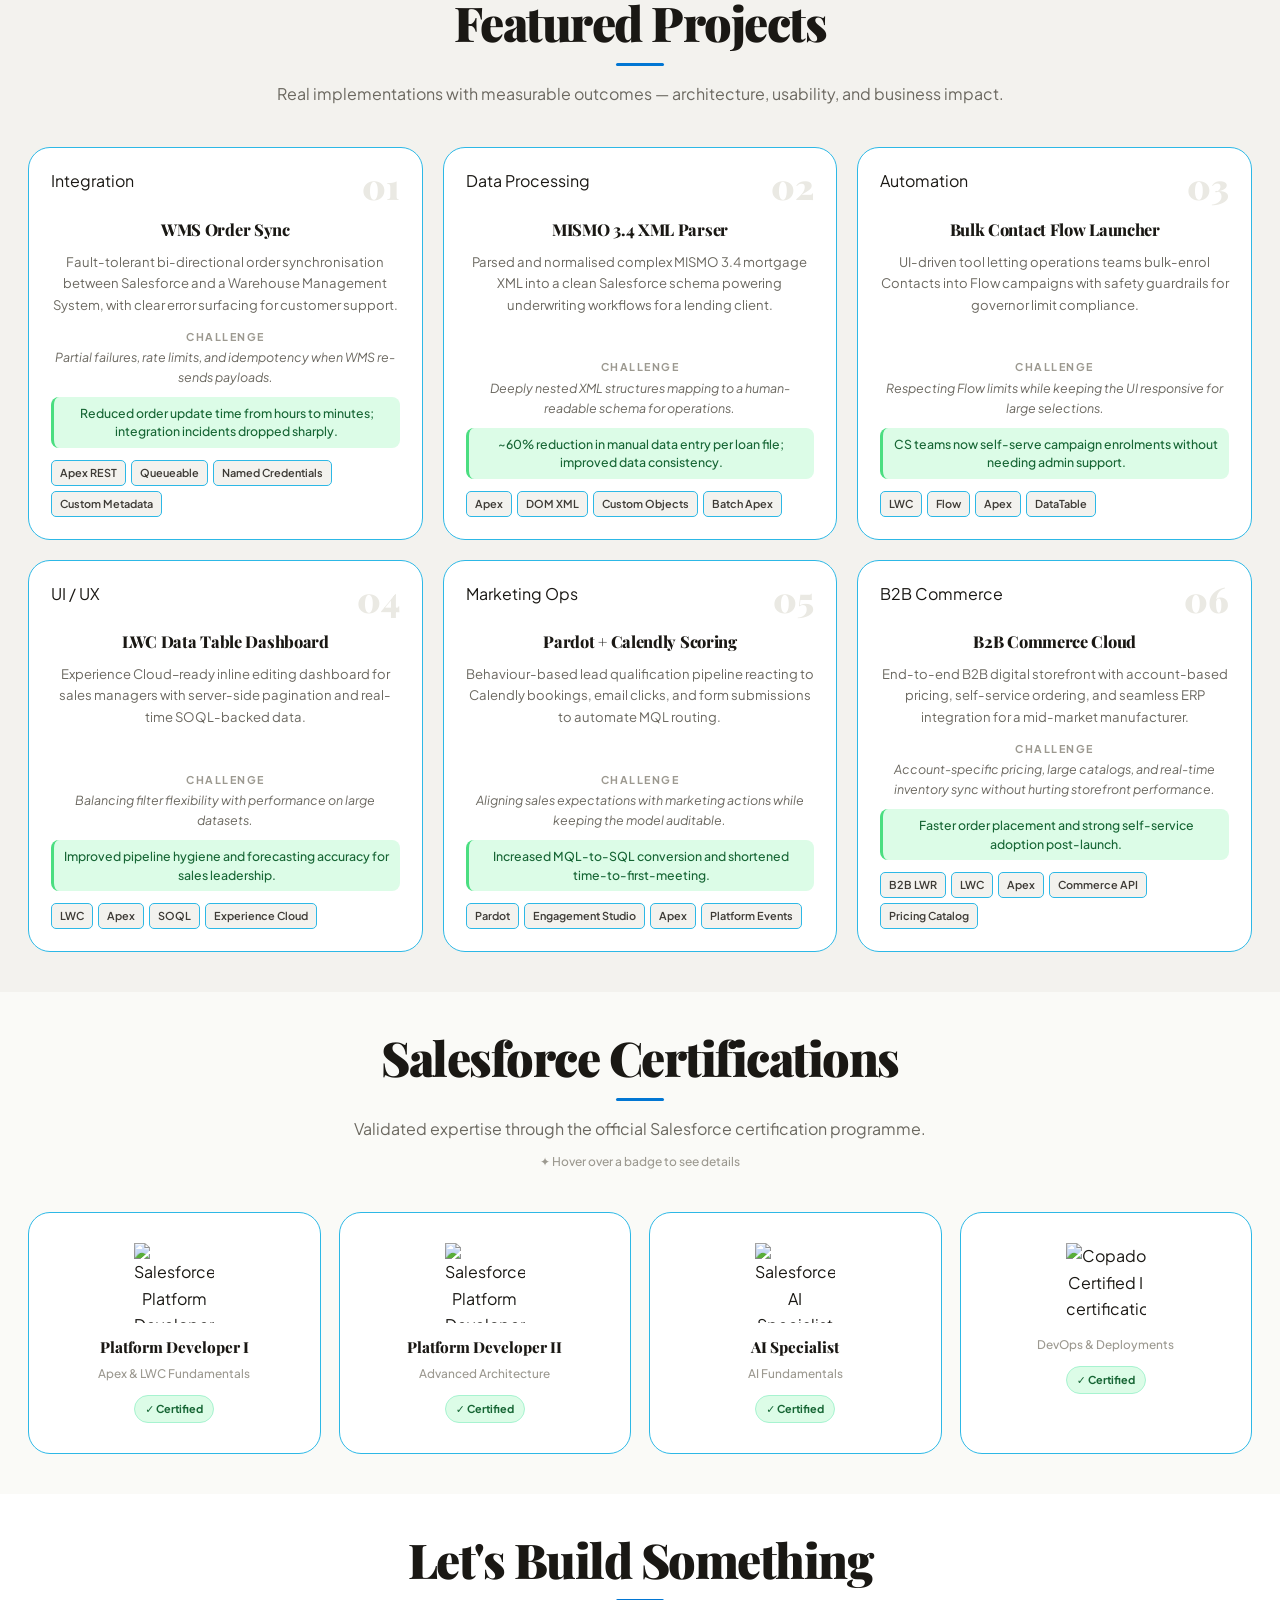
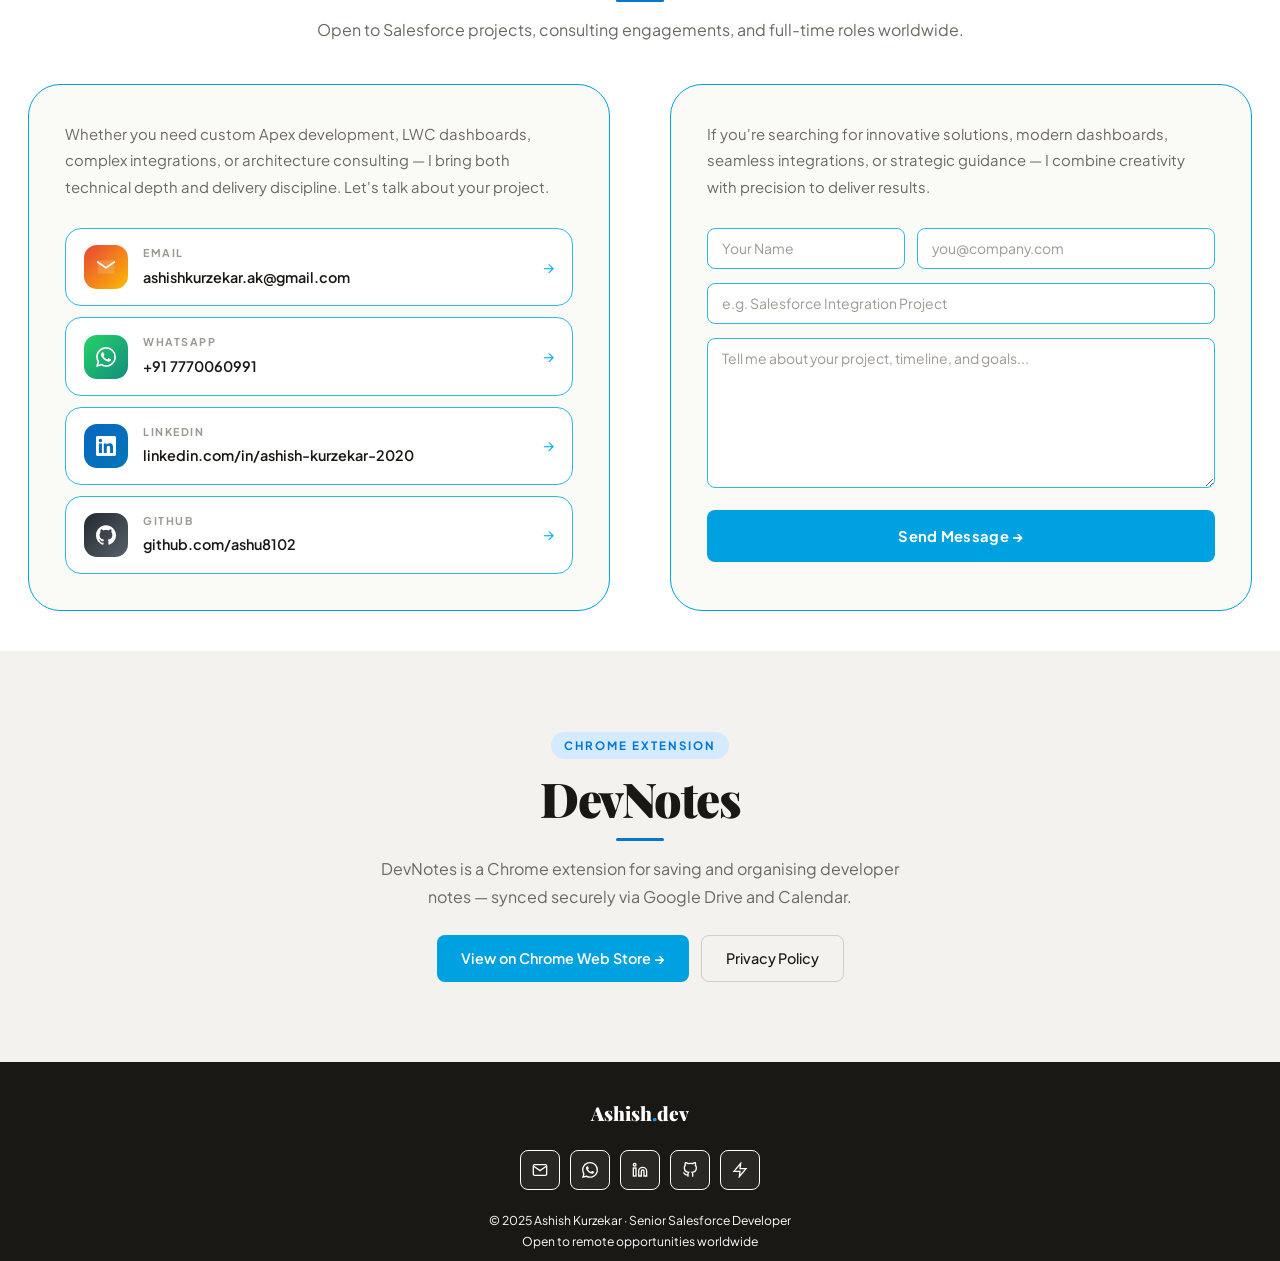
==== commit 4f88f05f: "devnotes commit" ====
--- a/index.html
+++ b/index.html
@@ -1098,7 +1098,29 @@
       </div>
     </div>
   </section>
-
+  <!-- DevNotes App Section — Required for Google OAuth Branding Verification -->
+  <section class="section" id="devnotes" style="background: var(--cream-mid);">
+    <div class="container">
+      <div style="text-align:center; padding: 40px 20px;">
+        <div class="section-label">Chrome Extension</div>
+        <h2 class="section-heading">DevNotes</h2>
+        <div class="divider divider-centered"></div>
+        <p class="section-sub" style="margin-top:14px; max-width:520px; margin-left:auto; margin-right:auto;">
+          DevNotes is a Chrome extension for saving and organising developer notes —
+          synced securely via Google Drive and Calendar.
+        </p>
+        <div style="margin-top:24px; display:flex; gap:12px; justify-content:center; flex-wrap:wrap;">
+          <a href="https://chromewebstore.google.com/detail/devnotes-%E2%80%93-developer-note/kgcnbeiobjglpplogkhpkelhekflplfm"
+            target="_blank" class="btn-ink">
+            View on Chrome Web Store →
+          </a>
+          <a href="https://www.ashishkurzekar.online/devnotesprivacypolicy" target="_blank" class="btn-outline">
+            Privacy Policy
+          </a>
+        </div>
+      </div>
+    </div>
+  </section>
   <!-- FOOTER -->
   <footer class="footer">
     <div class="container">
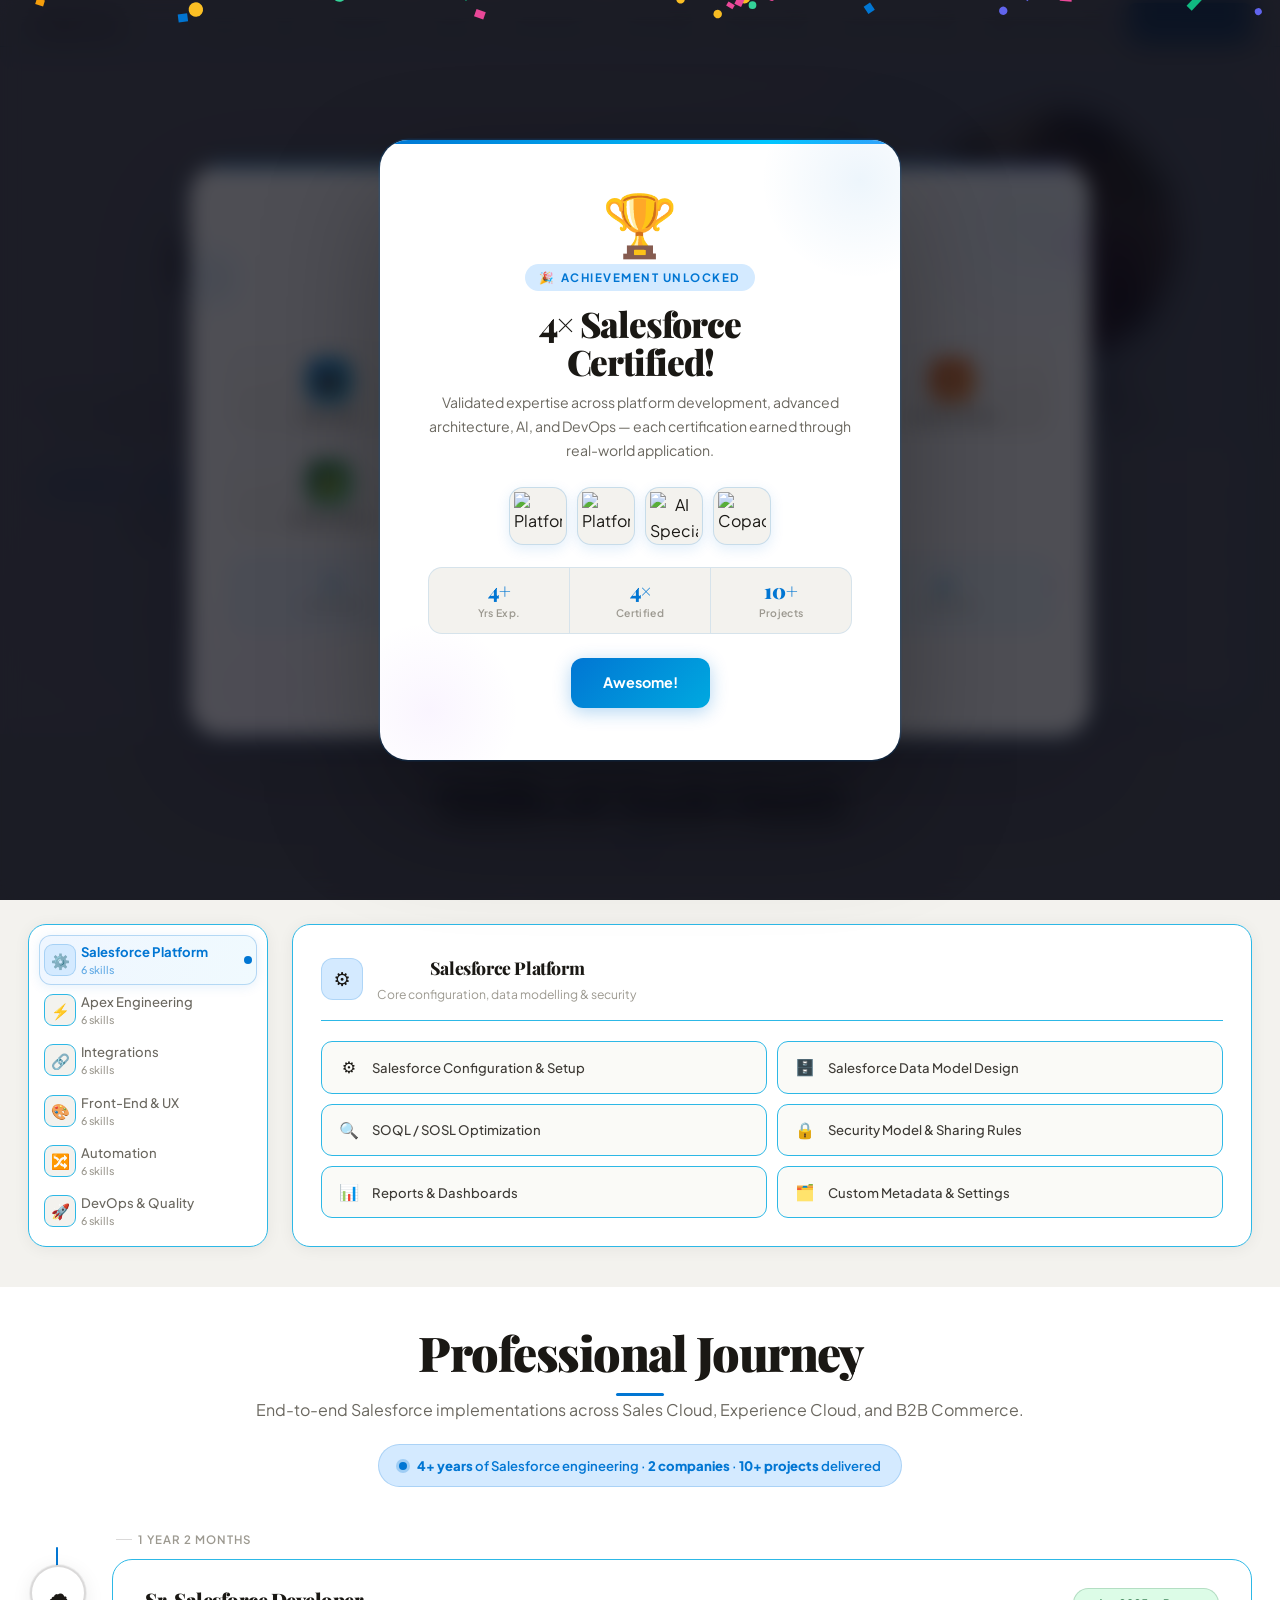
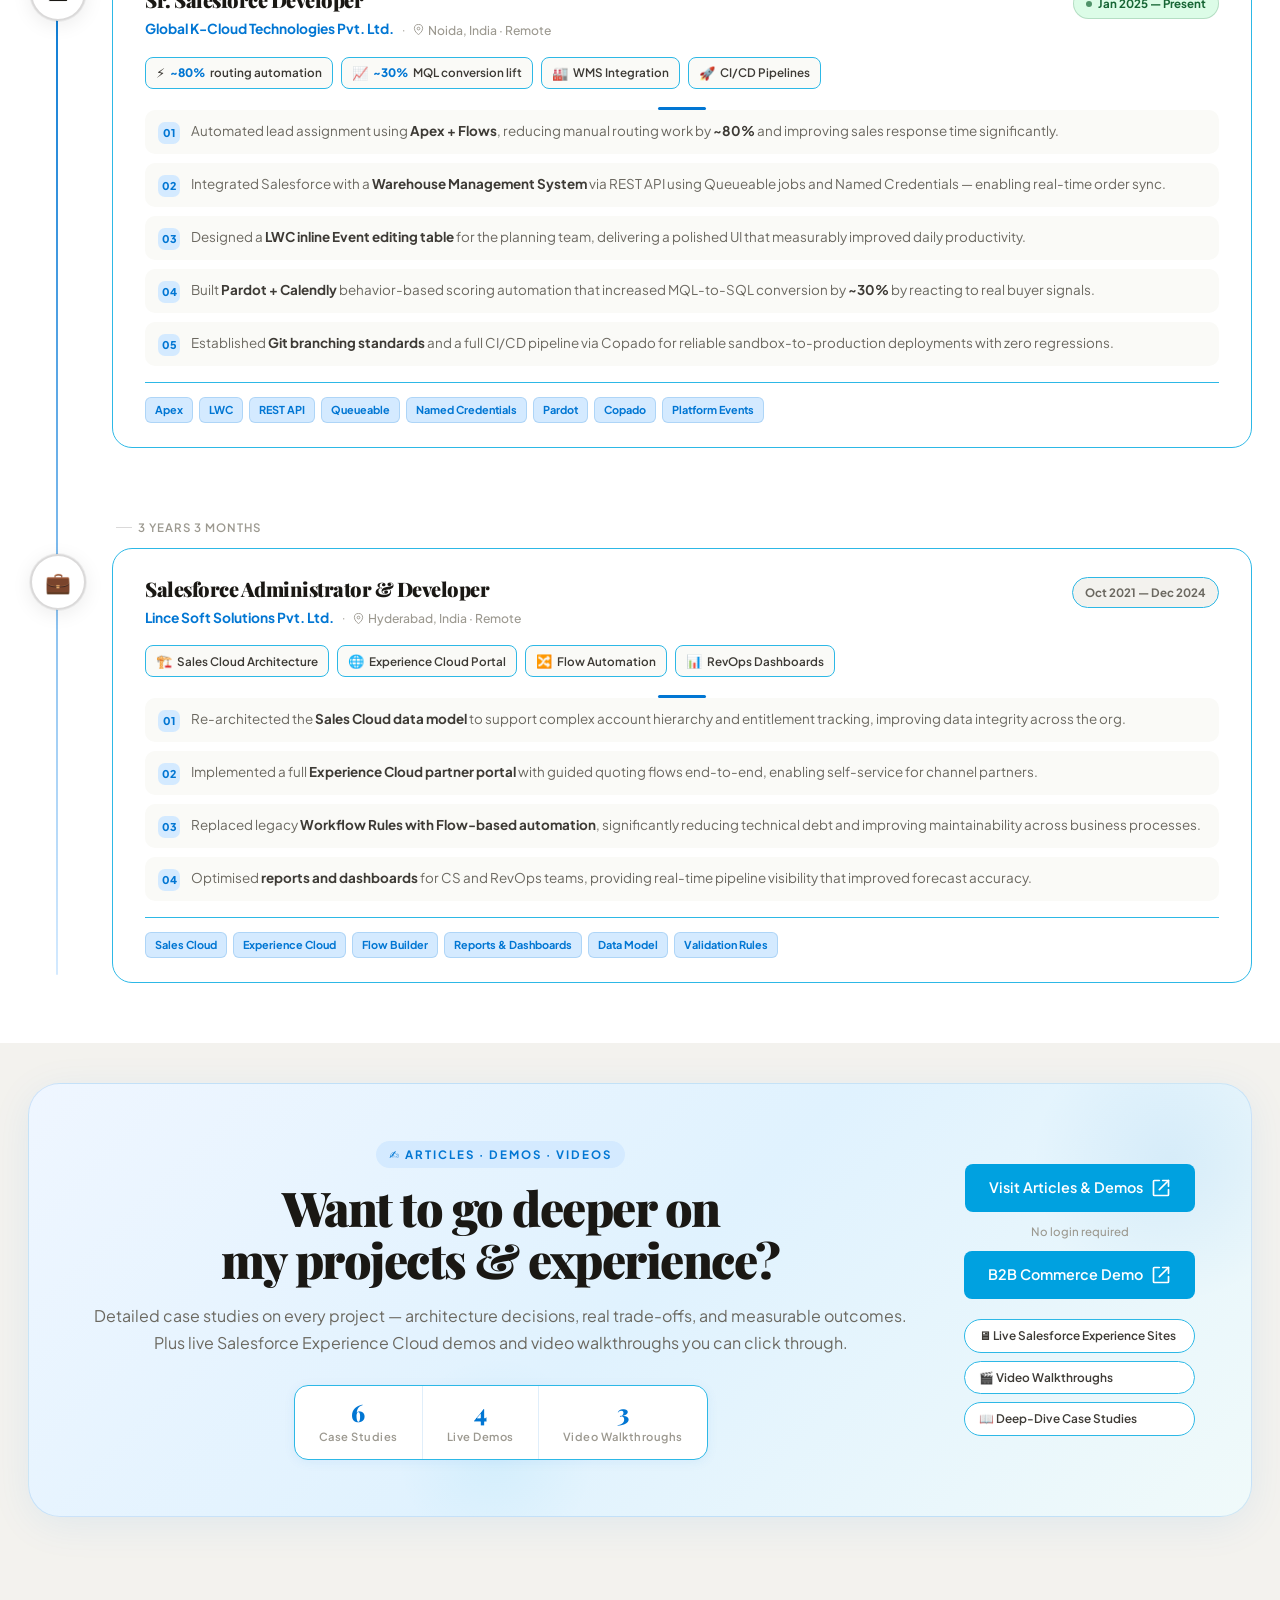
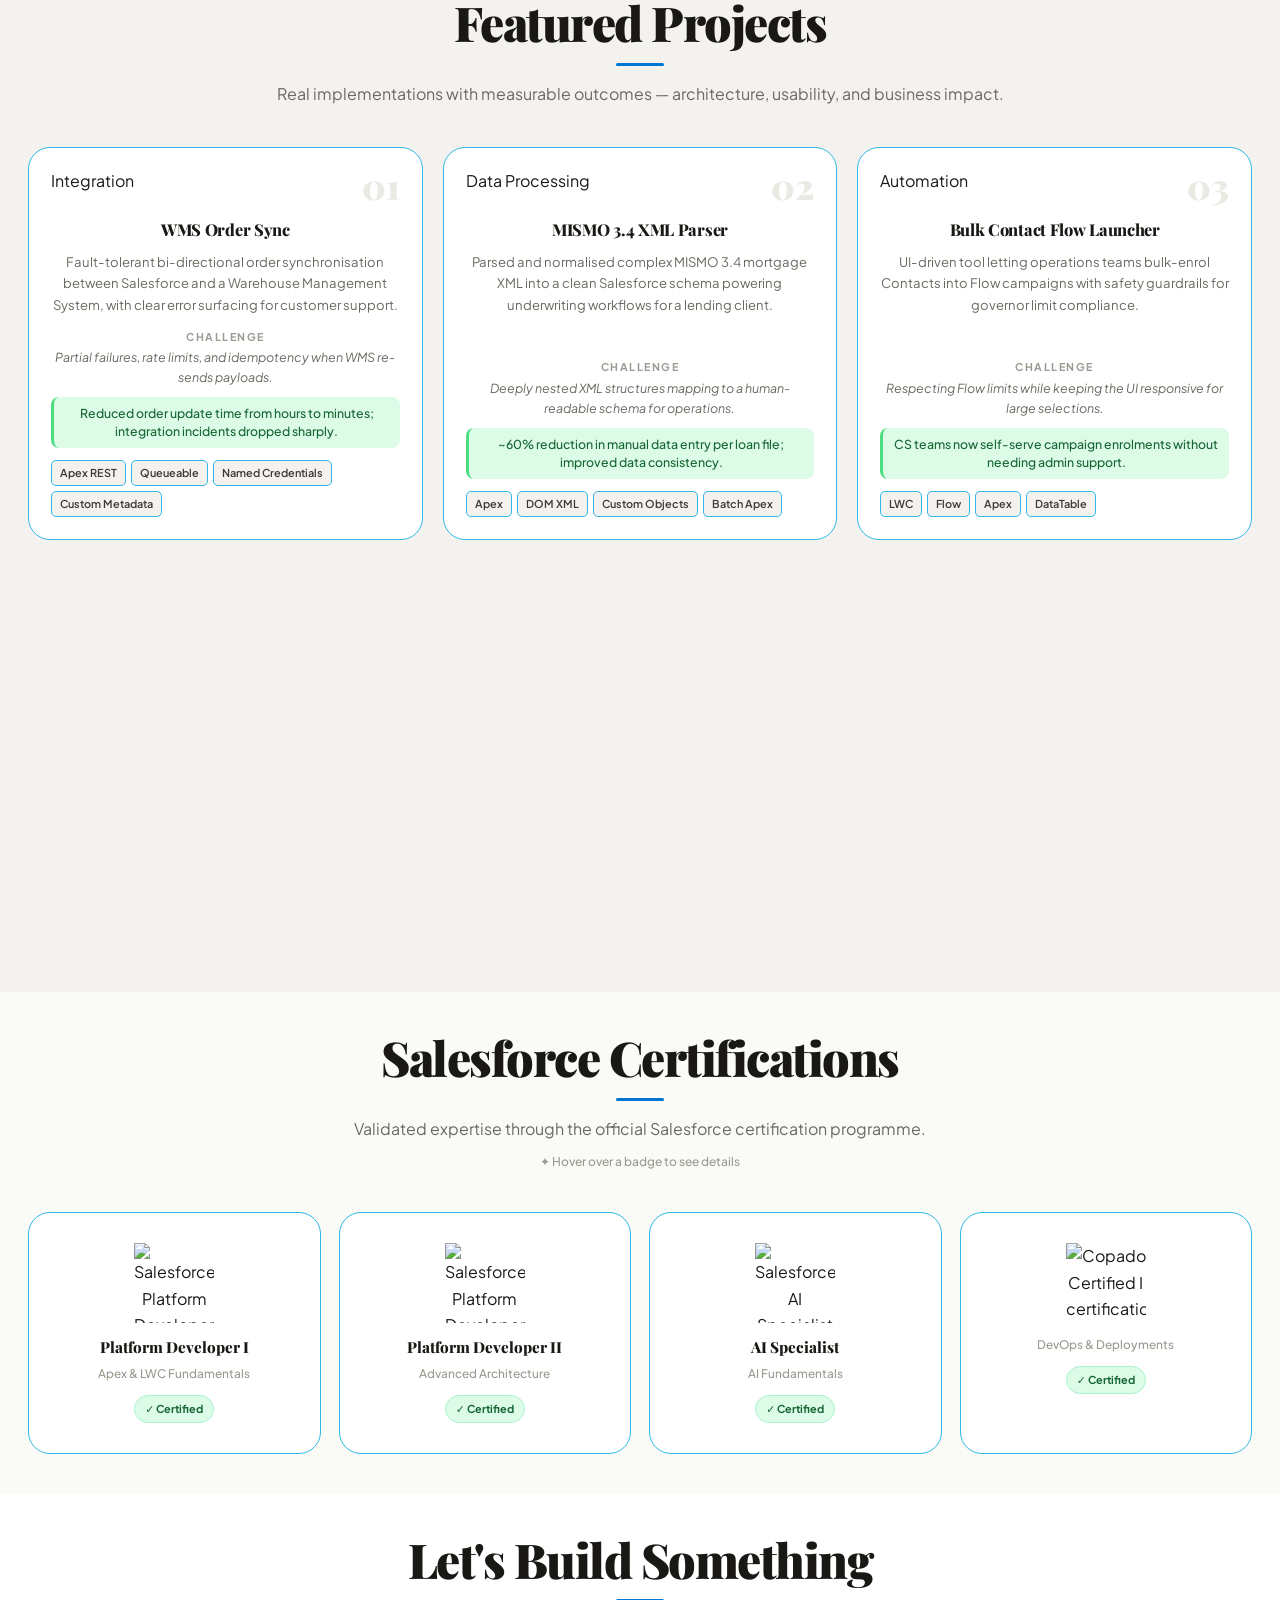
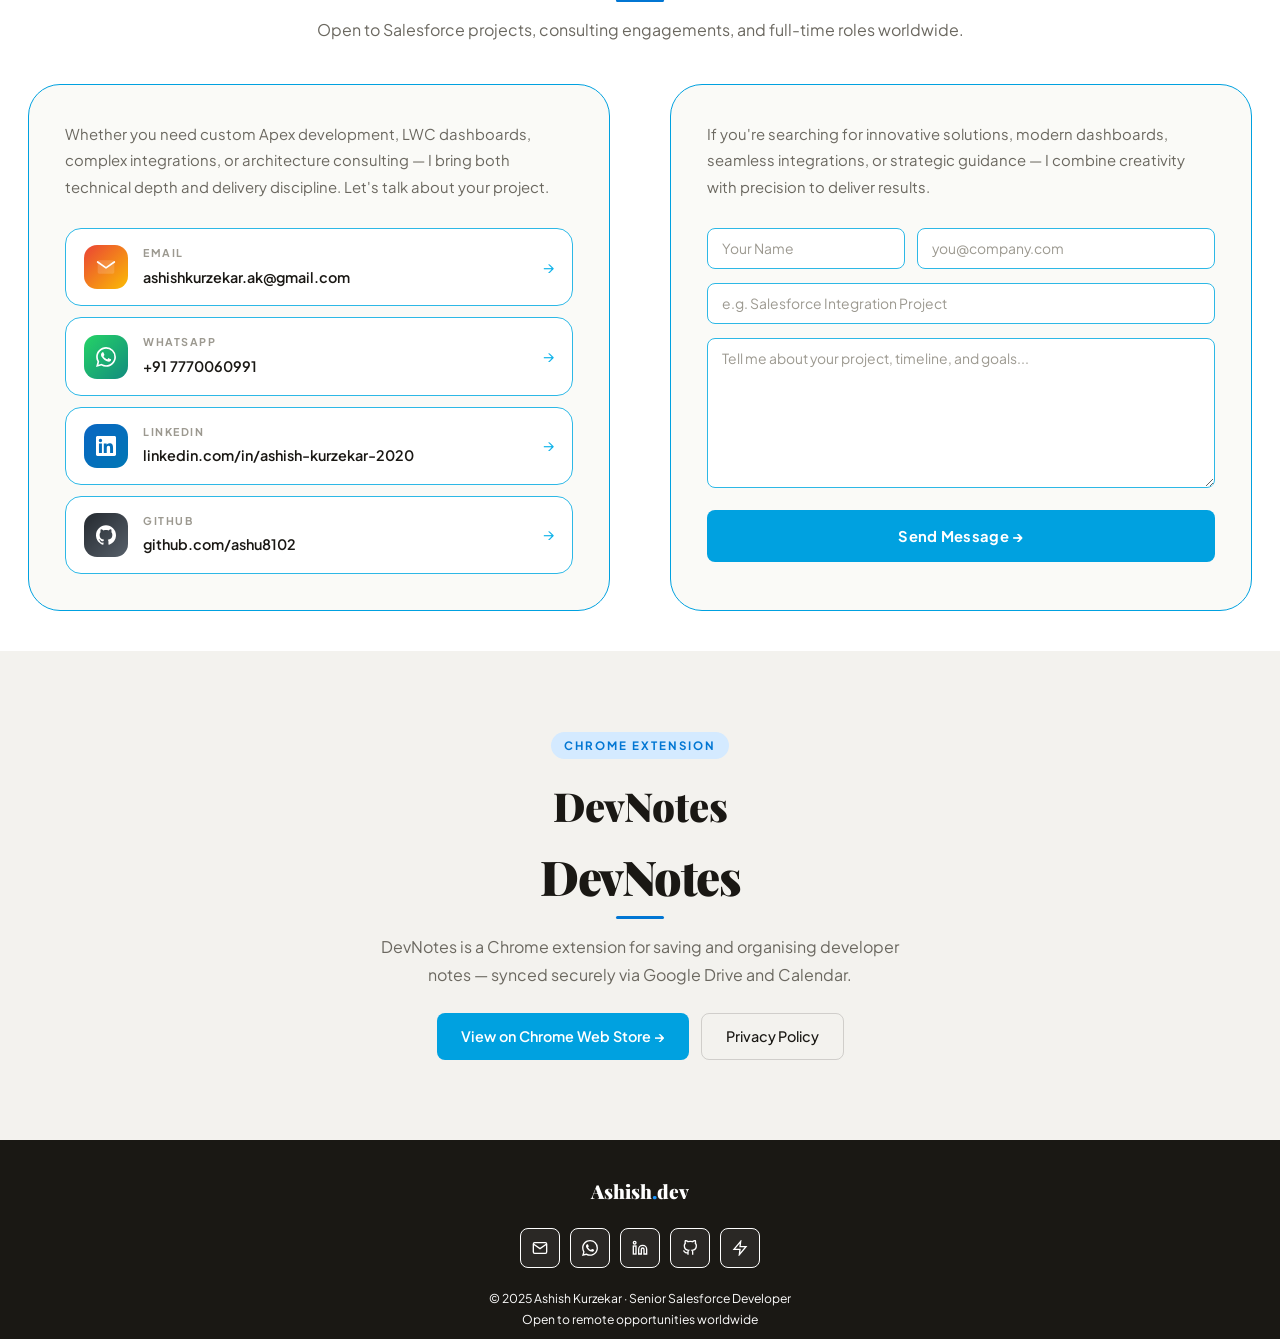
==== commit da90c55a: "devnote2" ====
--- a/index.html
+++ b/index.html
@@ -1103,6 +1103,10 @@
     <div class="container">
       <div style="text-align:center; padding: 40px 20px;">
         <div class="section-label">Chrome Extension</div>
+        <h1 style="font-family:'Playfair Display',serif; font-size:2.5rem; 
+                 font-weight:900; color:var(--ink); margin-bottom:12px;">
+          DevNotes
+        </h1>
         <h2 class="section-heading">DevNotes</h2>
         <div class="divider divider-centered"></div>
         <p class="section-sub" style="margin-top:14px; max-width:520px; margin-left:auto; margin-right:auto;">
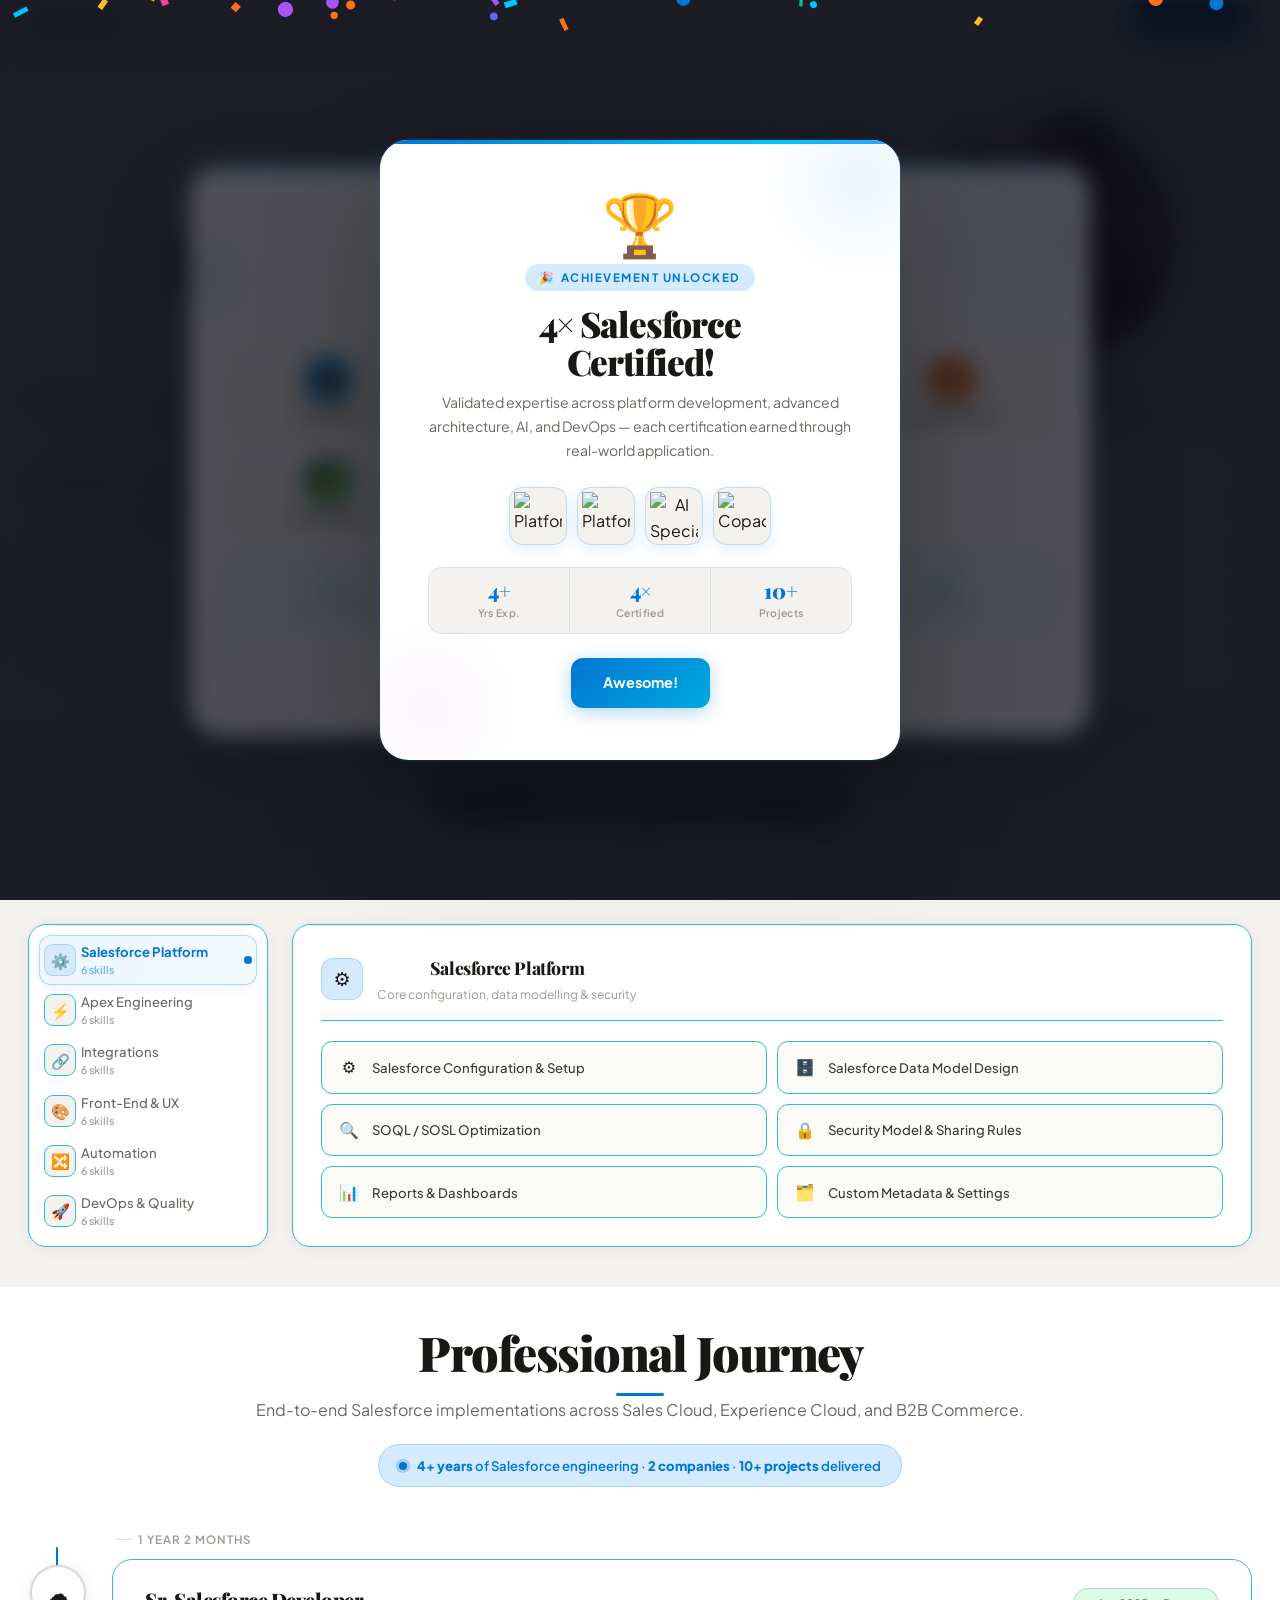
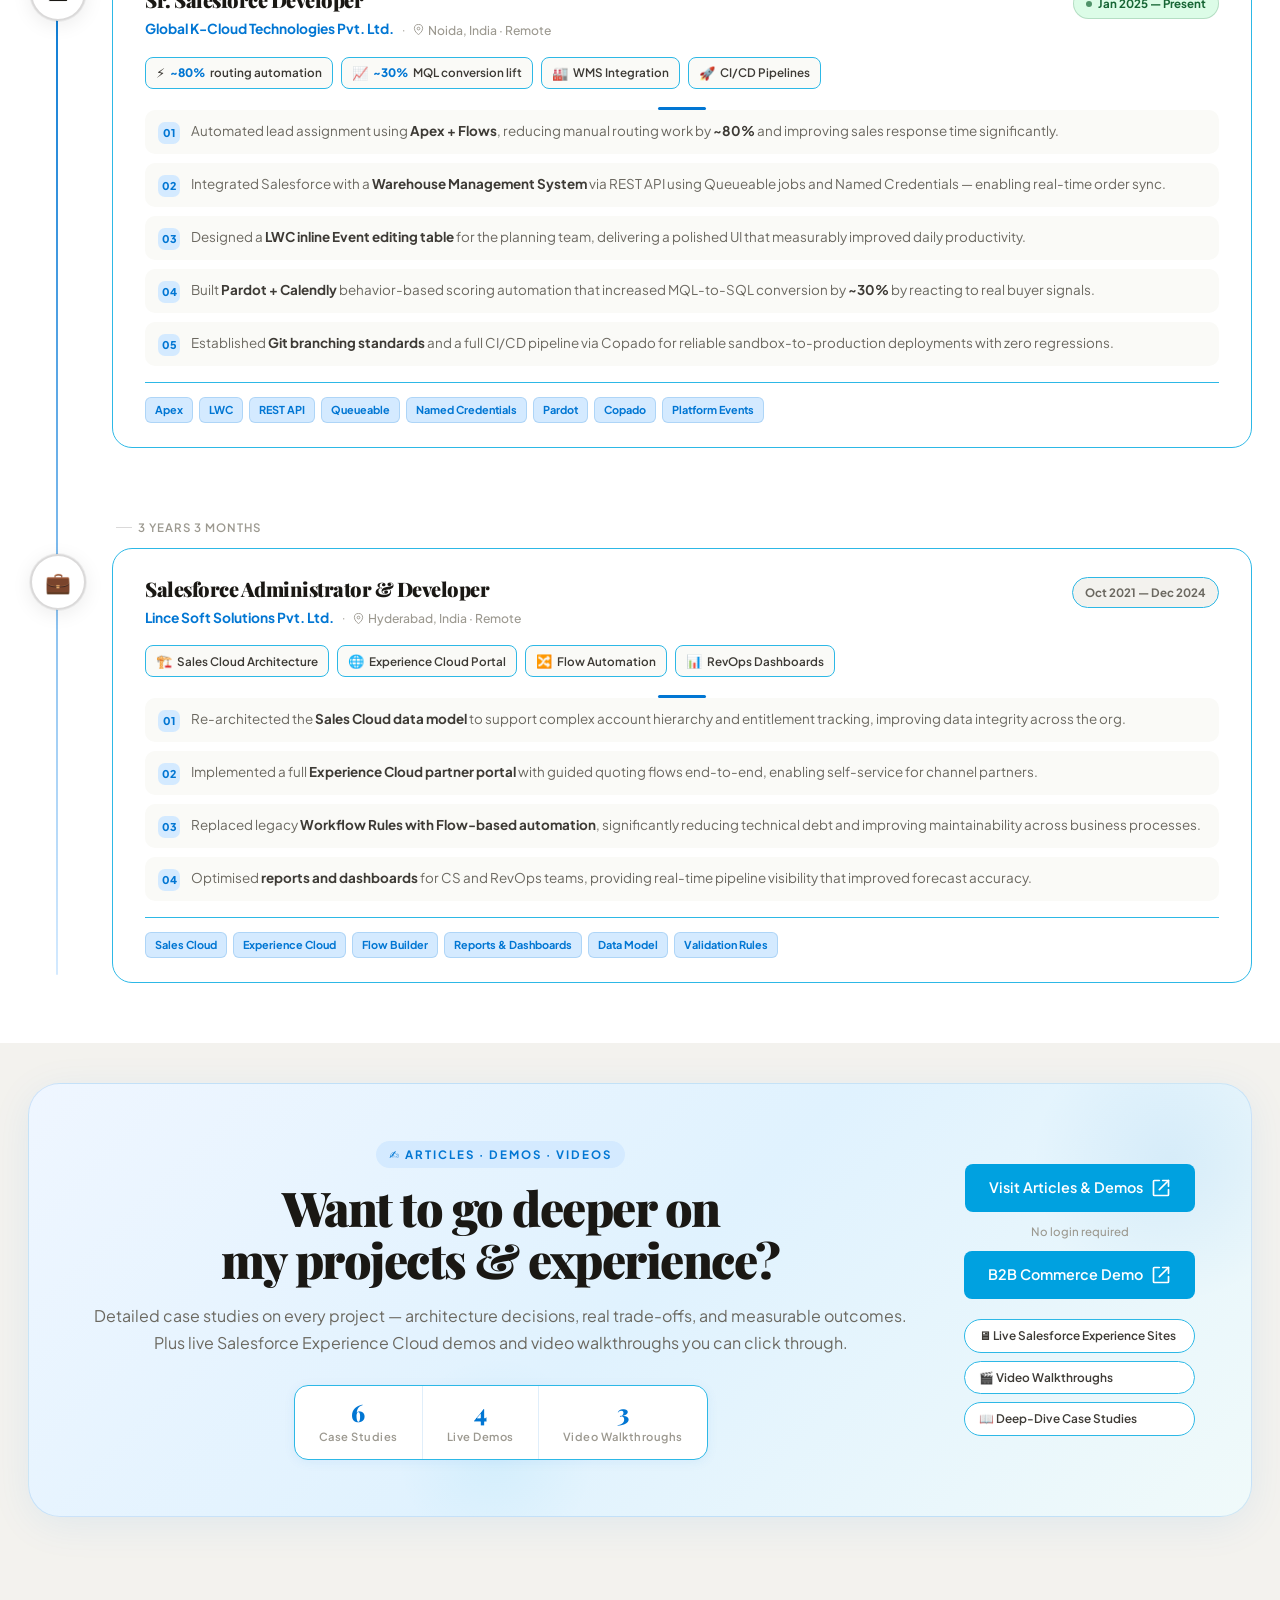
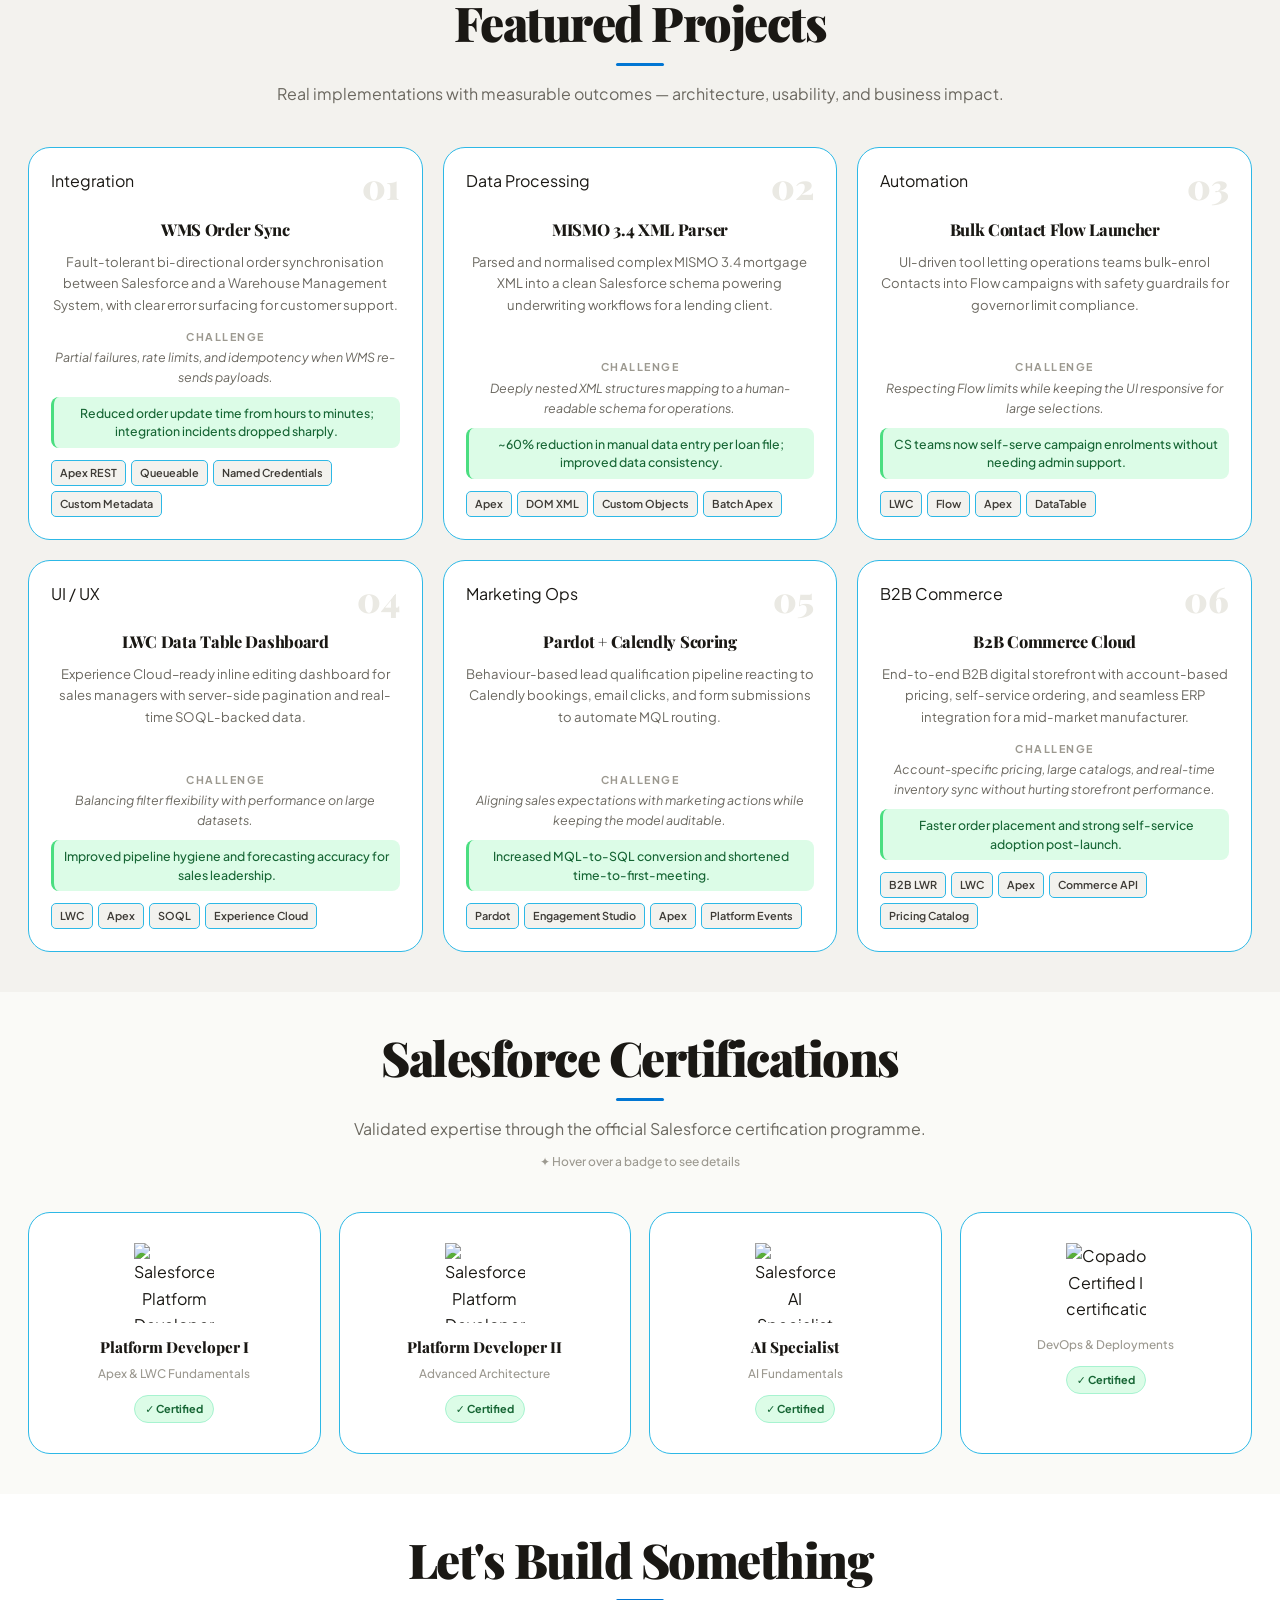
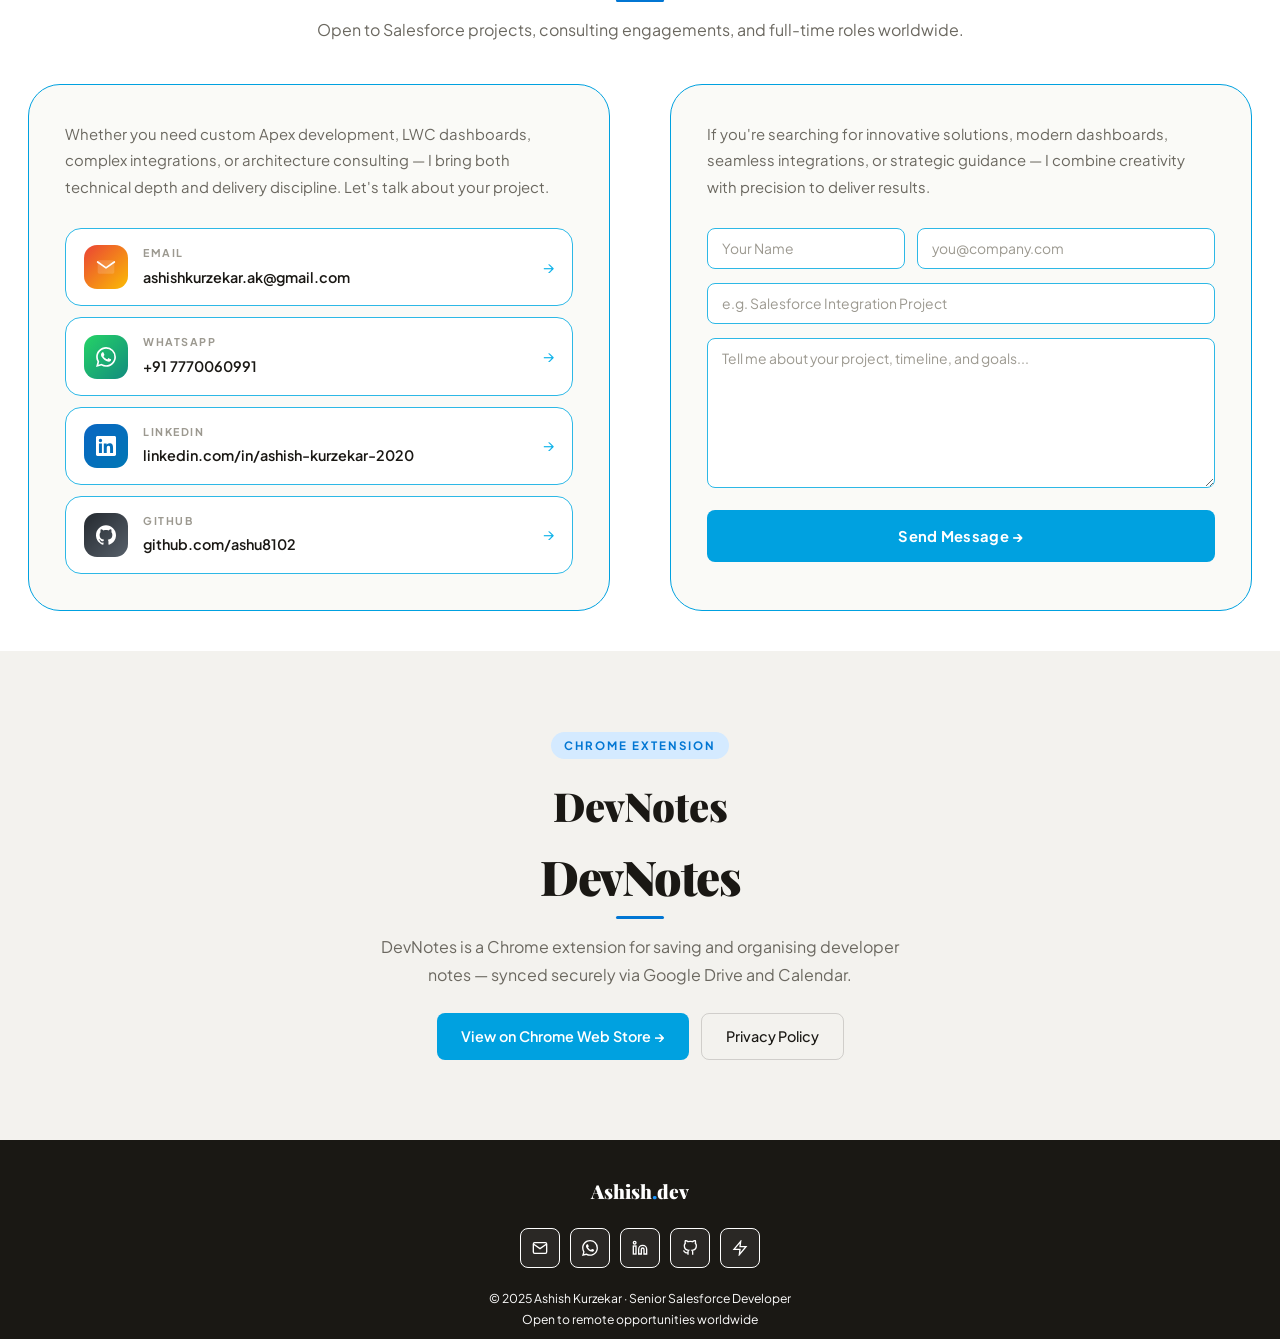
==== commit e9a72c6f: "devN" ====
--- a/index.html
+++ b/index.html
@@ -203,7 +203,7 @@
             <path d="M21 14v6a1 1 0 0 1-1 1H4a1 1 0 0 1-1-1V4a1 1 0 0 1 1-1h6"></path>
           </svg>
         </a>
-        <a href="https://www.ashishkurzekar.online/devnotesprivacypolicy" role="menuitem" target="_blank"
+        <a href="https://www.ashishkurzekar.online/devnotes" role="menuitem" target="_blank"
           class="redirect-icon">DevNotes
           <svg viewBox="0 0 24 24" fill="none" stroke="currentColor" stroke-width="2" stroke-linecap="round"
             stroke-linejoin="round" width="20" height="20">
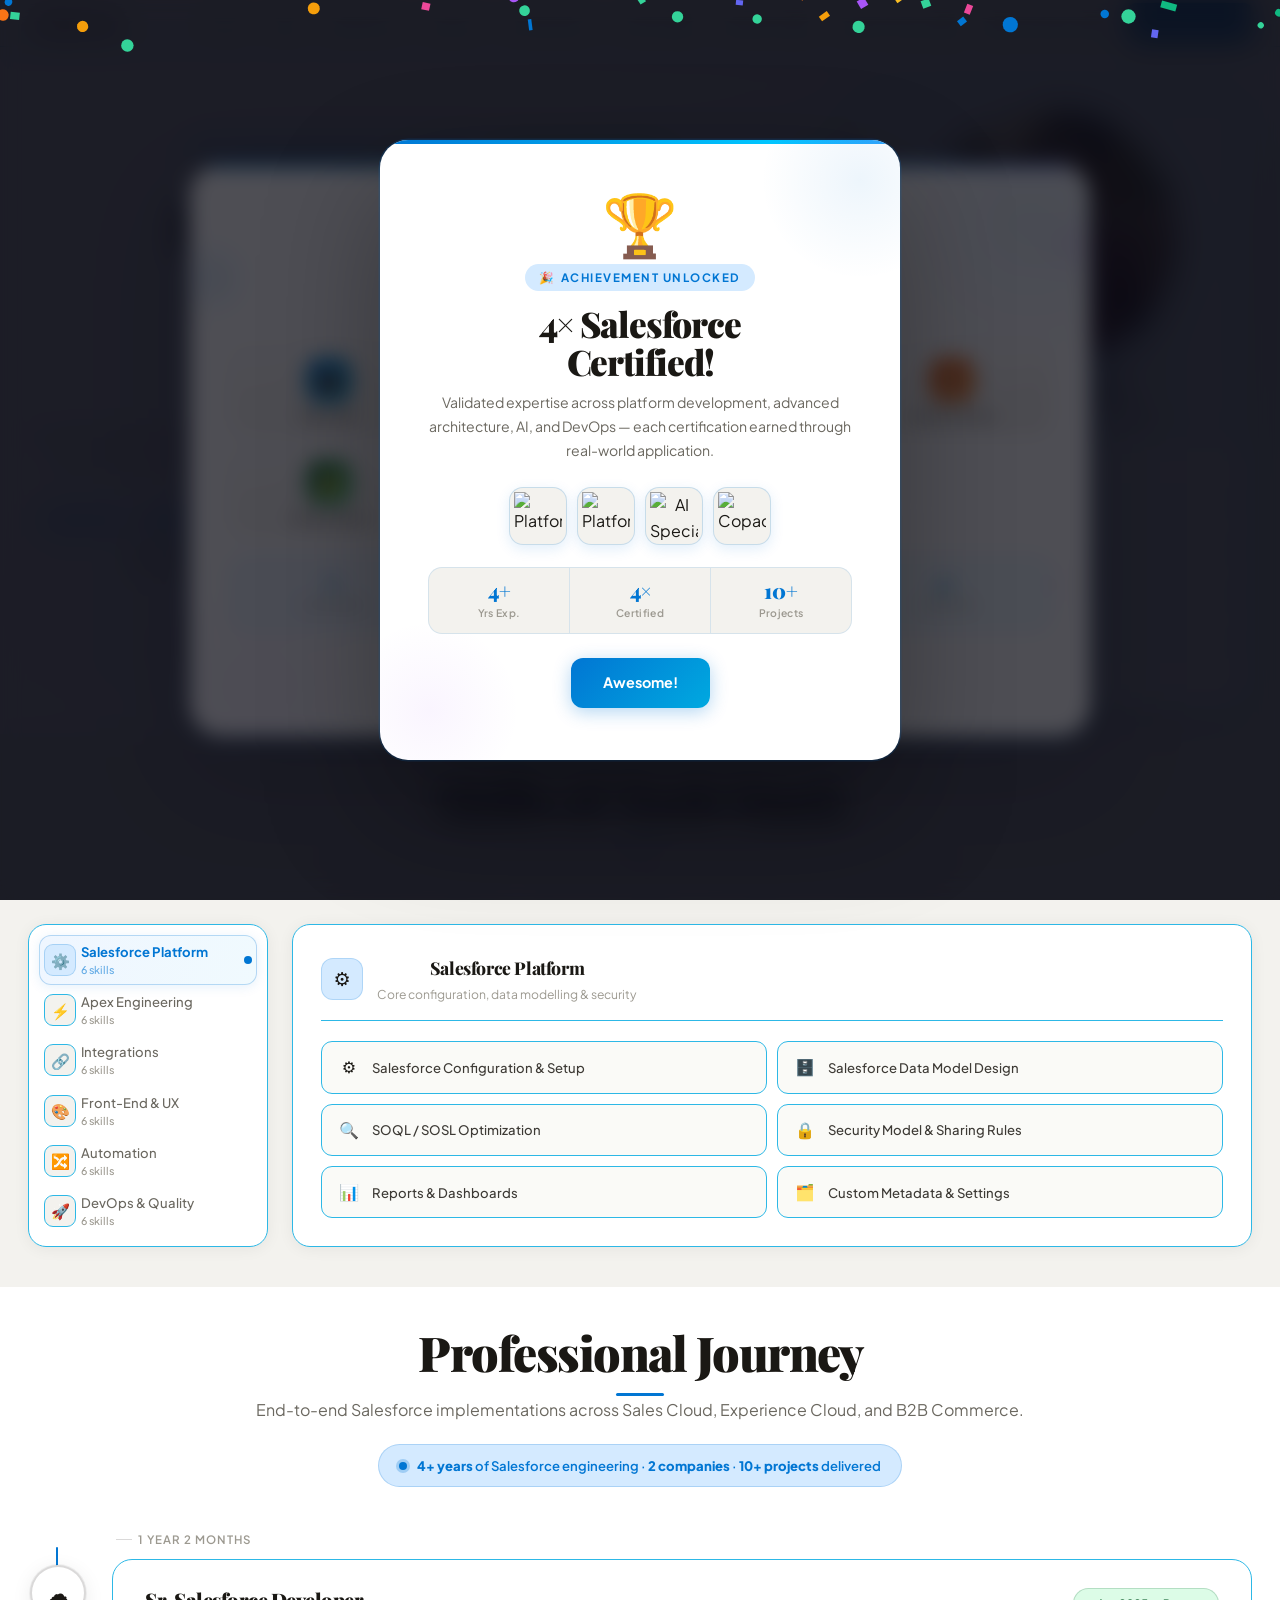
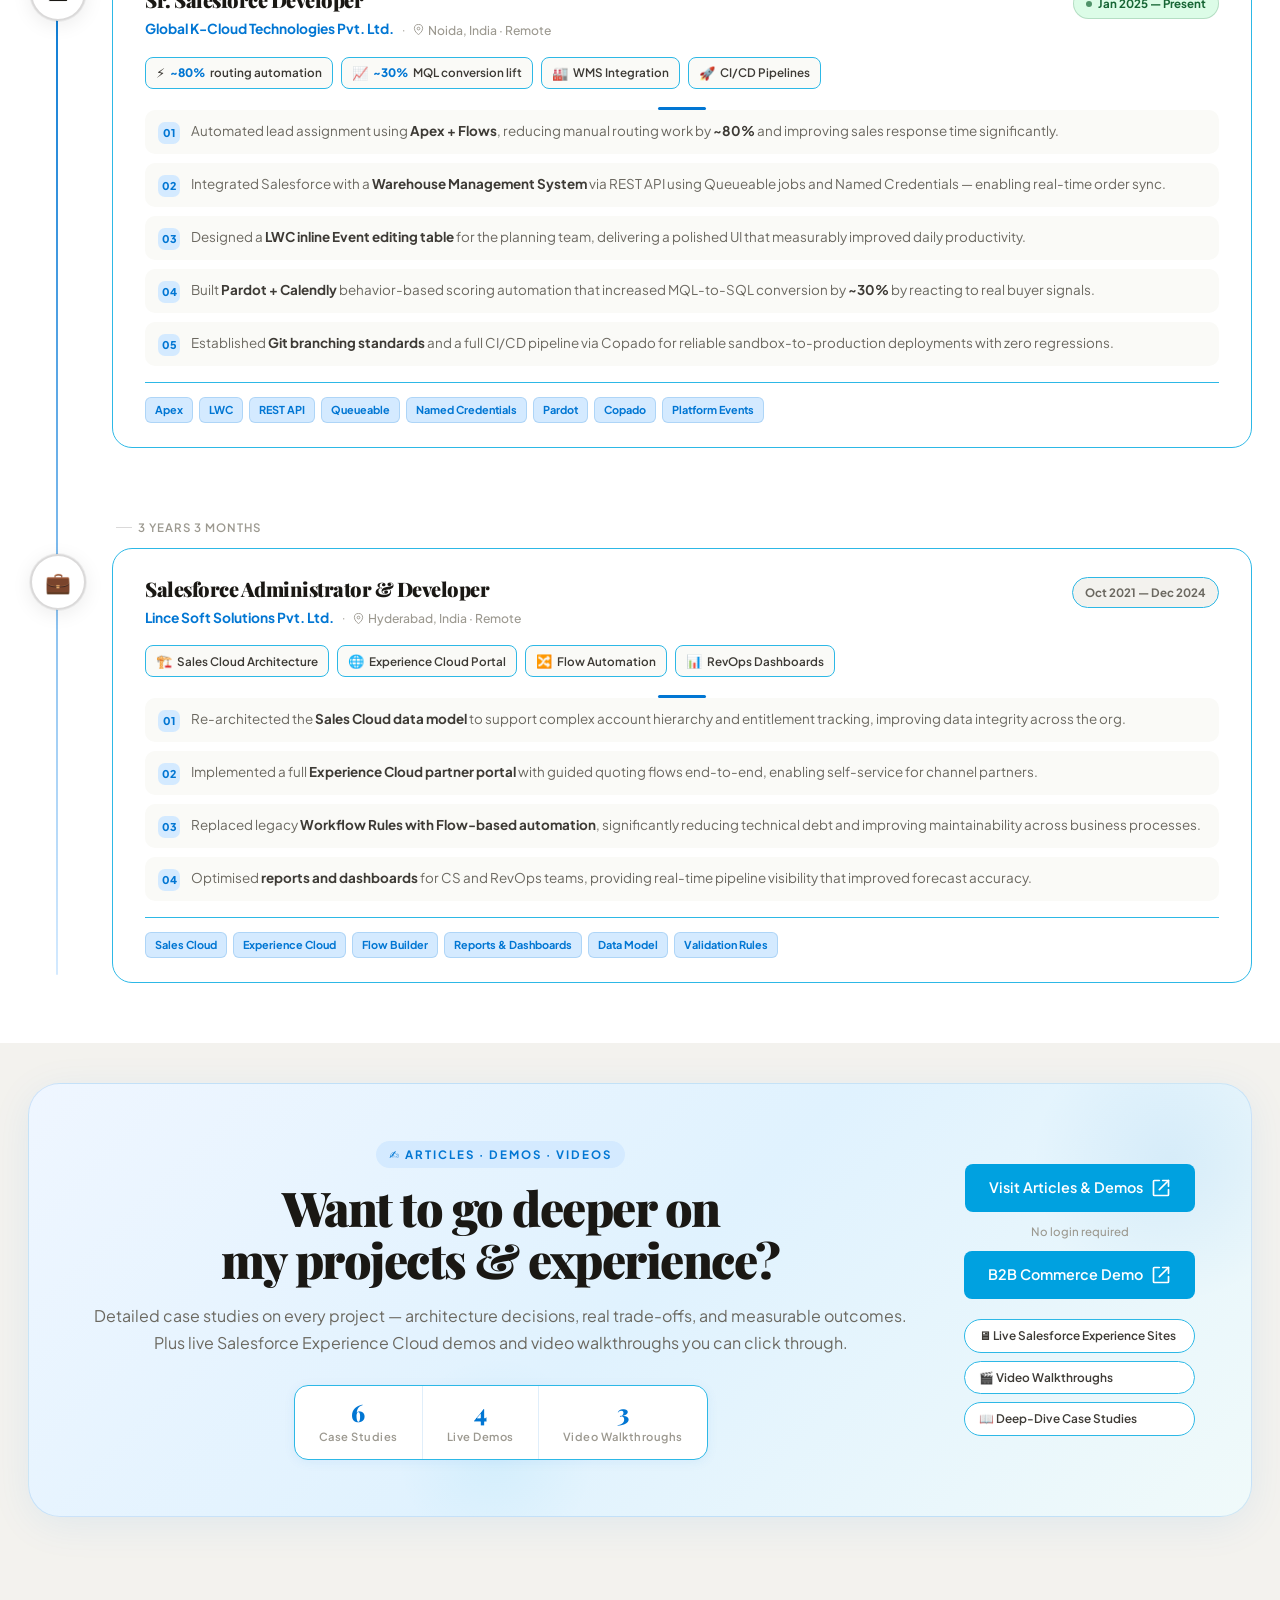
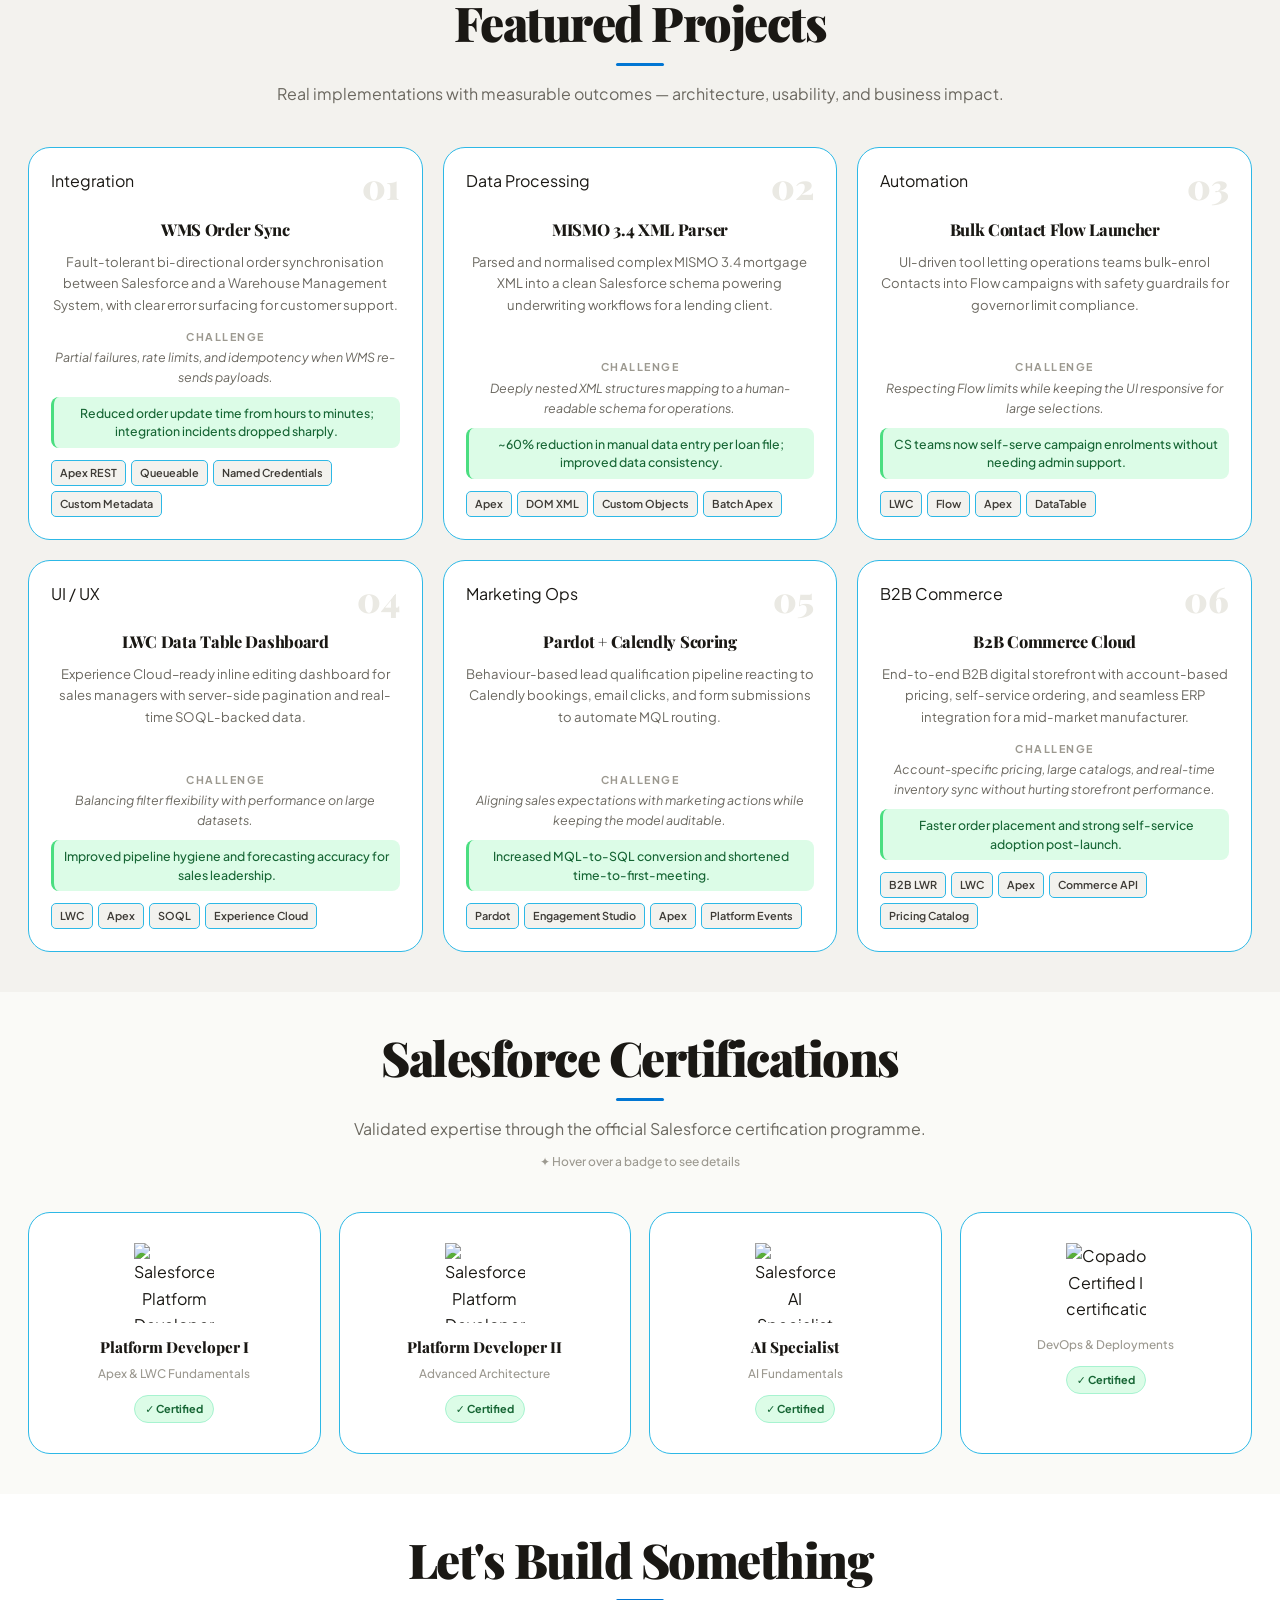
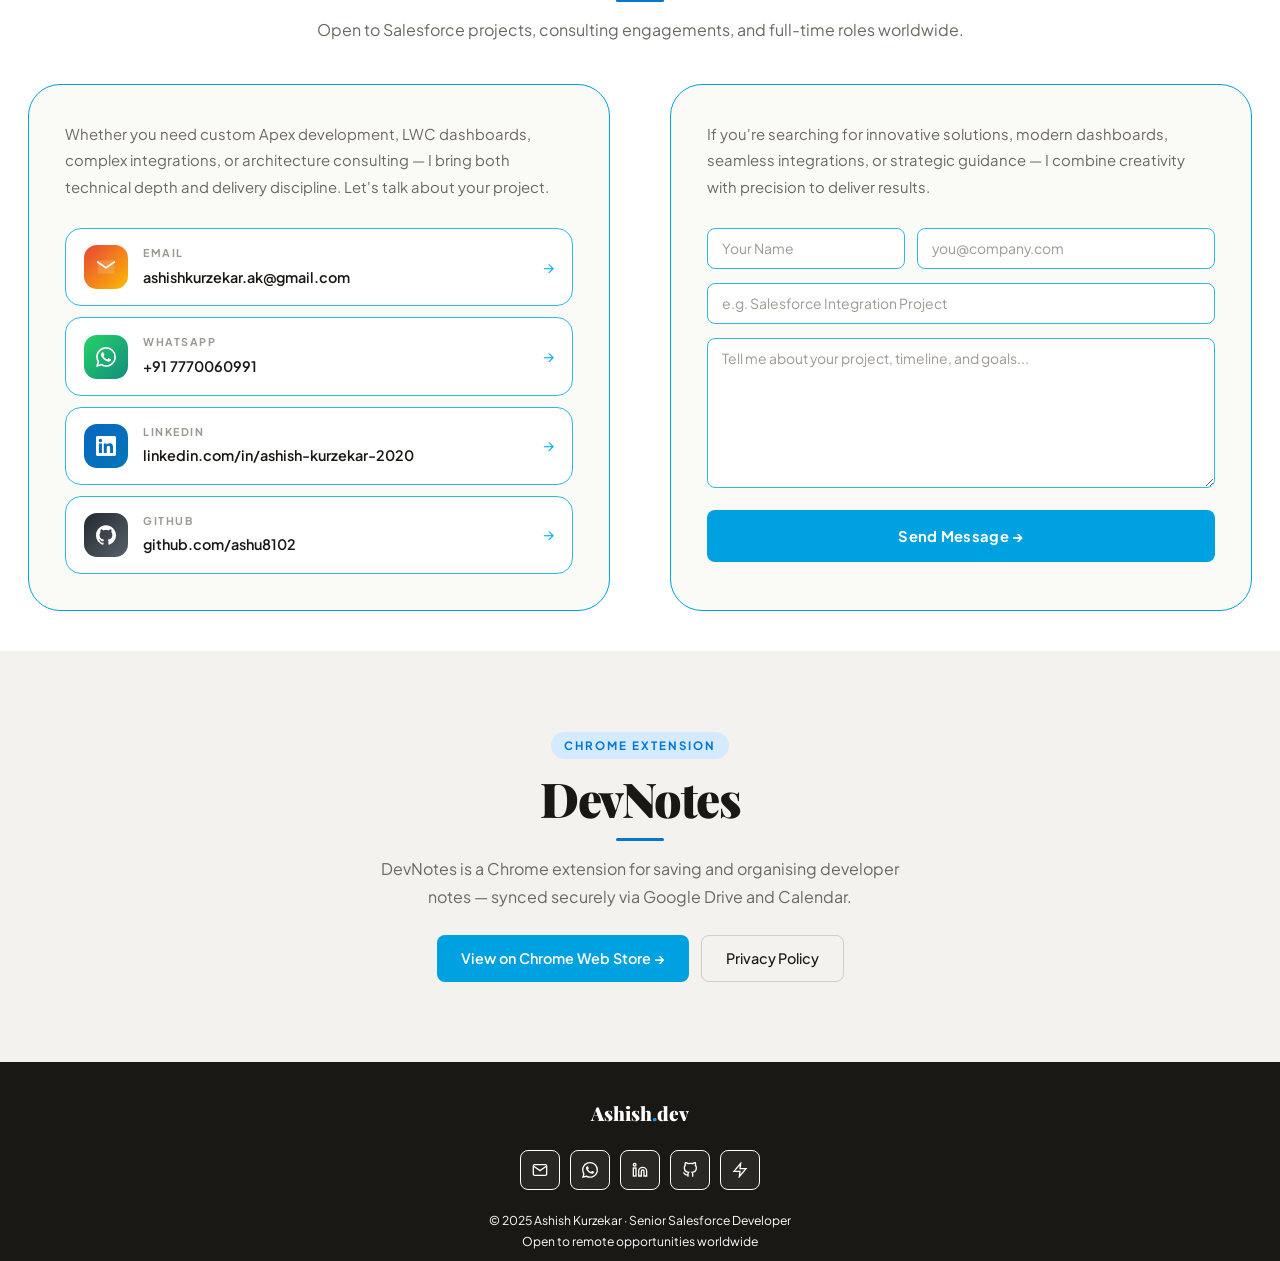
==== commit b4a4bde1: "2" ====
--- a/index.html
+++ b/index.html
@@ -1103,10 +1103,6 @@
     <div class="container">
       <div style="text-align:center; padding: 40px 20px;">
         <div class="section-label">Chrome Extension</div>
-        <h1 style="font-family:'Playfair Display',serif; font-size:2.5rem; 
-                 font-weight:900; color:var(--ink); margin-bottom:12px;">
-          DevNotes
-        </h1>
         <h2 class="section-heading">DevNotes</h2>
         <div class="divider divider-centered"></div>
         <p class="section-sub" style="margin-top:14px; max-width:520px; margin-left:auto; margin-right:auto;">
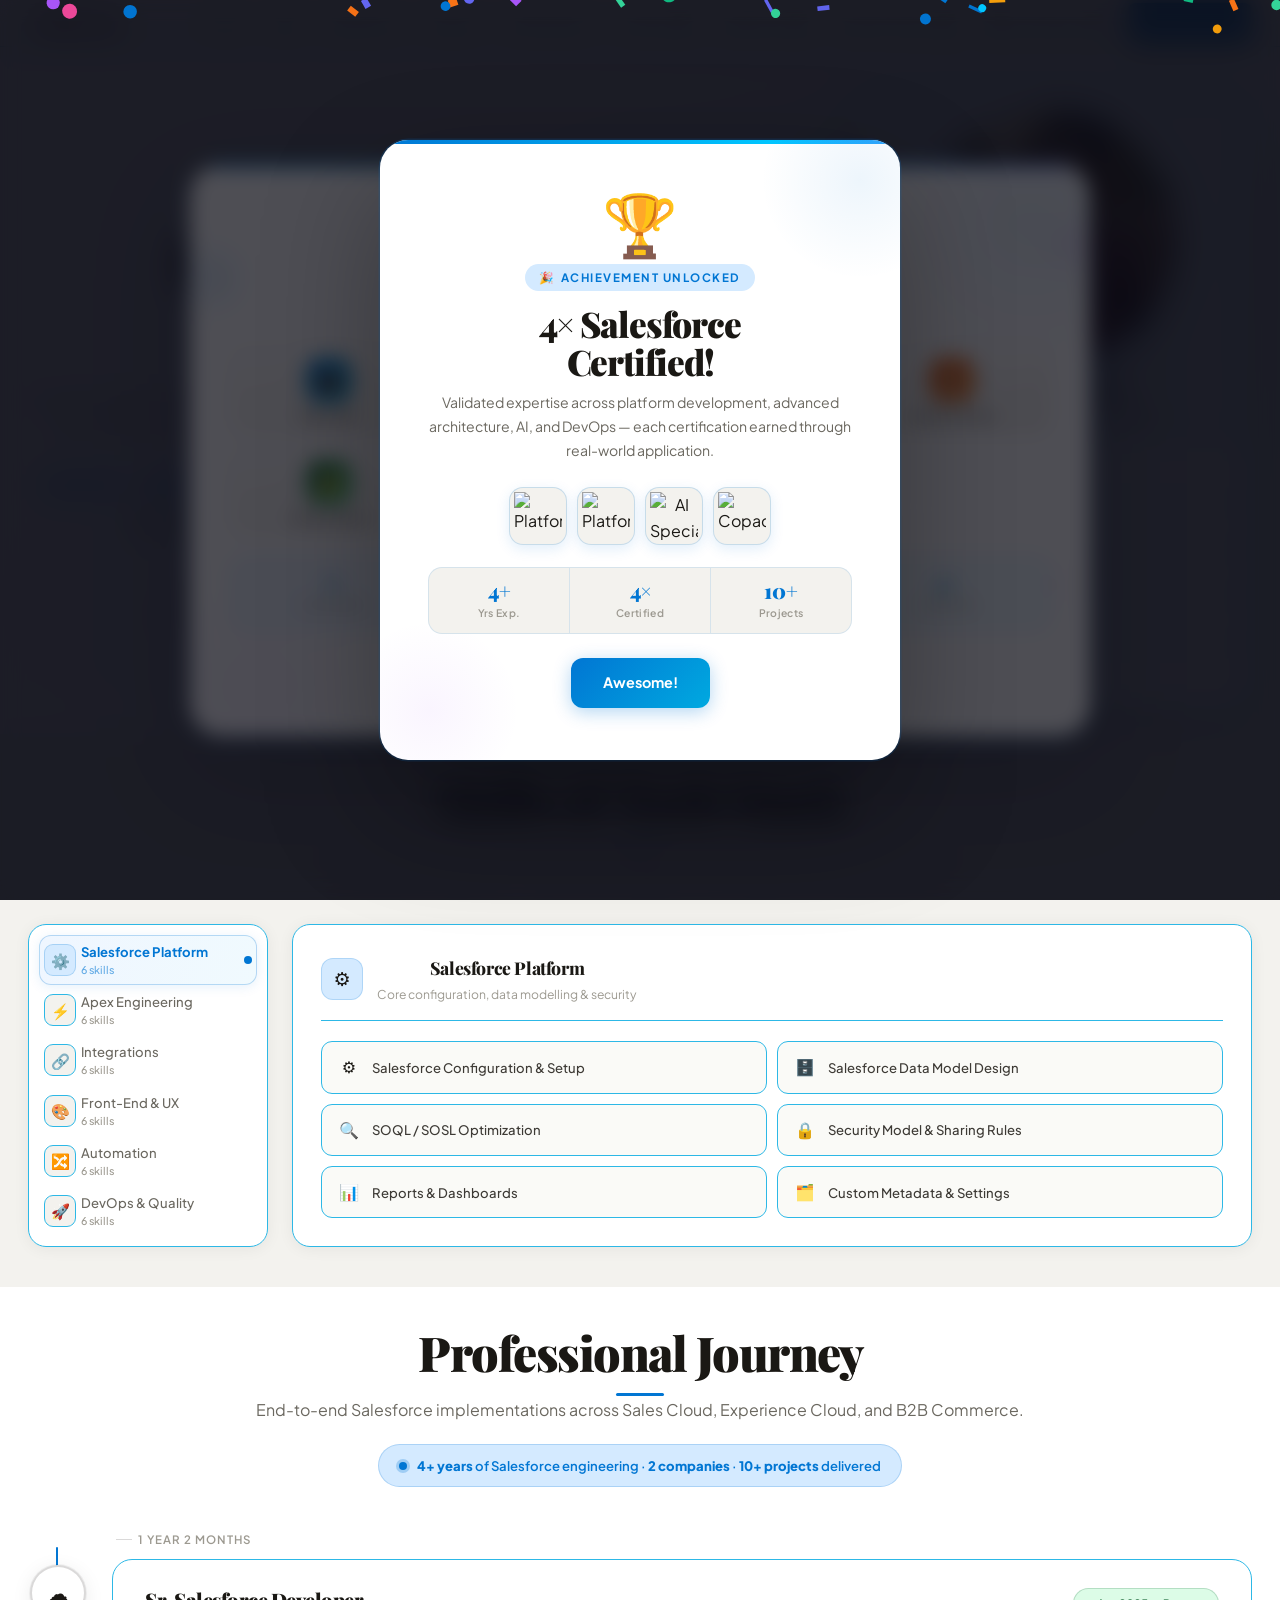
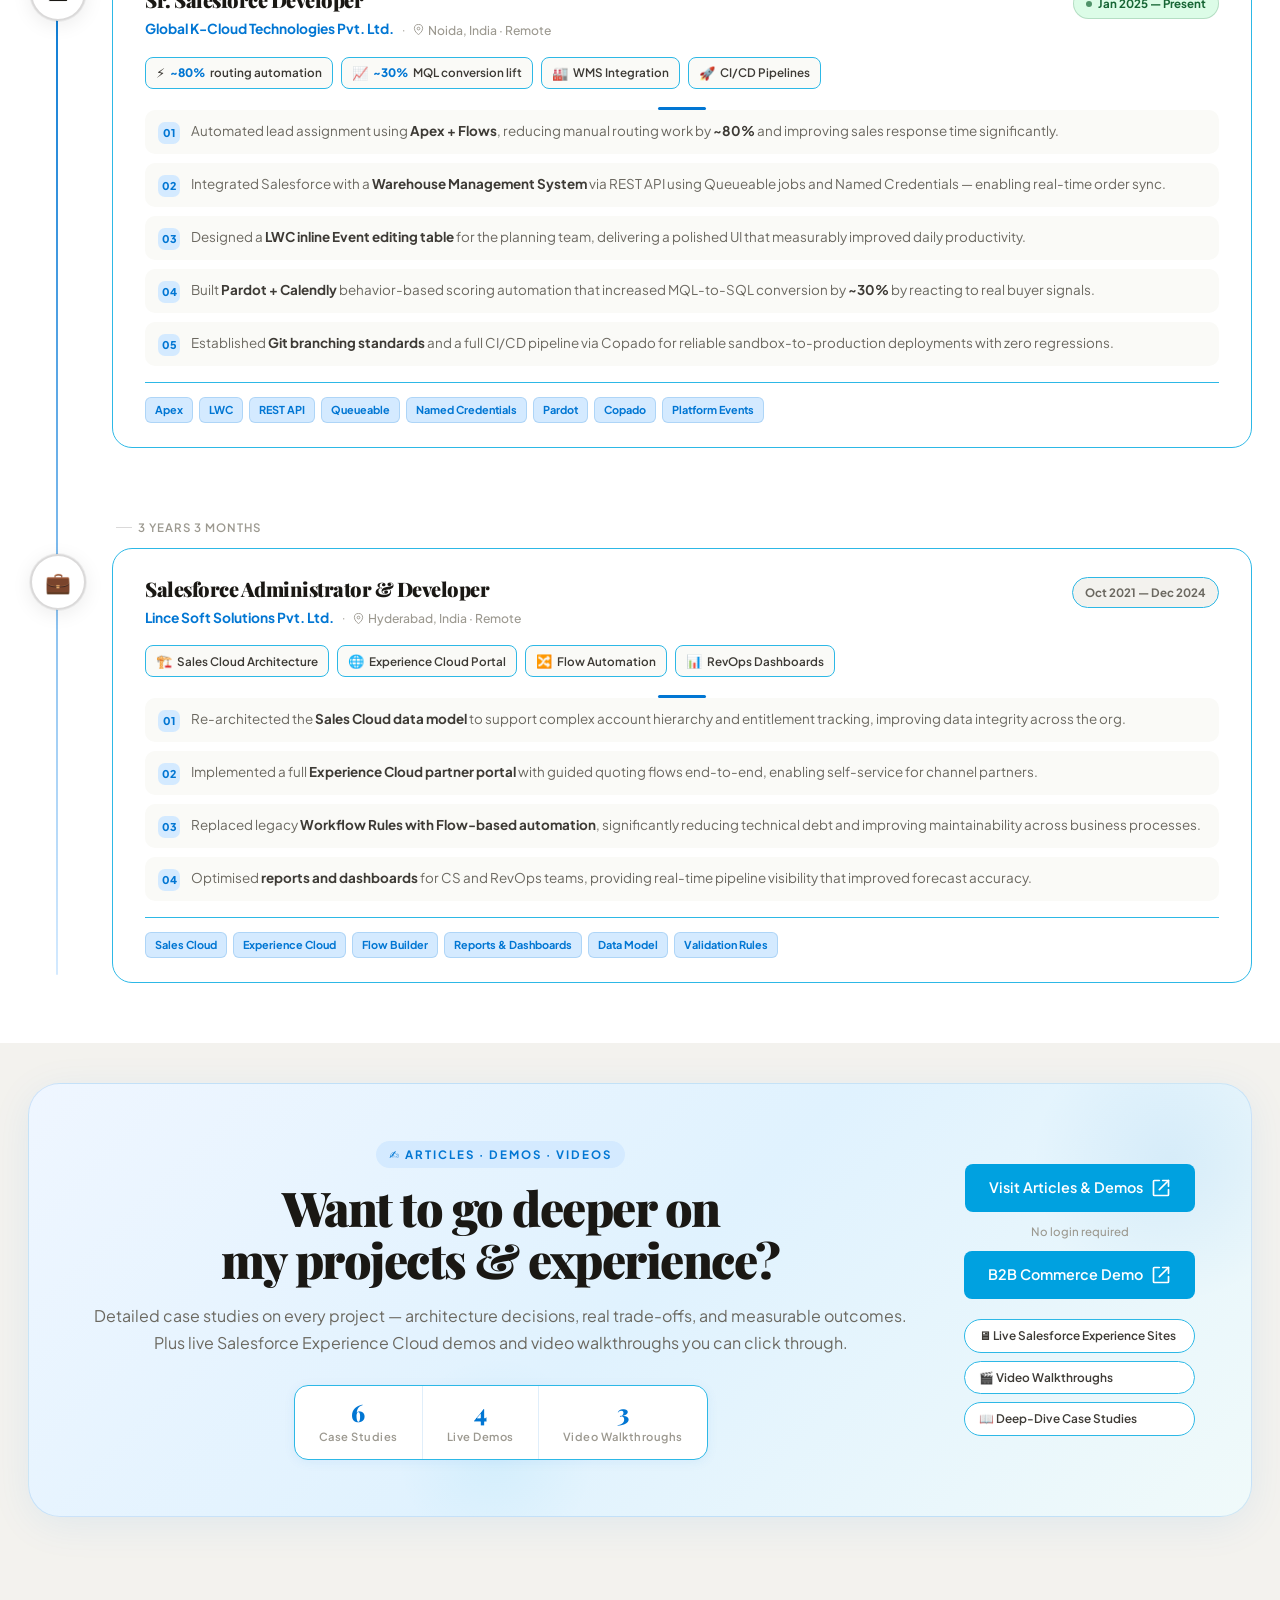
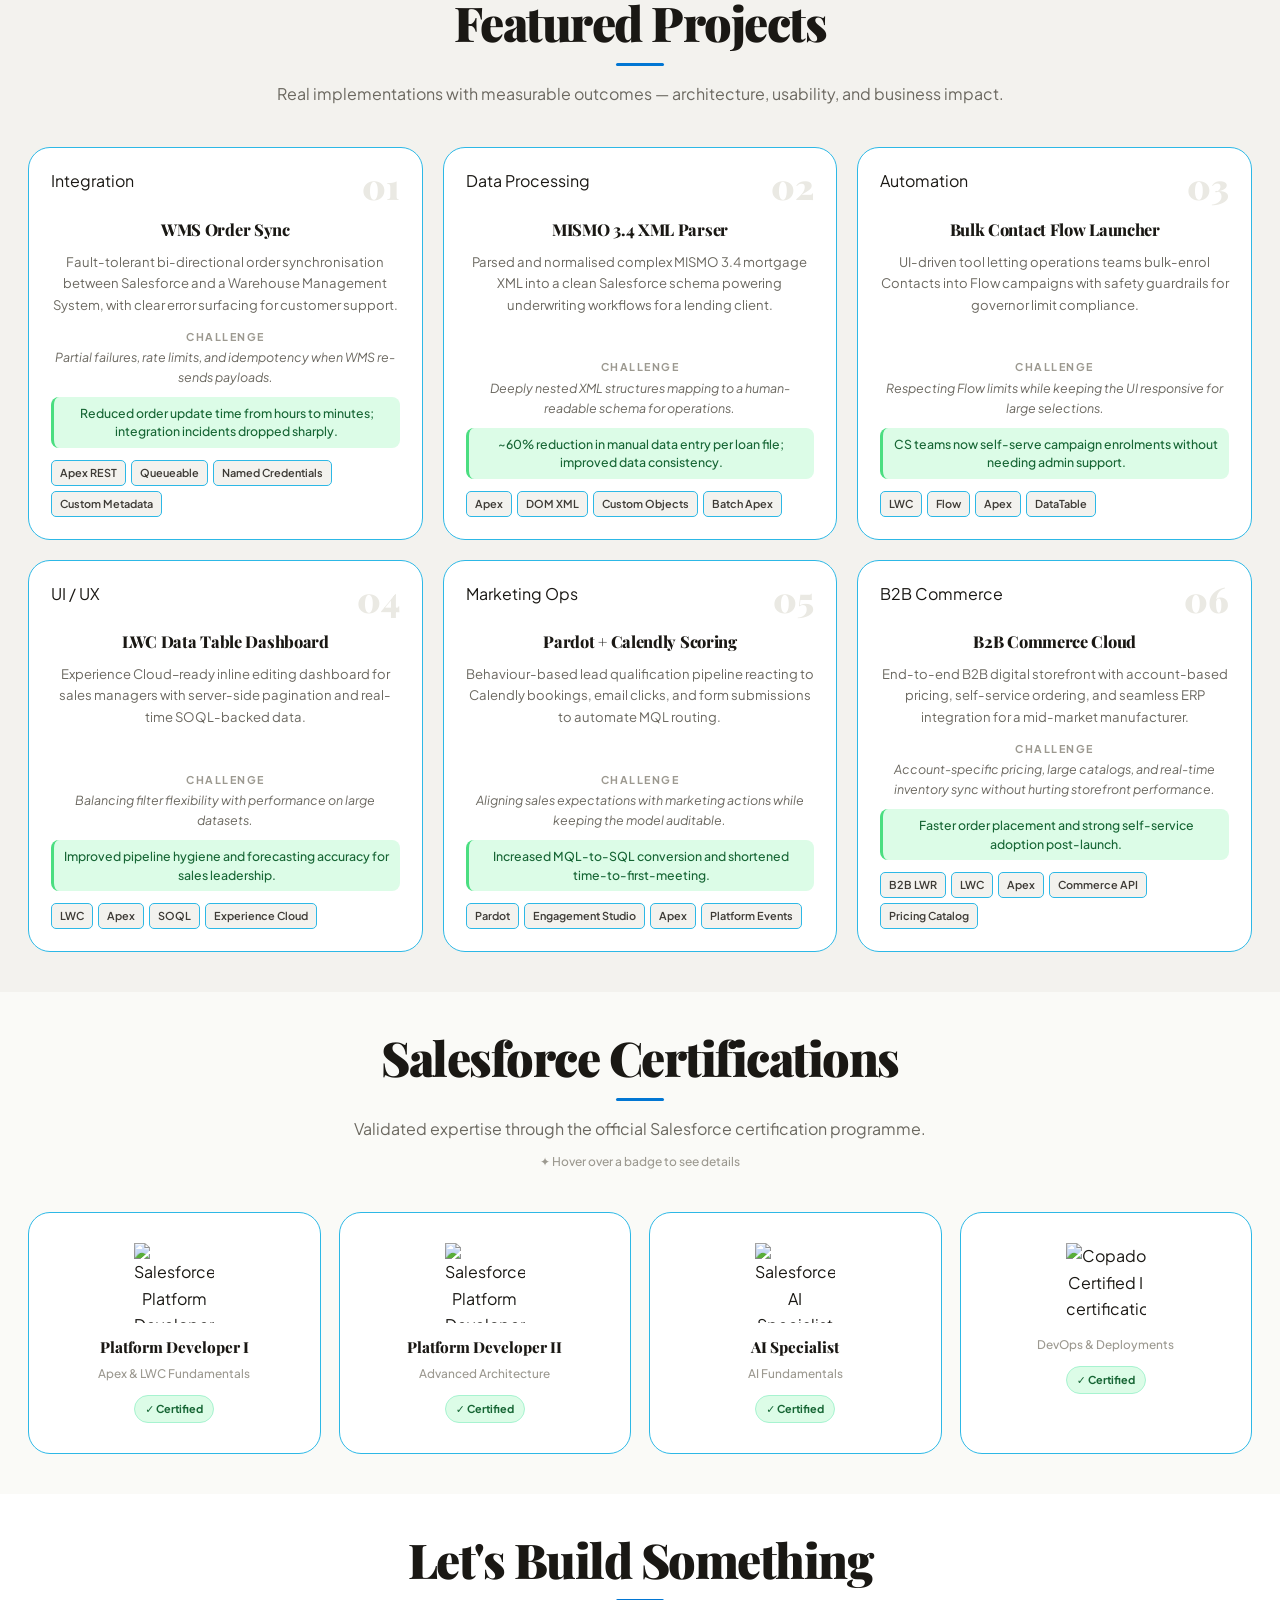
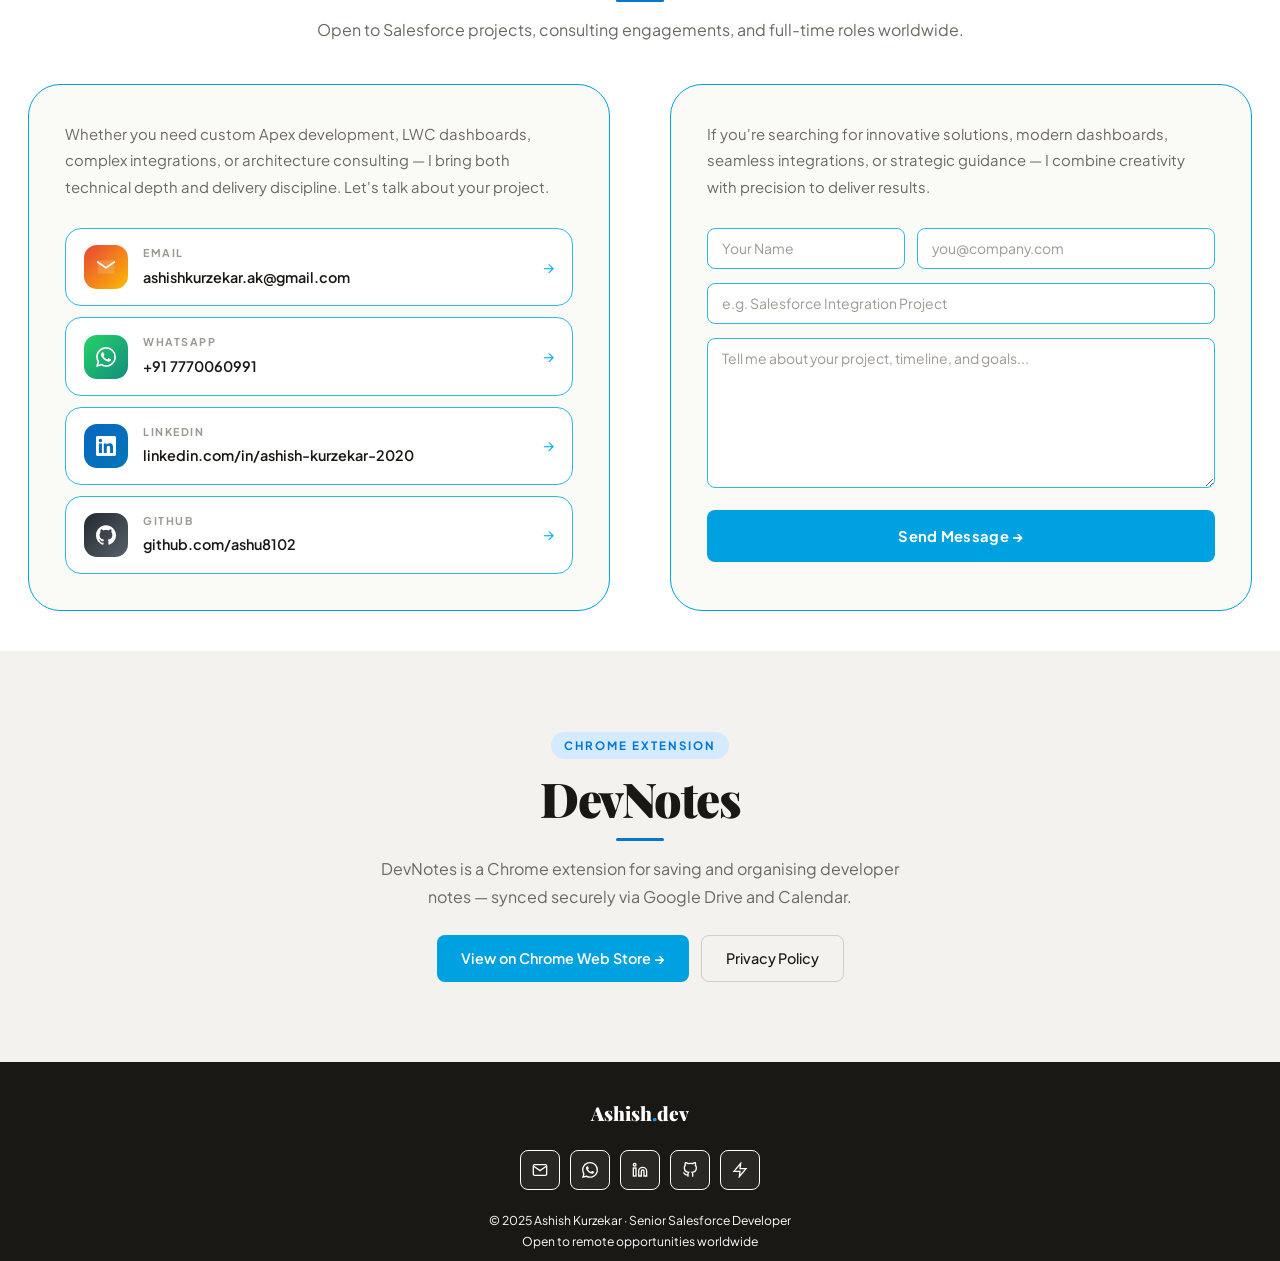
==== commit d669c0e1: "Refactor code structure for improved readability and maintainability" ====
--- a/index.html
+++ b/index.html
@@ -1184,10 +1184,27 @@
       }
     };
   </script>
+  <script type='text/javascript'>
+    function initEmbeddedMessaging() {
+      try {
+        embeddedservice_bootstrap.settings.language = 'en_US'; // For example, enter 'en' or 'en-US'
+
+        embeddedservice_bootstrap.init(
+          '00DgL00000GD3YL',
+          'ashishkurzekar_onlinechannel',
+          'https://ashishkurzekar-dev-ed.develop.my.site.com/ESWashishkurzekaronlinec1777691594599',
+          {
+            scrt2URL: 'https://ashishkurzekar-dev-ed.develop.my.salesforce-scrt.com'
+          }
+        );
+      } catch (err) {
+        console.error('Error loading Embedded Messaging: ', err);
+      }
+    };
+  </script>
   <script type='text/javascript'
-    src='https://ashishkurzekar-dev-ed.develop.my.site.com/ESWAshaWebChatsChannel1765013869936/assets/js/bootstrap.min.js'
-    onload='initEmbeddedMessaging()'>
-    </script>
+    src='https://ashishkurzekar-dev-ed.develop.my.site.com/ESWashishkurzekaronlinec1777691594599/assets/js/bootstrap.min.js'
+    onload='initEmbeddedMessaging()'></script>
   <script src="tracker.js" defer></script>
 </body>
 
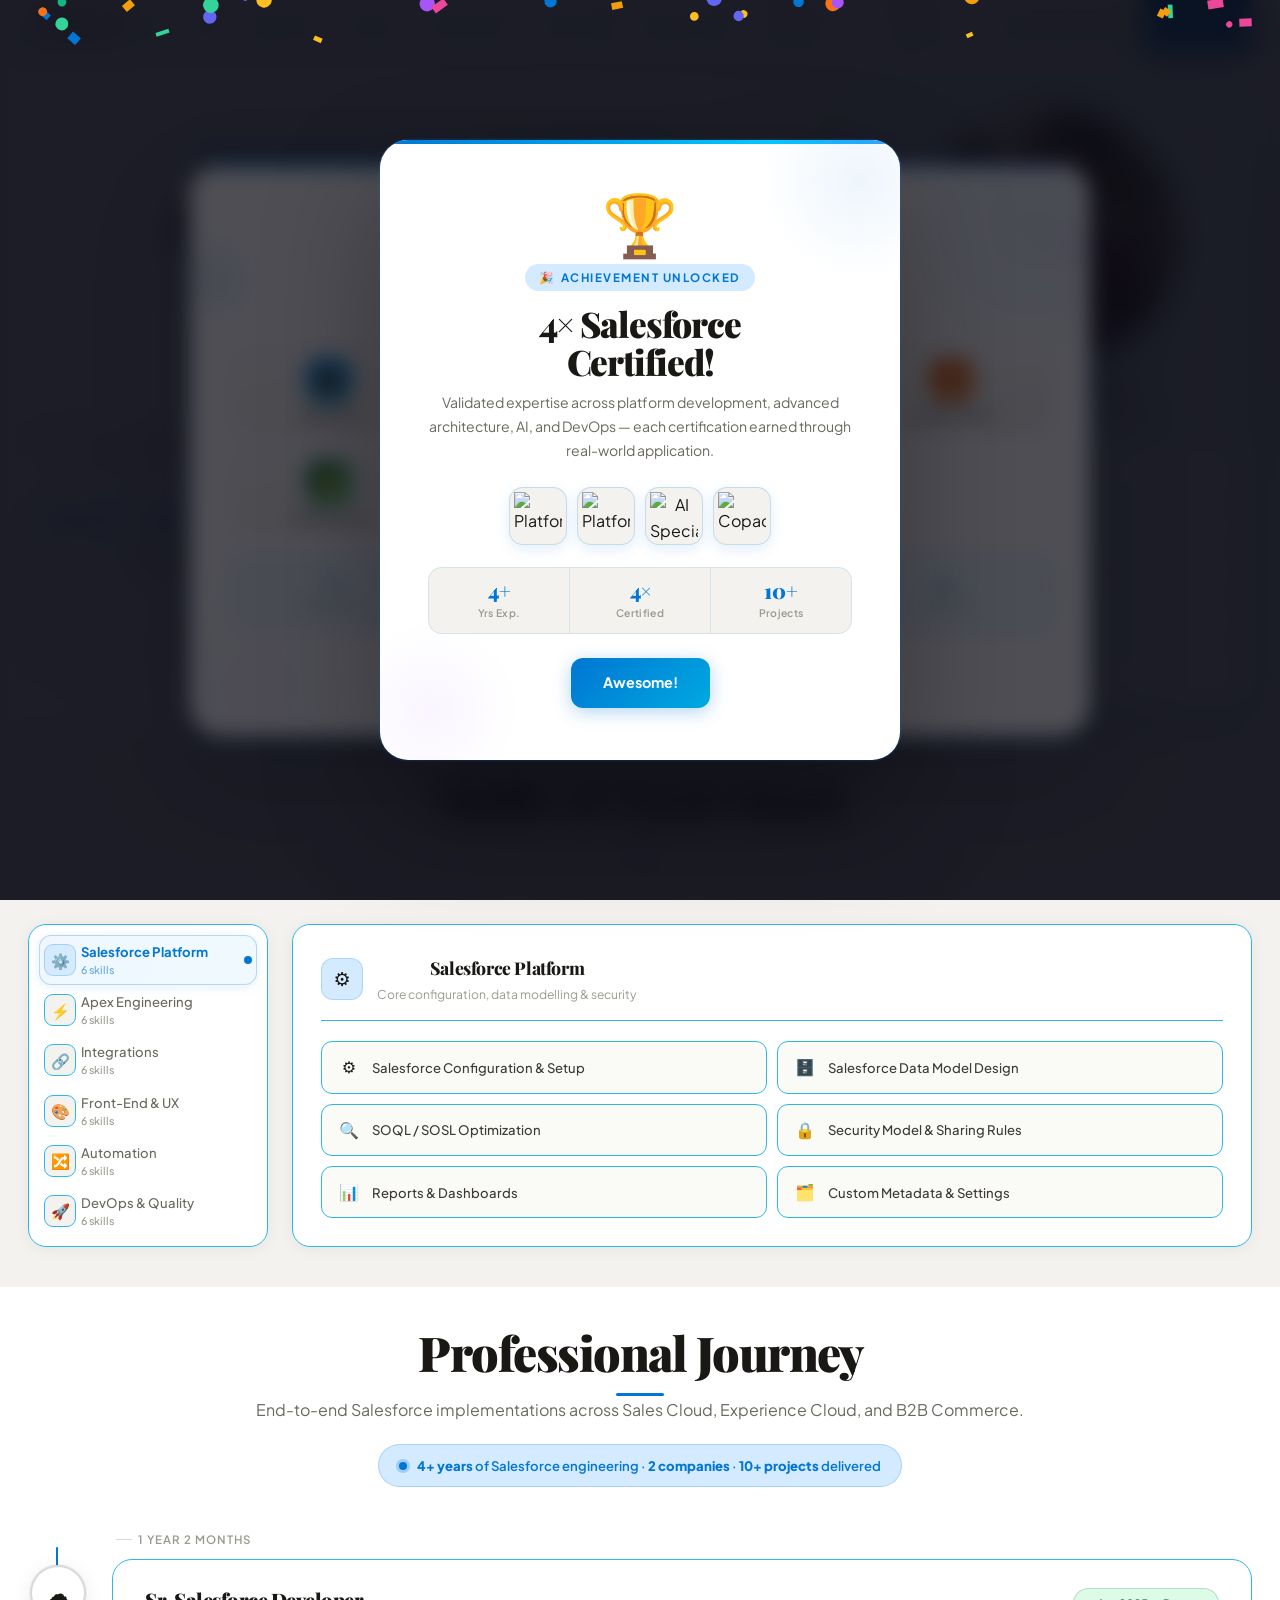
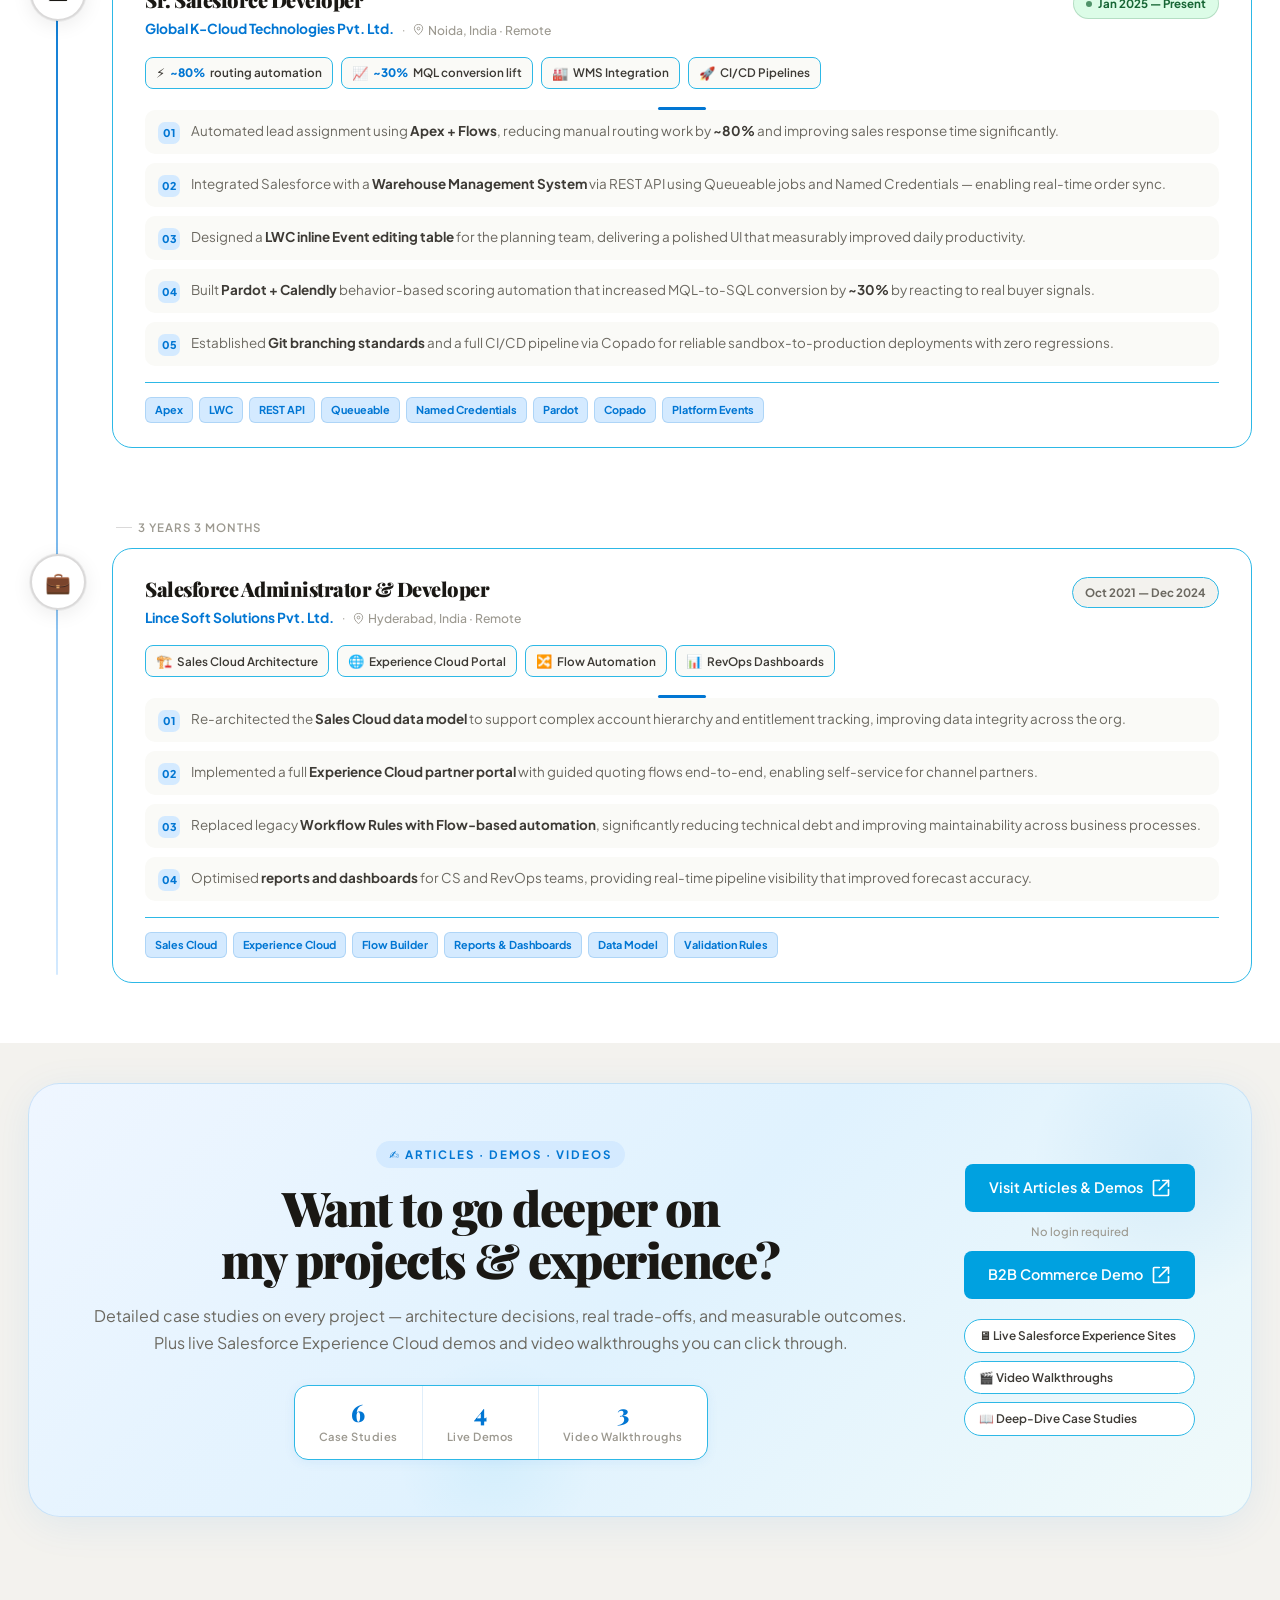
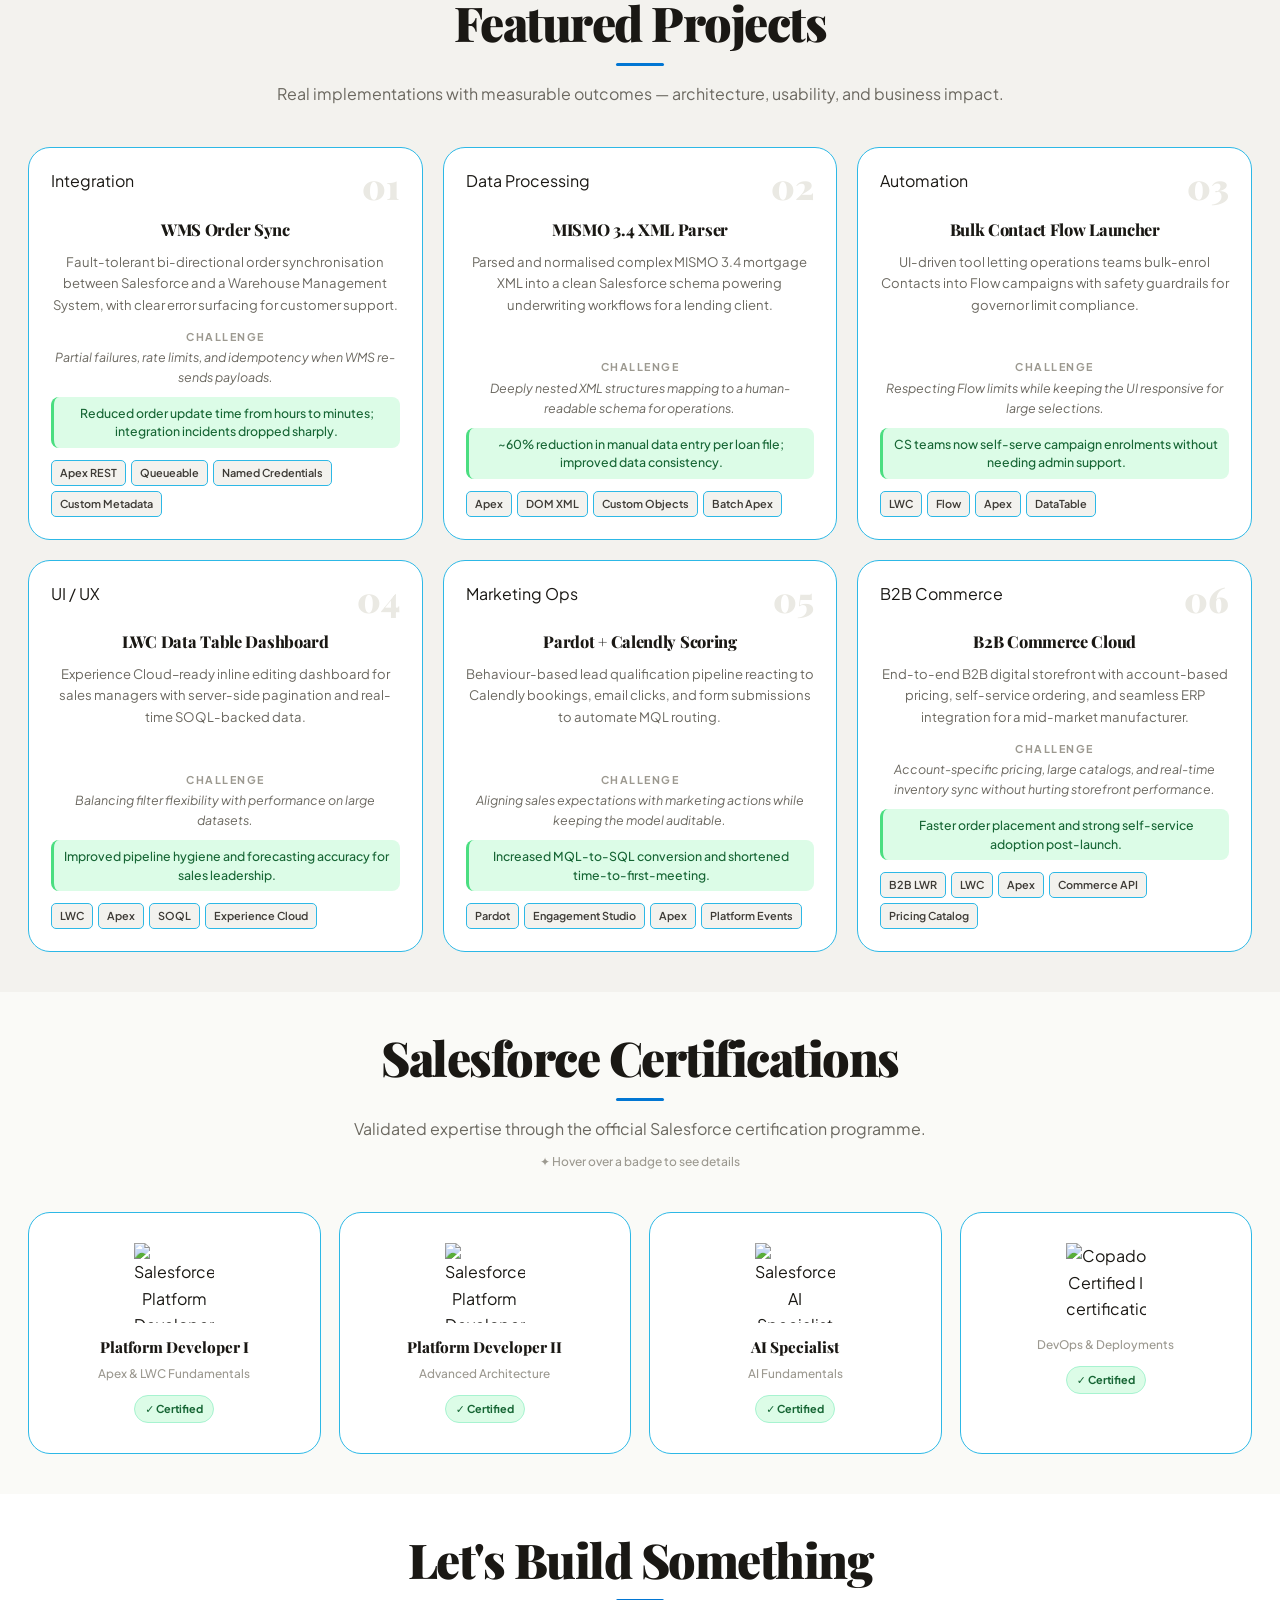
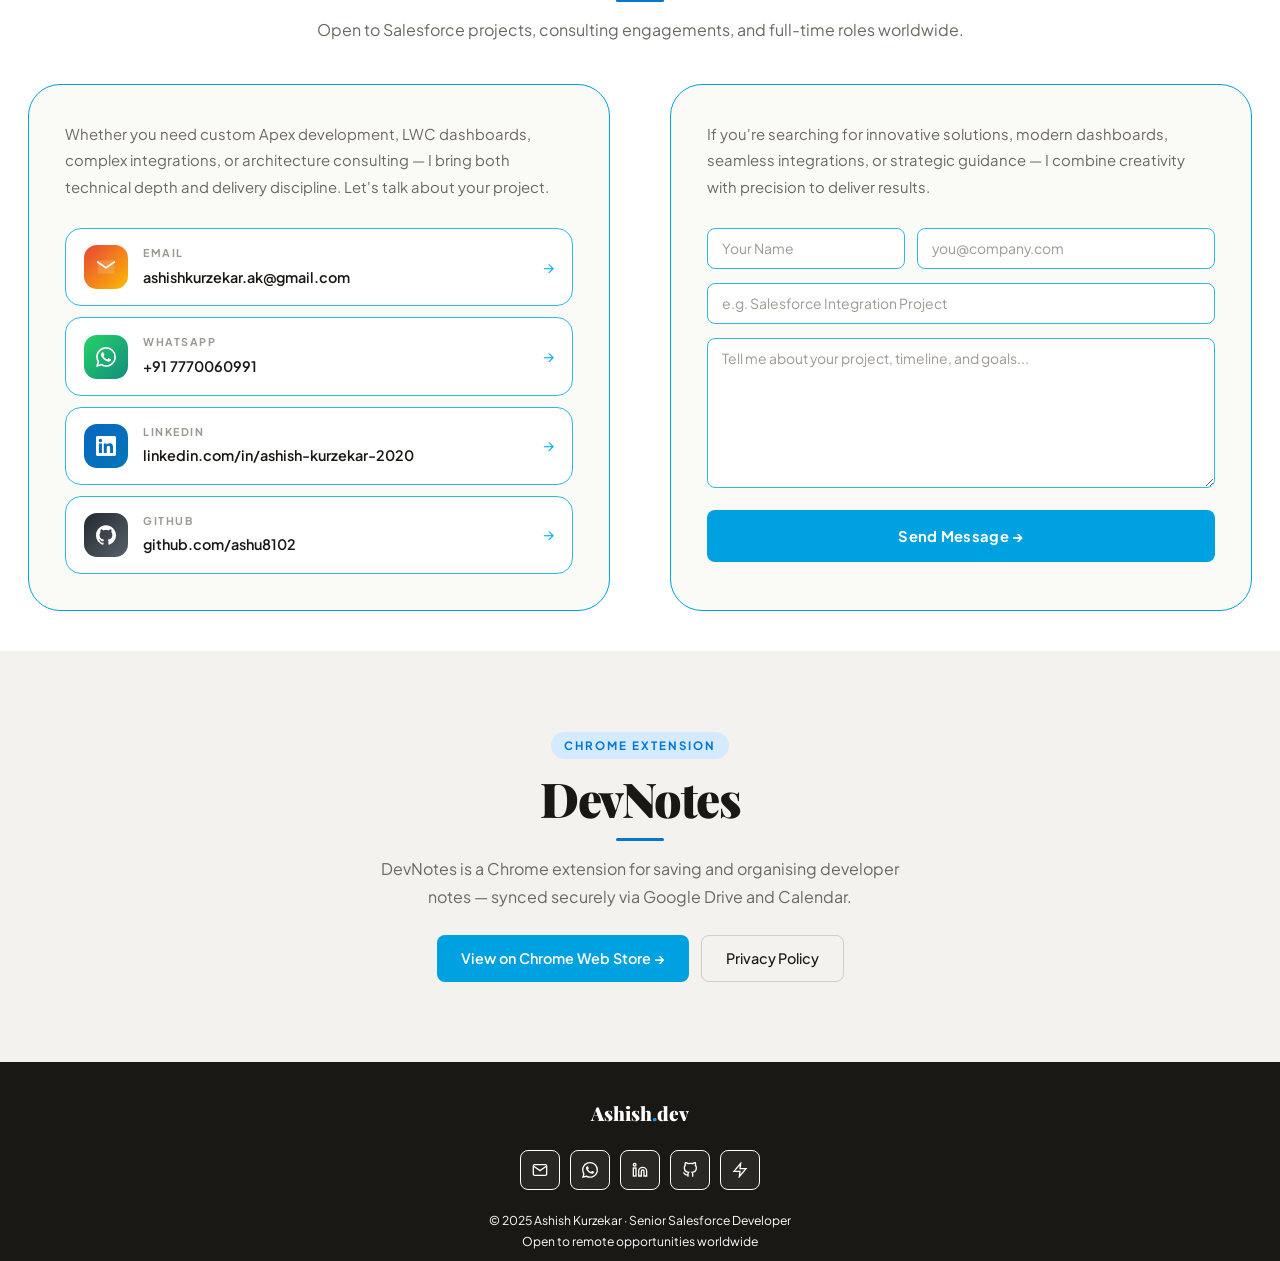
==== commit 2ac8c424: "feat: initialize git repository and add core project structure and assets" ====
--- a/index.html
+++ b/index.html
@@ -229,6 +229,14 @@
             <path d="M21 14v6a1 1 0 0 1-1 1H4a1 1 0 0 1-1-1V4a1 1 0 0 1 1-1h6"></path>
           </svg>
         </a>
+        <a href="./BreakTheMyth/index.html" role="menuitem" target="_blank" class="redirect-icon">BreakTheMyth
+          <svg viewBox="0 0 24 24" fill="none" stroke="currentColor" stroke-width="2" stroke-linecap="round"
+            stroke-linejoin="round" width="20" height="20">
+            <path d="M14 3h7v7"></path>
+            <path d="M10 14L21 3"></path>
+            <path d="M21 14v6a1 1 0 0 1-1 1H4a1 1 0 0 1-1-1V4a1 1 0 0 1 1-1h6"></path>
+          </svg>
+        </a>
         <a href="#contactForm" class="nav-cta" role="menuitem">Get in Touch</a>
       </div>
       <button class="hamburger" id="hamburger" aria-label="Toggle menu" aria-expanded="false" aria-controls="navLinks">
